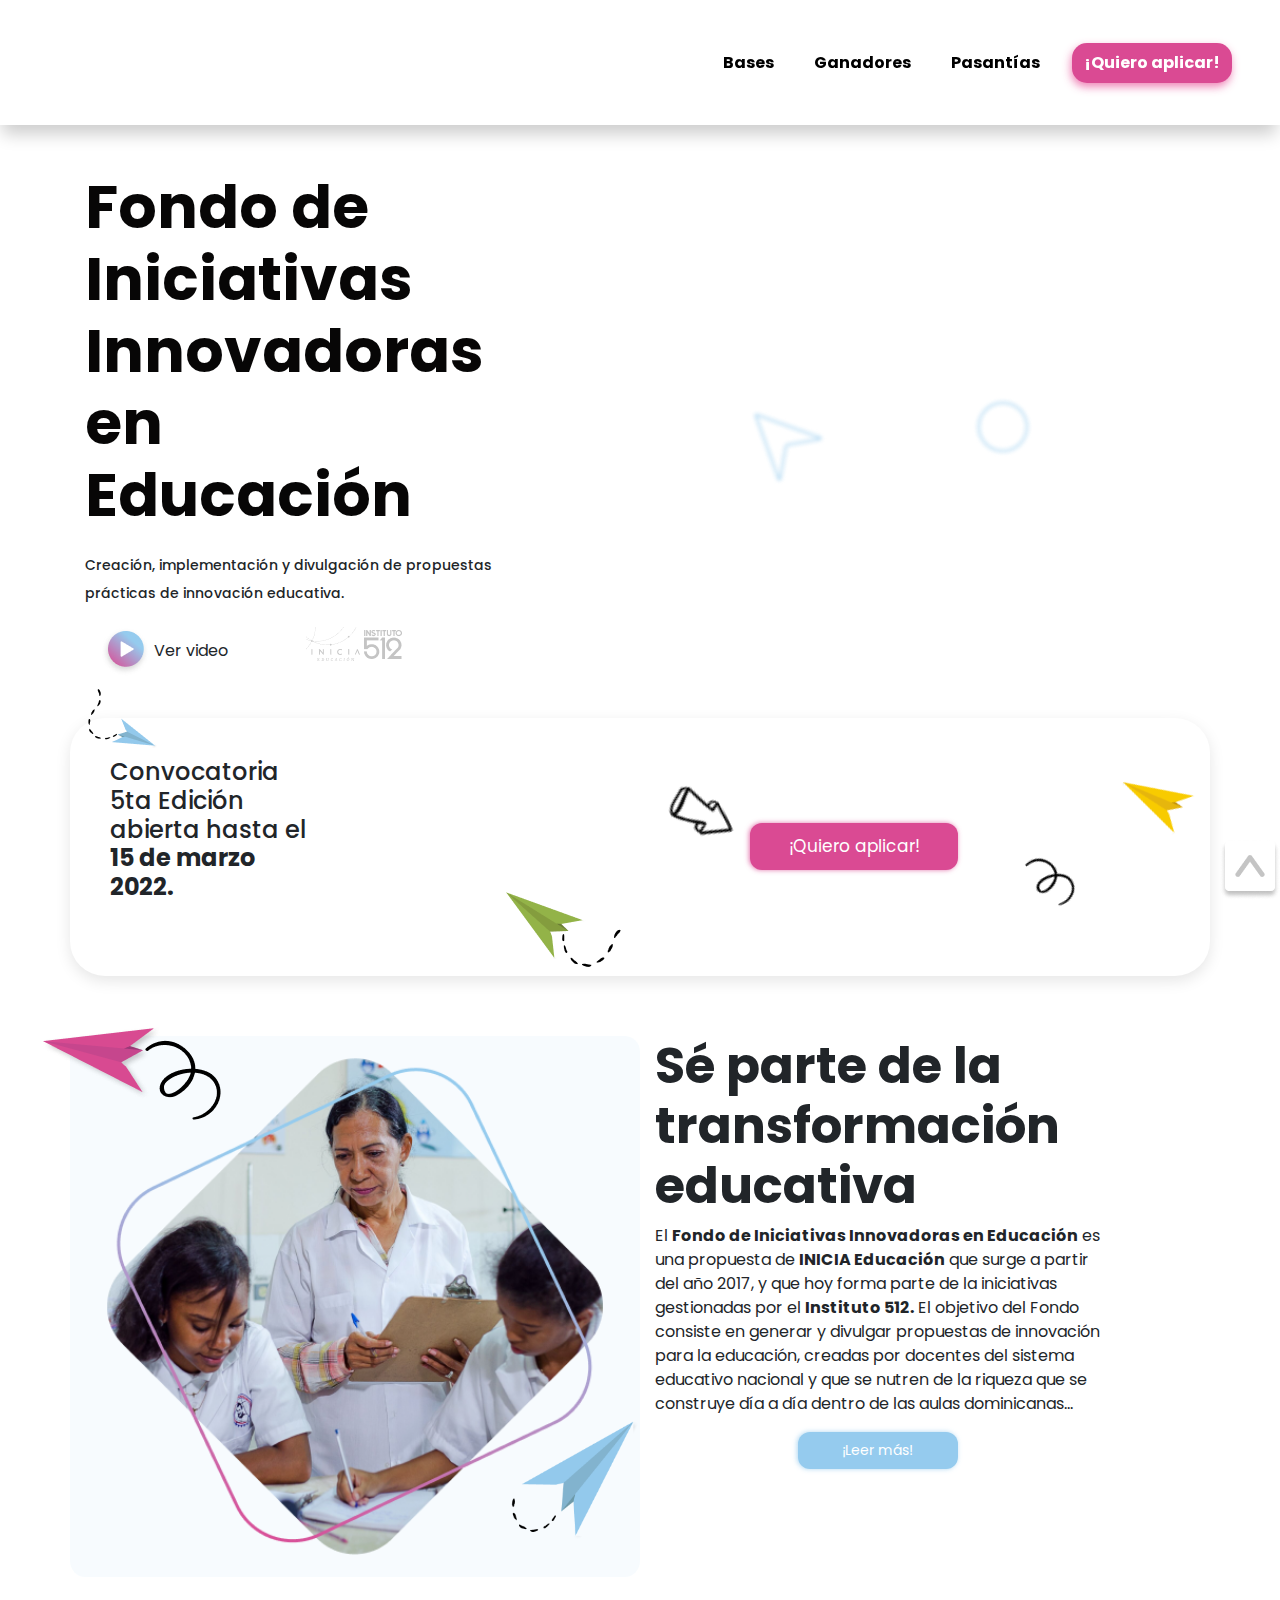
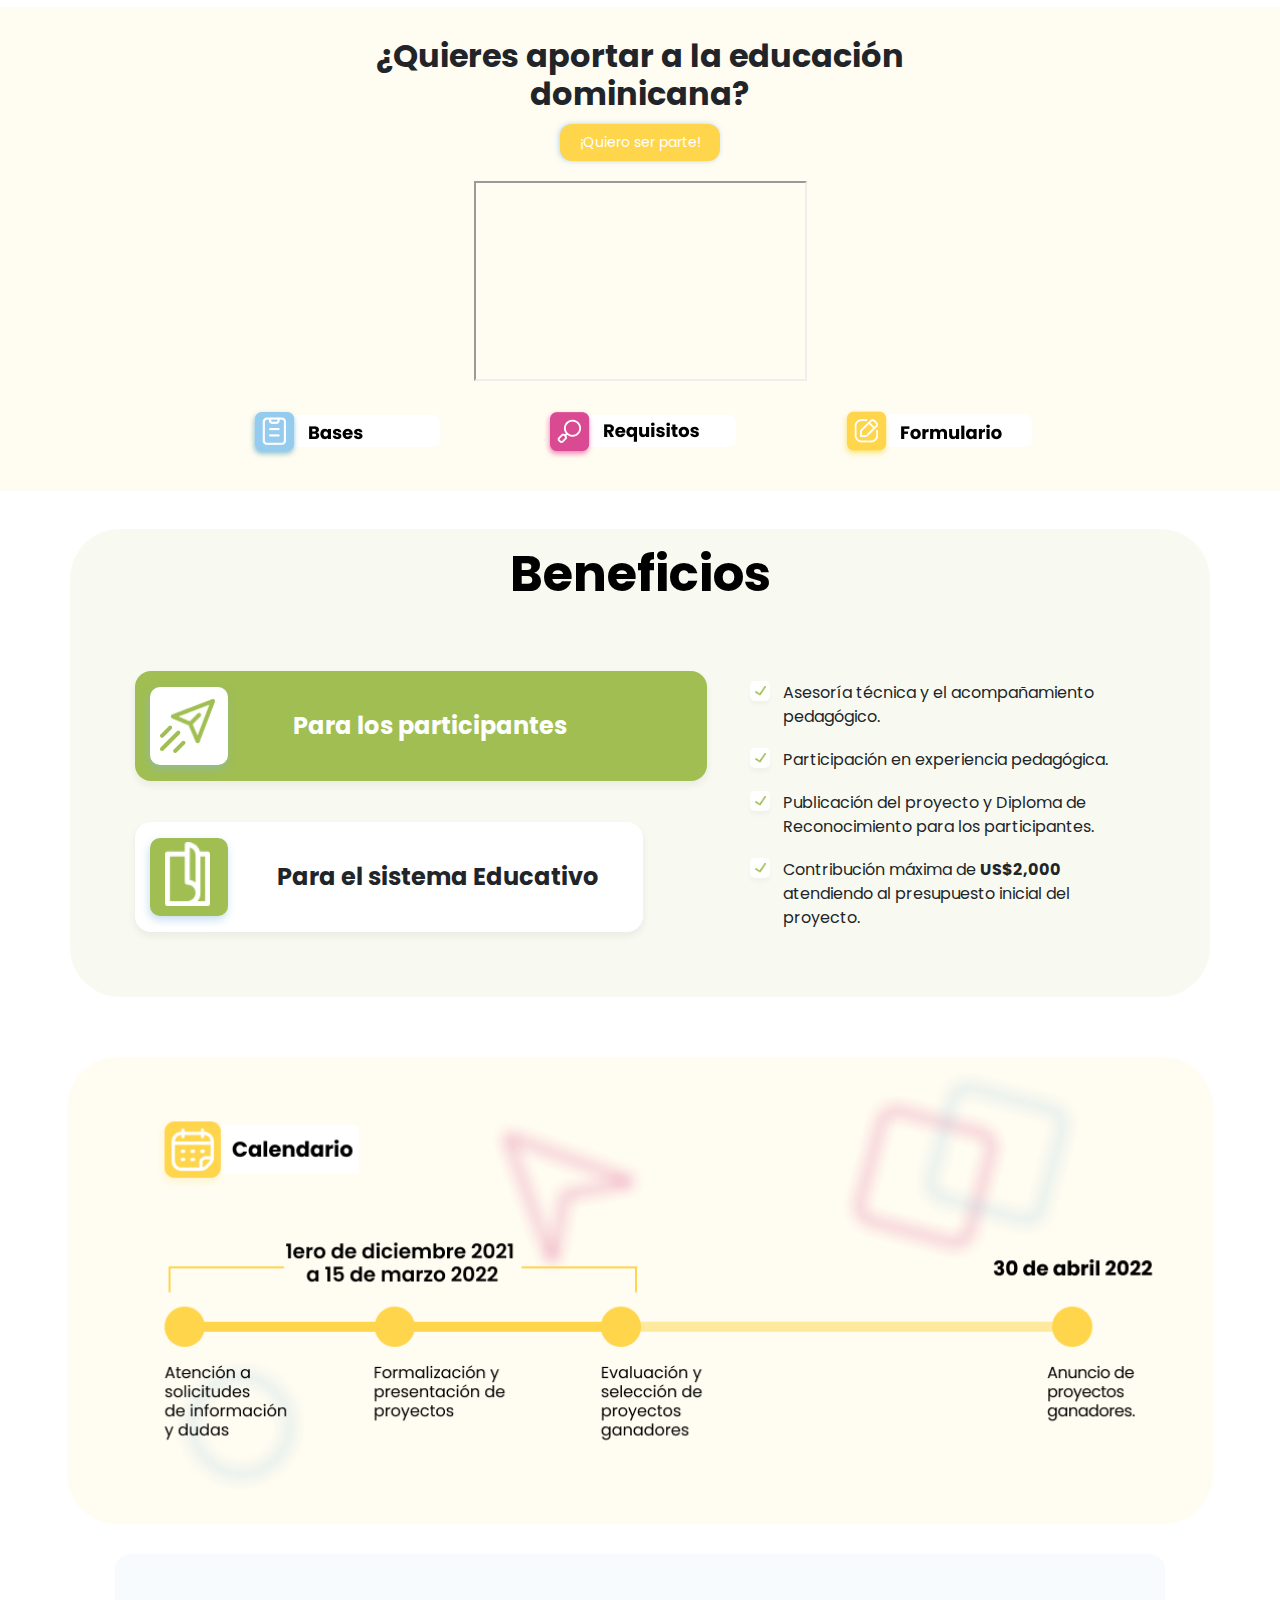
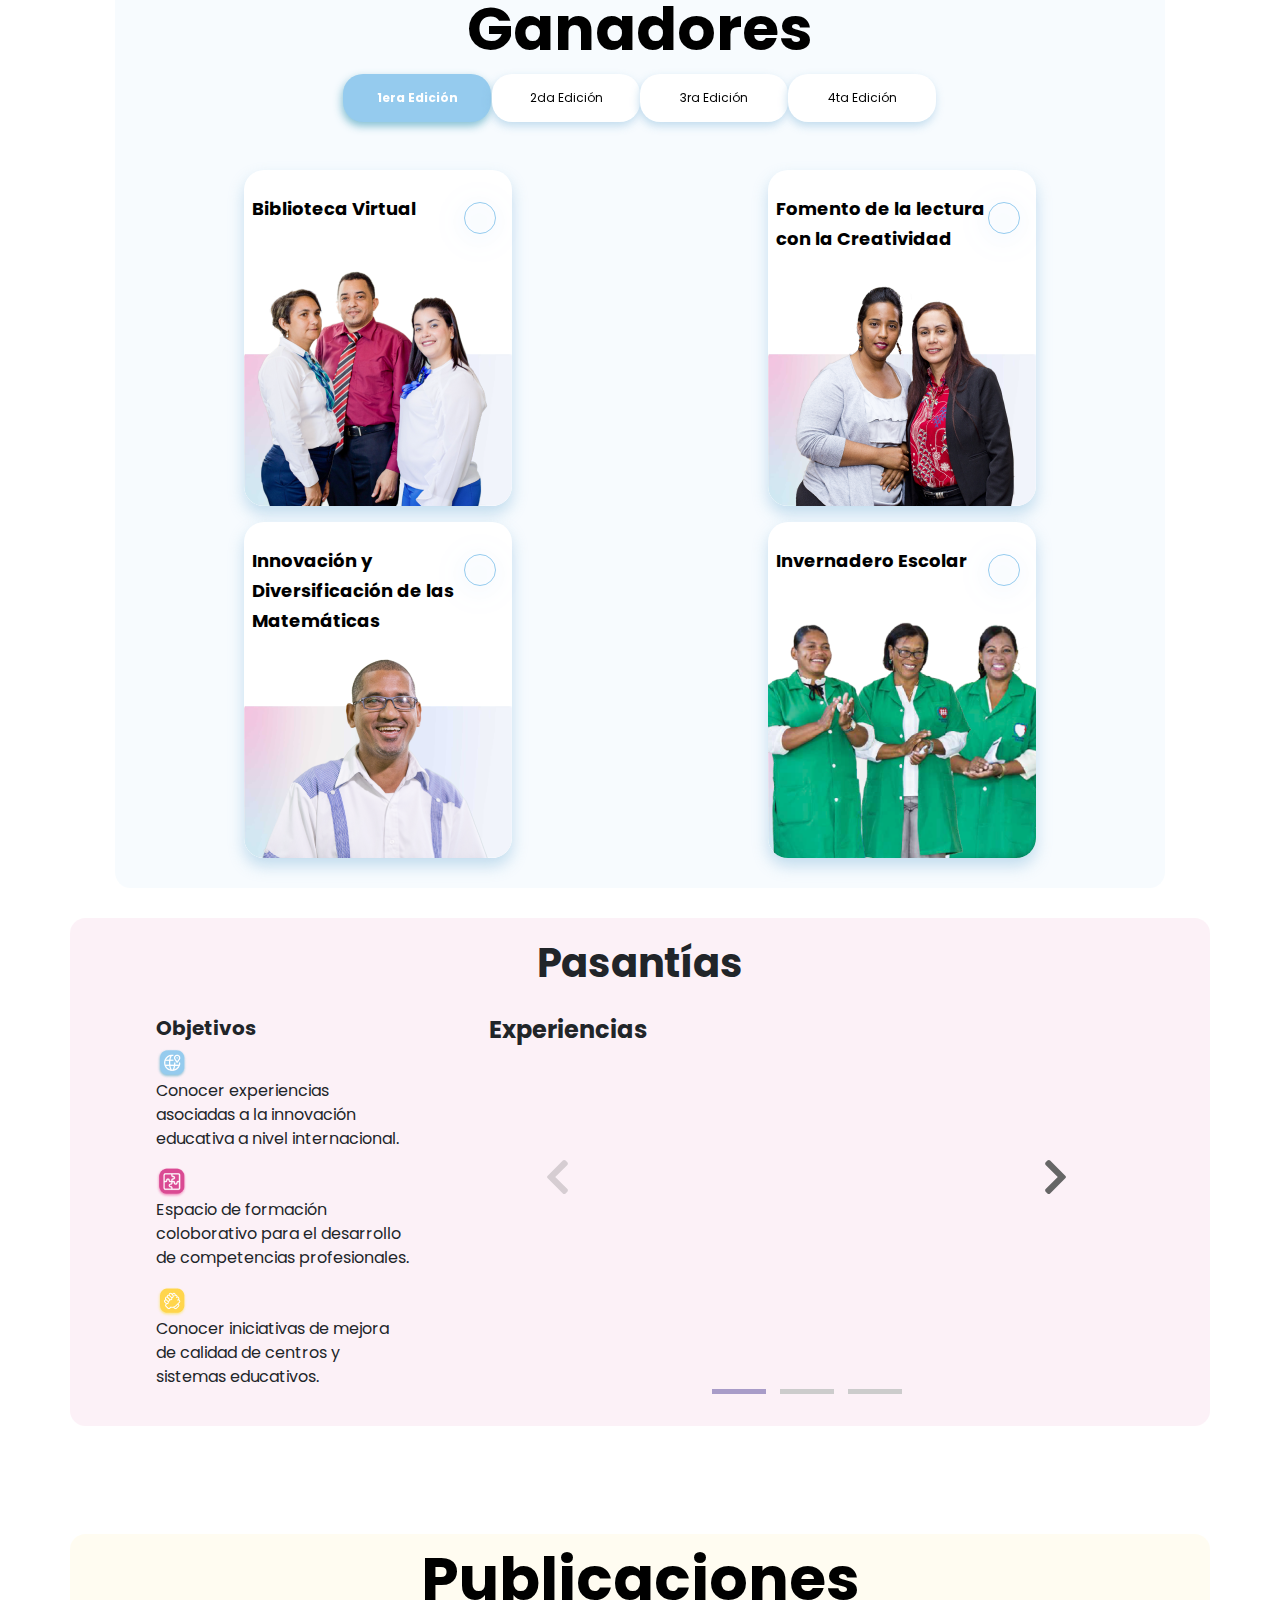
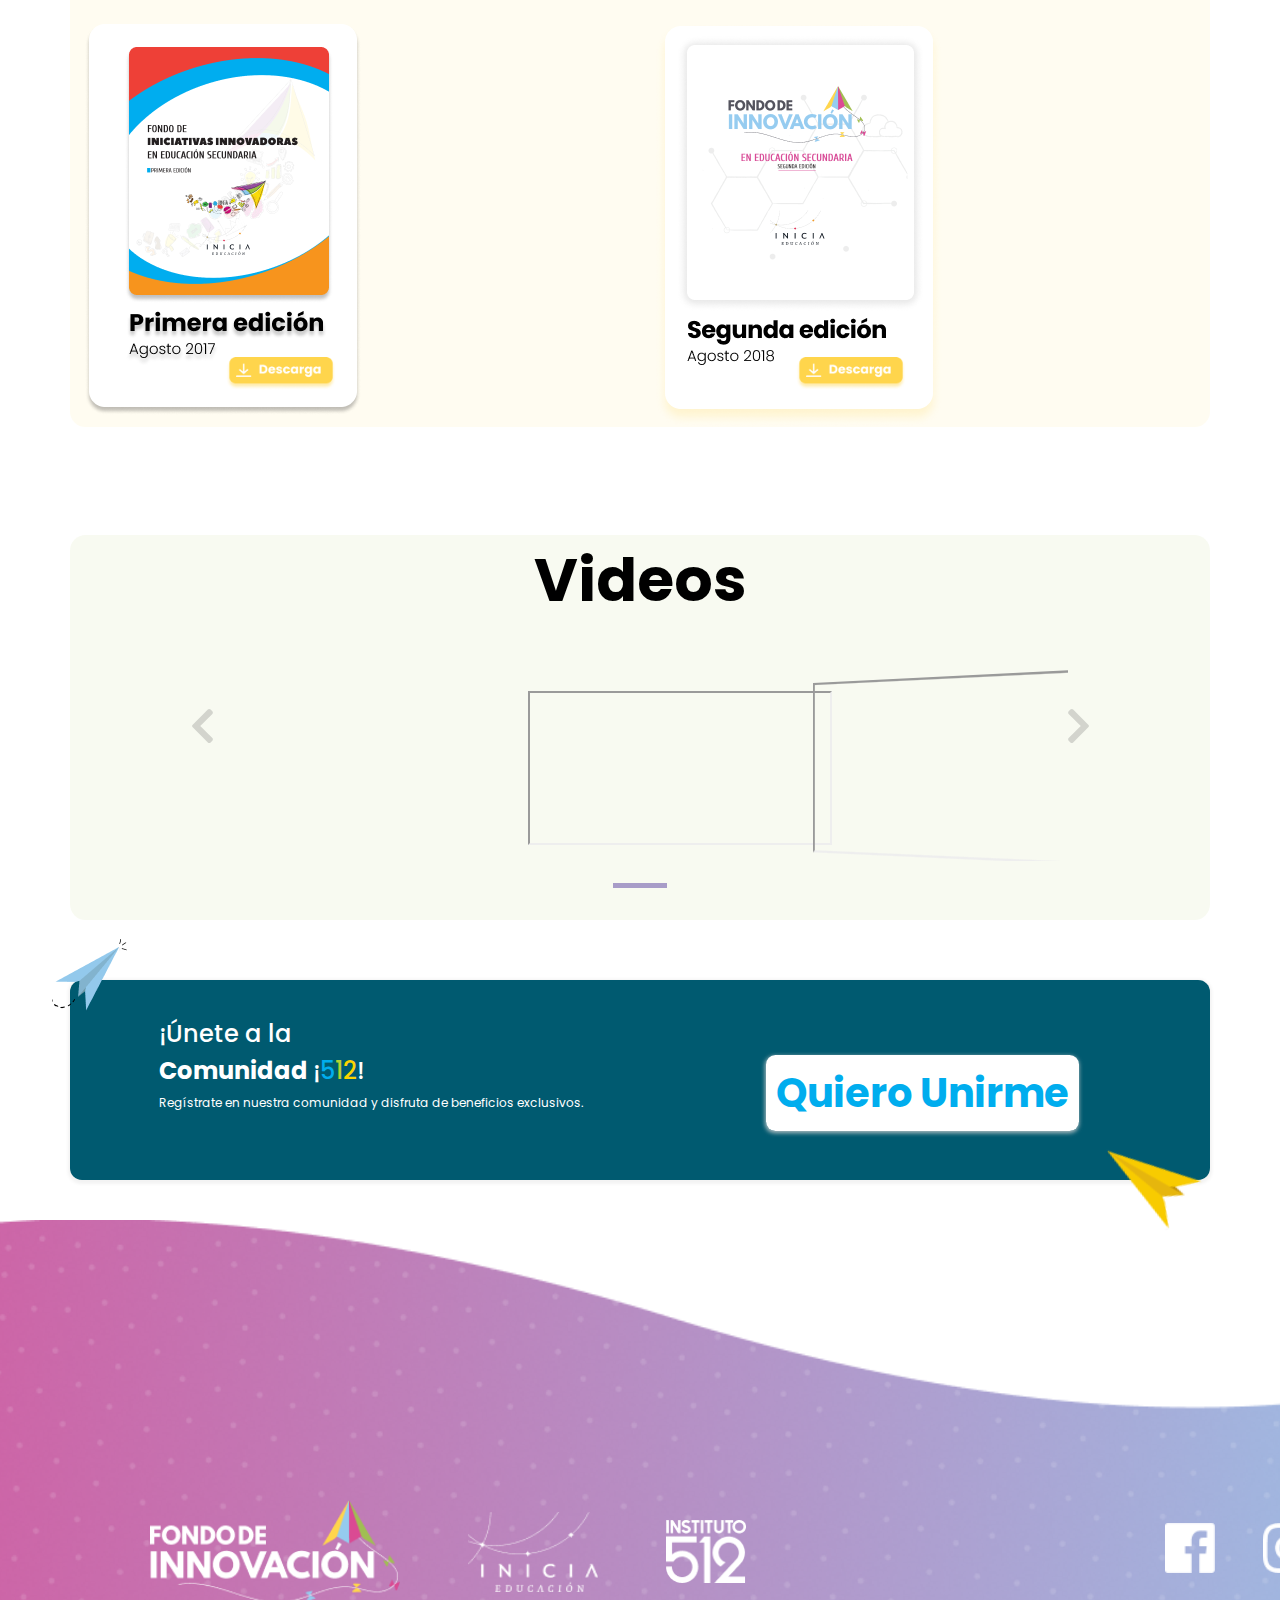
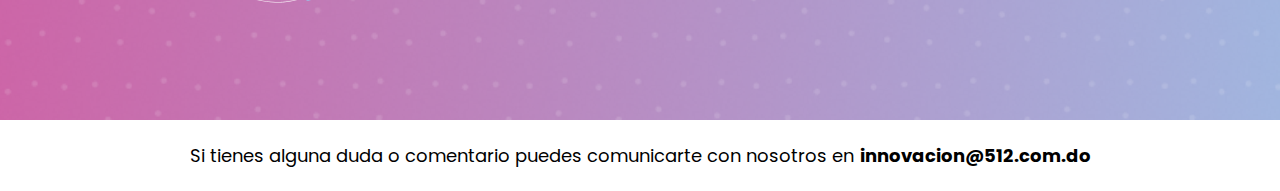
==== index.html @ 4d150b7a "se acutalizo link" ====
<!DOCTYPE html>
<html>

<head>
  <title>Fondo de Innovación 512</title>
  <link rel="icon" href="./img/512.png" type="image/icon type">
  <meta charset="utf-8" />
  <meta name="viewport" content="width=device-width, initial-scale=1.0" />
  <link rel="stylesheet" href="https://maxcdn.bootstrapcdn.com/bootstrap/4.1.0/css/bootstrap.min.css">
  <script src="https://ajax.googleapis.com/ajax/libs/jquery/3.3.1/jquery.min.js"></script>
  <script src="https://cdnjs.cloudflare.com/ajax/libs/popper.js/1.14.0/umd/popper.min.js"></script>
  <script src="https://maxcdn.bootstrapcdn.com/bootstrap/4.1.0/js/bootstrap.min.js"></script>

  <script src="https://cdn.rawgit.com/nnattawat/flip/master/dist/jquery.flip.min.js"></script>
  <script defer src="js/main.js"></script>

  <!-- owl carousel css -->
  <link rel="stylesheet" href="css/owl.carousel.min.css" />
  <!-- font awesome icons -->
  <link rel="stylesheet" href="css/font-awesome.css" />
  <!-- bootstrap css -->
  <link rel="stylesheet" href="css/bootstrap.min.css" />
  <!-- main css -->
  <link rel="stylesheet" href="css/style.css" />
  <link rel="stylesheet" href="css/glider.css" />
  <link rel="stylesheet" href="css/main.css" />
</head>

<body>
  <!-- start navbar -->
  <nav class="navbar navbar-expand-lg fixed-top">
    <!-- Brand -->
    <a class="navbar-brand" href="index.html"><img src="./img/logo.png" id="logo" alt="" srcset="" /></a>

    <!-- Toggler/collapsibe Button -->
    <button class="navbar-toggler" type="button" data-toggle="collapse" data-target="#collapsibleNavbar">
      <img src="./img/icono-menu.png" alt="" srcset="" />
    </button>
    <!-- Navbar links -->

    <div class="collapse navbar-collapse" id="collapsibleNavbar">
      <ul class="navbar-nav ml-auto">
        <li class="nav-item">
          <a class="nav-link" href="./files/Bases_Fondo de innovacion_2021_web.pdf" target="_blank">Bases</a>
        </li>
        <li class="nav-item">
          <a class="nav-link" href="#Ganadores">Ganadores</a>
        </li>
        <li class="nav-item">
          <a class="nav-link" href="#Pasantias">Pasantías</a>
        </li>
        <li class="nav-item">
          <a class="nav-link active" target="_blank" href="https://es.surveymonkey.com/r/FINN-IV21-22">¡Quiero
            aplicar!</a>
        </li>
      </ul>
    </div>
  </nav>
  <!-- end navbar -->

  <!-- Start Home -->
  <section class="home d-flex align-items-center">
    <div class="container">
      <div class="row align-items-center">
        <div class="col-md-5 order-md-12 text-center">
          <div class="home-img">
            <img class="avion-rosa" src="./img/avion-rosa.png" alt="" srcset="" />
            <img class="avion-azul-f" src="./img/avion-azul-f.png" alt="" srcset="" />
            <img class="avion-azul" src="./img/avion-azul.png" alt="" srcset="" />
            <img class="dado" src="./img/dado.png" alt="" srcset="" />
            <img class="logo-home" src="./img/logo-1.png" alt="" />
            <img class="circulo-f" src="./img/circulo-f.png" alt="" srcset="" />
            <img class="frame512" src="./img/frame512.png" alt="" srcset="" />
            <img class="frame2" src="./img/frame2.png" alt="" srcset="" />
          </div>
        </div>

        <div class="col-md-7 order-1 home-text-container">
          <div class="home-text">
            <h1>Fondo de Iniciativas Innovadoras en Educación</h1>
            <p>
              Creación, implementación y divulgación de propuestas prácticas
              de innovación educativa.
            </p>
            <div class="container">
              <div class="row brand-desktop">
                <div class="col-6">
                  <div class="home-btn">
                    <img class="video-play-btn" src="./img/ver_video.png" alt="" srcset="" />
                    <span>Ver video</span>
                  </div>
                </div>
                <div class="col-6">
                  <div>
                    <img src="./img/frame2.png" alt="" srcset="" />
                    <img src="./img/frame512.png" alt="" srcset="" />
                  </div>
                </div>
              </div>

              <div class="row brand-mobile">
                <div class="col">
                  <div class="home-btn">
                    <img class="video-play-btn" src="./img/ver_video.png" alt="" srcset="" />
                    <span>Ver video</span>
                  </div>
                </div>
              </div>
            </div>
          </div>
          <img class="flecha-stroke-r" src="./img/flecha-stroke-r.png" alt="" srcset="" />
        </div>
      </div>
    </div>
    <img class="goup" src="./img/goup.png" alt="">
  </section>
  <!-- End Home -->

  <!-- Video pop-up start -->
  <div class="video-popup text-center">
    <div class="video-popup-inner" style='position:relative;margin:-5rem auto 2rem auto'>
      <i class="fas fa-times video-popup-close"></i>
      <iframe src="https://drive.google.com/file/d/1Svr5GJzIgJ33nngGeKhMjYL89JVAUxO-/preview"
        width="98%" height="500px" allow="autoplay" webkitallowfullscreen mozallowfullscreen allowfullscreen></iframe>
    </div>
  </div>
  </div>
  </div>
  <!-- Video pop-up end -->

  <section class="section-padding convocatoria-sec">
    <div class="container">
      <div class="row justify-content-center">
        <div class="col-12 container-conv">
          <img class="group42" src="./img/group42.png" alt="" srcset="" />
          <img class="group49" src="./img/group49.png" alt="" srcset="" />
          <img class="flecha-toon" src="./img/flecha-toon.png" alt="" srcset="" />
          <img class="cola-av-am" src="./img/cola-av-am.png" alt="" srcset="" />
          <img class="avion-amarillo" src="./img/avion-amarillo.png" alt="" srcset="" />
          <div class="row">
            <div class="col-7 sub-container-conv">
              <h4 class="info">
                Convocatoria 5ta Edición abierta hasta el
                <strong>15 de marzo 2022.</strong>
              </h4>
              <a class="btn-aplicar" href="https://es.surveymonkey.com/r/FINN-IV21-22">¡Quiero
                aplicar!</a>
            </div>
            <div class="col-5 align-self-center">
              <a class="btn-aplicar-2" href="https://es.surveymonkey.com/r/FINN-IV21-22">¡Quiero
                aplicar!</a>
            </div>
          </div>
        </div>
      </div>
    </div>
  </section>

  <section class="section-padding separte-sec separte-sec-desktop">
    <div class="container">
      <div class="row">
        <div class="col-6 sub-container-separte-sec">
          <div class="text-center">
            <img class="img-seniora" src="./img/seniora.png" alt="" srcset="" />
            <img src="./img/Group130.png" alt="" srcset="" />
            <img src="./img/Group131.png" alt="" srcset="" />
          </div>
        </div>
        <div class="col-5">
          <h1 style="font-size: 50px;"><strong>Sé parte de la transformación educativa</strong></h1>
          <div class="summary">
            <p>El <strong>Fondo de Iniciativas Innovadoras en Educación</strong> es una propuesta de
              <strong>INICIA Educación</strong> que surge a partir del año 2017, y que hoy forma parte
              de la iniciativas gestionadas por el <strong>Instituto 512.</strong> El objetivo del Fondo consiste en
              generar y divulgar propuestas de innovación para la educación, creadas por docentes del
              sistema educativo nacional y que se nutren de la riqueza que se construye día a día
              dentro de las aulas dominicanas...
            </p>
          </div>
          <div id='content-desktop-se-parte-transformacion-digital' class="content">
            <p>El Fondo privilegia la creación, implementación y divulgación de propuestas prácticas de innovación
              educativa,
              que surgen de la experiencia diaria de aprendizaje-enseñanza entre docentes y estudiantes. Se espera que
              estas propuestas,
              una vez puestas en marcha, den como resultado mejoras en los aprendizajes de los estudiantes y el
              desarrollo de sus competencias para la vida.</p>
          </div>
          <!-- <button class="btn-leer-mas">¡Leer más!</button> -->
          <a id='show-content-desktop-se-parte-transformacion-digital' class="btn-leer-mas" href="#">¡Leer más!</a>
        </div>
      </div>
    </div>
  </section>

  <section class="section-padding separte-sec separte-sec-mobile">
    <div class="container">
      <div class="row justify-content-center">
        <div class="col-12 sub-container-separte-sec">
          <div class="text-center">
            <h4>Sé parte de la</h4>
            <h4>transformación educativa</h4>
            <img class="img-seniora" src="./img/seniora.png" alt="" srcset="" />
            <img src="./img/Group69.png" alt="" srcset="" />
            <img src="./img/Group42.png" alt="" srcset="" />
            <img src="./img/Group128.png" alt="" srcset="" />
          </div>
          <div class="summary">
            <p>El <strong>Fondo de Iniciativas Innovadoras en Educación</strong> es una propuesta de
              <strong>INICIA Educación</strong> que surge a partir del año 2017, y que hoy forma parte
              de la iniciativas gestionadas por el <strong>Instituto 512.</strong> El objetivo del Fondo consiste en
              generar y divulgar propuestas de innovación para la educación, creadas por docentes del
              sistema educativo nacional y que se nutren de la riqueza que se construye día a día
              dentro de las aulas dominicanas...
            </p>
          </div>
          <div id='content-mobil-se-parte-transformacion-digital' class="content">
            <p>El Fondo privilegia la creación, implementación y divulgación de propuestas prácticas de innovación
              educativa,
              que surgen de la experiencia diaria de aprendizaje-enseñanza entre docentes y estudiantes. Se espera que
              estas propuestas,
              una vez puestas en marcha, den como resultado mejoras en los aprendizajes de los estudiantes y el
              desarrollo de sus competencias para la vida.</p>
          </div>
          <button id='show-content-mobil-se-parte-transformacion-digital' class="btn-leer-mas">¡Leer más!</button>
        </div>
      </div>
    </div>
  </section>

  <section class="section-padding aportar-sec aportar-sec-desktop">
    <div class="container">
      <div class="row justify-content-center">
        <div class="col-12 sub-container-aportar-sec">
          <div class="text-center">
            <h2 class="texto-ser-parte"><strong>¿Quieres aportar a la educación dominicana?</strong> </h2>
            <a class="btn-ser-parte" href="https://es.surveymonkey.com/r/FondoIn2020">¡Quiero ser parte!</a>
          </div>
          <div class="center-video text-center" style="overflow: hidden;">
            <iframe
              class="ganadores-iframe-mobile"
              src="https://drive.google.com/file/d/1AjE_BwG2KWK6cy57YFB-87mjqK3y4YBE/preview" width="30%" height="200px"
              allow="autoplay" webkitallowfullscreen mozallowfullscreen allowfullscreen></iframe>
          </div>
          <div class="row text-center">
            <div class="col-lg-4 col-md-12">
              <a href="./files/Bases_Fondo de innovacion_2021_web.pdf" target="_blank">
                <img src="./img/bases-button.png" alt="" srcset="">
              </a>
            </div>
            <div class="col-lg-4 col-md-12">
              <a href="./files/requisitos_participacion_2021_5_edicion.pdf" target="_blank">
                <img src="./img/form-req.png" alt="" srcset="">
              </a>
            </div>
            <div class="col-lg-4 col-md-12">
              <a href="https://es.surveymonkey.com/r/FINN-IV21-22" target="_blank">
                <img src="./img/form-button.png" alt="" srcset="">
              </a>
            </div>
          </div>
        </div>
      </div>
    </div>
  </section>

  <!-- Video pop-up start -->
  <!-- <div class="video-popup-2">
    <div class="video-popup-inner">
      <i class="fas fa-times video-popup-close"></i>
      <div class="iframe-box">
  
      </div>
    </div>
  </div> -->
  <!-- Video pop-up end -->

  <section class="section-padding separte-sec" id="Beneficios">
    <div class="container sub-container-beneficios">
      <div class="title-beneficios text-center">Beneficios</div>
      <div class="row" style="margin-top: -0.5rem;">
        <div class="col-sm-12 col-md-7 col-lg-7 btn-container-beneficios">
          <a id="section-1" class="btn-beneficios-section-1 btn-beneficios-section-active"
            onclick="clickBtnBeneficios(this,1)" onmouseover="hoverBtnBeneficios(this,1);"
            onmouseout="unHoverBtnBeneficios(this,1);">
            <div class="col-sm-2 col-lg-3 col-md-3">
              <div class="rectangle-beneficios">
                <img src="./img/linea-3-avion-beneficios-section-green.png" class="img-line-3-beneficios" alt="" />
                <img src="./img/linea-2-avion-beneficios-section-green.png" class="img-line-2-beneficios" alt="" />
                <img src="./img/linea-1-avion-beneficios-section-green.png" class="img-line-1-beneficios" alt="" />
                <img src="./img/avion-beneficios-section-green.png" class="img-avion-beneficios" alt="" />
              </div>
            </div>
            <div class="col-sm-10 col-lg-9 col-md-9">
              Para los participantes
            </div>
          </a>

          <a id="section-2" class="btn-beneficios-section-2" onclick="clickBtnBeneficios(this,2)"
            onmouseover="hoverBtnBeneficios(this,2);" onmouseout="unHoverBtnBeneficios(this,2);">
            <div class="col-sm-3 col-lg-3 col-md-3">
              <div class="rectangle-beneficios">
                <img src="./img/libro-beneficion-section-white.png" class="book-beneficios" alt="" />
              </div>
            </div>
            <div class="col-sm-9 col-lg-9 col-md-9">
              Para el sistema Educativo
            </div>
          </a>
        </div>
        <div class="col-sm-5 col-md-5 col-lg-5">
          <ul class="item-container-beneficios">
            <li class="item-beneficios">
              <div class="mini-rectangle-beneficios">
                <img src="./img/check-beneficios-verde.png" class='img-check-beneficios' alt="">
              </div>
              <p>
                Asesoría técnica y el acompañamiento pedagógico.
              </p>
            </li>
            <li class="item-beneficios">
              <div class="mini-rectangle-beneficios">
                <img src="./img/check-beneficios-verde.png" class='img-check-beneficios' alt="">
              </div>
              <p>
                Participación en experiencia pedagógica.
              </p>
            </li>
            <li class="item-beneficios">
              <div class="mini-rectangle-beneficios">
                <img src="./img/check-beneficios-verde.png" class='img-check-beneficios' alt="">
              </div>
              <p>
                Publicación del proyecto y Diploma de Reconocimiento para los participantes.
              </p>
            </li>
            <li class="item-beneficios">
              <div class="mini-rectangle-beneficios">
                <img src="./img/check-beneficios-verde.png" class='img-check-beneficios' alt="">
              </div>
              <p> Contribución máxima de <strong>US$2,000</strong>
                atendiendo al presupuesto inicial del proyecto.</p>
            </li>
          </ul>
        </div>
      </div>
    </div>
  </section>

  <!-- Seccion mobile start-->
  <section class="section-padding separte-sec" id="Beneficios-mobile-screen">
    <div class="container sub-container-beneficios-mobile">
      <div class="title-beneficios text-center">Beneficios</div>
      <div style="margin-top: -2rem;">
        <div class="btn-container-beneficios">

          <a id="section-1-mobile" class="btn-beneficios-section-1 btn-beneficios-section-active"
            data-bs-toggle="collapse" href="#sec-1-beneficios" role="button" onclick="clickBtnBeneficiosMobile(this,1)"
            aria-expanded="true" aria-controls="sec-1-beneficios">
            <div class="margin-left-1">
              <div class="rectangle-beneficios">
                <img src="./img/linea-3-avion-beneficios-section-green.png" class="img-line-3-beneficios-mobile"
                  alt="" />
                <img src="./img/linea-2-avion-beneficios-section-green.png" class="img-line-2-beneficios-mobile"
                  alt="" />
                <img src="./img/linea-1-avion-beneficios-section-green.png" class="img-line-1-beneficios-mobile"
                  alt="" />
                <img src="./img/avion-beneficios-section-green.png" class="img-avion-beneficios-mobile" alt="" />
              </div>
            </div>
            <div class="margin-left-1">
              Para los participantes
            </div>
          </a>
          <div class="collapse show" id="sec-1-beneficios">
            <ul class="item-container-beneficios">
              <li class="item-beneficios">
                <div class="mini-rectangle-beneficios">
                  <img src="./img/check-beneficios-verde.png" class='img-check-beneficios' alt="">
                </div>
                <p>
                  Asesoría técnica y el acompañamiento pedagógico.
                </p>
              </li>
              <li class="item-beneficios">
                <div class="mini-rectangle-beneficios">
                  <img src="./img/check-beneficios-verde.png" class='img-check-beneficios' alt="">
                </div>
                <p>
                  Participación en experiencia pedagógica.
                </p>
              </li>
              <li class="item-beneficios">
                <div class="mini-rectangle-beneficios">
                  <img src="./img/check-beneficios-verde.png" class='img-check-beneficios' alt="">
                </div>
                <p>
                  Publicación del proyecto y Diploma de Reconocimiento para los participantes.
                </p>
              </li>
              <li class="item-beneficios">
                <div class="mini-rectangle-beneficios">
                  <img src="./img/check-beneficios-verde.png" class='img-check-beneficios' alt="">
                </div>
                <p> Contribución máxima de <strong>US$2,000</strong>
                  atendiendo al presupuesto inicial del proyecto.</p>
              </li>
            </ul>
          </div>


          <a id="section-2-mobile" class="btn-beneficios-section-2" data-bs-toggle="collapse" href="#sec-2-beneficios"
            role="button" onclick="clickBtnBeneficiosMobile(this,2)" aria-expanded="false"
            aria-controls="sec-2-beneficios">
            <div class="margin-left-1">
              <div class="rectangle-beneficios">
                <img src="./img/libro-beneficion-section-white.png" class="book-beneficios-mobile" alt="" />
              </div>
            </div>
            <div class="margin-left-1">
              Para el sistema Educativo
            </div>
          </a>

          <div class="collapse mobile-section-beneficios-displey-2" id="sec-2-beneficios">
            <ul class="item-container-beneficios-section-2">
              <li class="item-beneficios-mobile">
                <div class="mini-rectangle-beneficios">
                  <img src="./img/check-beneficios-verde.png" class='img-check-beneficios' alt="">
                </div>
                <p>
                  Asesoría técnica y el acompañamiento pedagógico.
                </p>
              </li>
              <li class="item-beneficios-mobile">
                <div class="mini-rectangle-beneficios">
                  <img src="./img/check-beneficios-verde.png" class='img-check-beneficios' alt="">
                </div>
                <p>
                  Participación en experiencia pedagógica.
                </p>
              </li>
              <li class="item-beneficios-mobile">
                <div class="mini-rectangle-beneficios">
                  <img src="./img/check-beneficios-verde.png" class='img-check-beneficios' alt="">
                </div>
                <p>
                  Publicación del proyecto y Diploma de Reconocimiento para los participantes.
                </p>
              </li>
              <li class="item-beneficios-mobile">
                <div class="mini-rectangle-beneficios">
                  <img src="./img/check-beneficios-verde.png" class='img-check-beneficios' alt="">
                </div>
                <p> Contribución máxima de <strong>US$2,000</strong>
                  atendiendo al presupuesto inicial del proyecto.</p>
              </li>
            </ul>
          </div>

        </div>
      </div>
    </div>
  </section>
  <!-- Seccion mobile end-->

  <!-- Seccion de beneficios end-->

  <!-- seccion timelime start -->
  <section class="text-center section-padding timelime-sec-desktop">
    <img style="width: 95%;" src="./img/Group 76.png" alt="" srcset="">
  </section>
  <!-- \ -->

  <section class="section-padding timelime-sec timelime-sec-mobile">
    <img src="./img/mini-Flecha-Stroke-R.png" alt="" srcset="">
    <img src="./img/CuadradoStrokeR.png" alt="">
    <img src="./img/Rectangle22.png" alt="" srcset="">
    <div class="container">
      <div class="row">
        <div class="col-2 timeline-cont">
          <img src="./img/timeline-movil.png" alt="" srcset="">

        </div>
        <div class="col-10">
          <h5 class="titulo-timelime">1ero de diciembre 2021 a 15 de marzo 2022</h5>
          <p>Atención a solicitudes de información y dudas</p>
          <p>Formalización y presentación de proyectos</p>
          <p>Evaluación y selección de proyectos ganadores</p>

          <h5 class="titulo-timelime">30 de abril 2022</h5>
          <p>Anuncio de proyectos ganadores.</p>
        </div>
      </div>
    </div>
    <img src="./img/circulo-f.png" alt="" srcset="">
  </section>
  <!-- seccion ganadores end -->

  <!--  -->
  <section id='Ganadores' class="section-padding ganadores-sec">
    <div class="container">
      <div class="col-12 text-center"
        style="display:flex; flex-direction: column ; align-items: center; justify-content: center;">
        <div class="ganadores-title">
          Ganadores
        </div>
        <div class="ganadores-container">
          <div id='Primera-Edicion' onclick="onClickGanadores('Primera-Edicion')"
            class="ganadores-options ganadores-options-active">1era
            Edición</div>
          <div id='Segunda-Edicion' onclick="onClickGanadores('Segunda-Edicion')" class="ganadores-options">2da
            Edición</div>
          <div id='Tercera-Edicion' onclick="onClickGanadores('Tercera-Edicion')" class="ganadores-options">3ra
            Edición</div>
          <div id='Cuarta-Edicion' onclick="onClickGanadores('Cuarta-Edicion')" class="ganadores-options">4ta Edición
          </div>
        </div>

        <div id='ganadores-container' class="ganadores-container-cards">

        </div>

        <div class="modal" tabindex="-1" role="dialog" aria-hidden="true">
          <div class="modal-dialog-ganadores">
            <div class="modal-content">
              <div class="modal-header">
                <h5 id='ganadores-title-modal' class="modal-title" style="font-family: Poppins;
                font-style: normal;
                font-weight: bold;
                font-size: 25px;
                line-height: 30px;
                color: #000000;">Biblioteca
                  Virtual</h5>
                <a id='ganadores-header-download' class="botonUnir" target="_blank" download>
                  <img src="./img/btn-descarga.png">
                </a>
                <button type="button" data-close aria-label="Close">
                  <svg width="1em" height="1em" viewBox="0 0 16 16" class="bi bi-x" fill="currentColor"
                    xmlns="http://www.w3.org/2000/svg">
                    <path fill-rule="evenodd"
                      d="M4.646 4.646a.5.5 0 0 1 .708 0L8 7.293l2.646-2.647a.5.5 0 0 1 .708.708L8.707 8l2.647 2.646a.5.5 0 0 1-.708.708L8 8.707l-2.646 2.647a.5.5 0 0 1-.708-.708L7.293 8 4.646 5.354a.5.5 0 0 1 0-.708z" />
                  </svg>
                </button>
              </div>
              <div class="modal-body">
                <img id='ganadores-modal-img' src="./img/ganadores-1-1.png" alt="">
                <div id='video-container' class="modal-body-ganadores">
                  <div class="home-btn" style="cursor: pointer;">
                    <iframe id="ganadores-modal-video"
                      src="https://drive.google.com/file/d/1hxDo8N8pbn9La4Zd2Tb0psAQjnoNcqxp/preview" width="98%"
                      height="100%" allow="autoplay" webkitallowfullscreen mozallowfullscreen allowfullscreen></iframe>
                  </div>
                </div>
                <p id='ganadores-modal-p' class="ganadores-body-p">
                  <strong>Elaborado por:</strong>
                  María Alejandra Ureña
                  Socorro Méndez
                  Erik Flores
                  <strong>Politécnico Manuel Acevedo Serrano</strong>
                </p>
              </div>
            </div>
          </div>
        </div>
      </div>

    </div>
  </section>
  <!--  -->

  <!--  -->
  <section id="Pasantias" class="section-padding pasantias-sec">
    <div class="container">
      <div class="text-center text-center-desktop">
        <h1><strong>Pasantías</strong></h1>
      </div>
      <div class="row justify-content-center">
        <div class="col-md-12 col-lg-3 mr-5 sub-container-pasantias-sec">
          <div class="text-center text-center-mobile">
            <h4>Pasantías</h4>
            <img src="./img/flecha-toon.png" alt="" srcset="" />
          </div>
          <h5>Objetivos</h5>
          <ul>
            <li>
              <div class="icon-container">
                <img src="./img/Group 118.png" alt="" srcset="">
              </div>
              <p>Conocer experiencias asociadas a la innovación educativa a nivel internacional.</p>
            </li>

            <li>
              <div class="icon-container">
                <img src="./img/Group 120.png" alt="" srcset="" style="width:31px;">
              </div>
              <p>Espacio de formación coloborativo para el desarrollo de competencias profesionales.</p>
            </li>

            <li>
              <div class="icon-container">
                <img src="./img/Group 119.png" alt="" srcset="">
              </div>
              <p>Conocer iniciativas de mejora de calidad de centros y sistemas educativos.</p>
            </li>
          </ul>
        </div>
        <div class="col-md-12 col-lg-7">
          <h4 class="titulo-exp"><strong>Experiencias</strong></h4>
          <div data-name="Single Item" class="glider-contain">
            <div class="gradient-border-bottom">
              <div class="gradient-border">
                <div class="glider" id="glider-single">
                  <div>
                    <iframe width="560" height="315" src="https://drive.google.com/file/d/15uFGzwMiM53jlGkMKvkbufbO91ZxyTjo/preview"
                      title="YouTube video player" frameborder="0"
                      allow="accelerometer; autoplay; clipboard-write; encrypted-media; gyroscope; picture-in-picture"
                      allowfullscreen></iframe>
                  </div>
                  <div>
                    <iframe width="560" height="315" src="https://www.youtube.com/embed/tRJ3cYMHaL8"
                      title="YouTube video player" frameborder="0"
                      allow="accelerometer; autoplay; clipboard-write; encrypted-media; gyroscope; picture-in-picture"
                      allowfullscreen></iframe>
                  </div>
                  <div>
                    <iframe width="560" height="315" src="https://www.youtube.com/embed/C-U9hqyQiI0"
                      title="YouTube video player" frameborder="0"
                      allow="accelerometer; autoplay; clipboard-write; encrypted-media; gyroscope; picture-in-picture"
                      allowfullscreen></iframe>
                  </div>
                </div>
              </div>
            </div>
            <button role="button" aria-label="Previous" class="glider-prev" id="glider-prev"><i
                class="fa fa-chevron-left"></i></i></button>
            <button role="button" aria-label="Next" class="glider-next" id="glider-next"><i
                class="fa fa-chevron-right"></i></i></button>
            <div id="dots"></div>
          </div>
          <script>
            window.addEventListener('load', function () {
              new Glider(document.getElementById('glider-single'), {
                slidesToShow: 1,
                dots: '#dots',
                // draggable: true,
                arrows: {
                  prev: '#glider-prev',
                  next: '#glider-next'
                },
                easing: function (x, t, b, c, d) {
                  return c * (t /= d) * t + b;
                }
              });
            });
          </script>
          <!-- <img class="NextStrokeR" src="./img/Next Stroke R.png" alt="" srcset=""> -->
        </div>
      </div>
    </div>
  </section>
  <!--  -->

  <!-- Video pop-up start -->
  <div class="video-popup-3">
    <div class="video-popup-inner-3">
      <i class="fas fa-times video-popup-close"></i>
      <div class="iframe-box">
        <!-- <iframe id="player-3" src="https://www.youtube.com/embed/MSjoA7Kn_1o" title="YouTube video player" frameborder="0" 
        allow="accelerometer; autoplay; clipboard-write; encrypted-media; gyroscope; picture-in-picture" allowfullscreen></iframe> -->
      </div>
    </div>
  </div>
  <!-- Video pop-up end -->

  <!--  -->
  <section class="section-padding publicaciones-sec publicaciones-sec-mobile">
    <div class="container">
      <div class="row justify-content-center">
        <div class="col-12 sub-container-publicaciones-sec">
          <div class="text-center">
            <div class="publicaciones-title ">Publicaciones</div>
            <div class="owl-carousel features-carousel">
              <div class="row ganadores-img-cont">
                <div class="col-12">
                  <img class="img-publicacion" src="./img/Group125.png" alt="" srcset="" />
                  <a class="botonUnir" target="_blank" href='./files/primera-edicion.pdf'><img class="download"
                      src="./img/Group 89.png" alt="" srcset=""></a>
                </div>
              </div>

              <div class="row ganadores-img-cont">
                <div class="col-12">
                  <img class="img-publicacion" src="./img/Group135.png" alt="" srcset="" />
                  <a class="botonUnir" target="_blank" href='./files/segunda-edicion.pdf'><img class="download"
                      src="./img/Group 89.png" alt="" srcset=""></a>
                </div>
              </div>

              <!-- <div class="row ganadores-img-cont">
                <div class="col-12">
                  <img class="img-publicacion" src="./img/Group126.png" alt="" srcset="" />
                  <a class="botonUnir" target="_blank" href='./files/tercera-edicion.pdf'><img class="download"
                      src="./img/Group 89.png" alt="" srcset=""></a>
                </div>
              </div> -->

            </div>
            <img id="customNextBtn" class="NextStrokeR2" src="./img/NextStrokeR2.png" alt="" srcset="">
          </div>
        </div>
      </div>
    </div>
  </section>
  <!--  -->

  <!--  -->
  <section class="section-padding publicaciones-sec publicaciones-sec-desktop">
    <div class="container">
      <div class="publicaciones-title ">Publicaciones</div>
      <div class="row">
        <div class="col-6">
          <img class="img-publicacion" src="./img/Group125.png" alt="" srcset="" />
          <a class="botonUnir" target="_blank" href='./files/primera-edicion.pdf'><img class="download"
              src="./img/Group40.png" alt="" srcset=""></a>
        </div>

        <div class="col-6">
          <img class="img-publicacion" src="./img/Group135.png" alt="" srcset="" />
          <a class="botonUnir" target="_blank" href='./files/segunda-edicion.pdf'><img class="download"
              src="./img/Group40.png" alt="" srcset=""></a>
        </div>

        <!-- <div class="col-4">
          <img class="img-publicacion" src="./img/Group126.png" alt="" srcset="" />
          <a class="botonUnir" target="_blank" href='./files/tercera-edicion.pdf'><img class="download"
              src="./img/Group40.png" alt="" srcset=""></a>
        </div> -->
        <div class="sub-container-publicaciones-sec">
        </div>
      </div>
    </div>
  </section>
  <!--  -->
  <!--  -->
  <section class="section-padding videos-sec">
    <div class="container ">
      <div class="videos-title text-center">Videos</div>
      <div class="row justify-content-center">
        <div data-name="Perspective View" class="glider-contain multiple">
          <div class="glider glider-persp" id="glider-persp">
            <div>
              <div class="gradient-border-bottom">
                <iframe src="https://www.youtube.com/embed/bvDSoMLz0rs" title="YouTube video player" frameborder="0"
                  allow="accelerometer; autoplay; clipboard-write; encrypted-media; gyroscope; picture-in-picture"
                  allowfullscreen></iframe>
              </div>
            </div>
            <div>
              <div class="gradient-border-bottom">
                <iframe class="embed-responsive-item"
                  src="https://drive.google.com/file/d/1qAfJSHISzb7aJAEwQHmOxijI8yh8W6f-/preview" webkitallowfullscreen
                  mozallowfullscreen allowfullscreen></iframe>
              </div>
            </div>
            <div>
              <div class="gradient-border-bottom">
                <iframe class="embed-responsive-item"
                  src="https://drive.google.com/file/d/1_eFzb7XGuemDtXKHpsQBC9yn3inM7hN9/preview" webkitallowfullscreen
                  mozallowfullscreen allowfullscreen></iframe>
              </div>
            </div>
          </div>
          <button role="button" aria-label="Previous" class="glider-prev" id="glider-prev-per"><i
              class="fa fa-chevron-left"></i></i></button>
          <button role="button" aria-label="Next" class="glider-next" id="glider-next-per"><i
              class="fa fa-chevron-right"></i></i></button>
          <div id="dots-per"></div>
        </div>
        <script>
          window.addEventListener('load', function () {
            window.glides = new Glider(document.getElementById('glider-persp'), {
              slidesToShow: 1,
              slidesToScroll: 1,
              draggable: true,
              dots: '#dots-per',
              arrows: {
                prev: '#glider-prev-per',
                next: '#glider-next-per'
              },
              responsive: [
                {
                  // screens greater than >= 775px
                  breakpoint: 991,
                  settings: {
                    // Set to `auto` and provide item width to adjust to viewport
                    slidesToShow: 2,
                    slidesToScroll: 'auto',
                    itemWidth: 150,
                    duration: 0.25
                  }
                },
                {
                  // screens greater than >= 1024px
                  breakpoint: 1024,
                  settings: {
                    slidesToShow: 3,
                    slidesToScroll: 1,
                    itemWidth: 150,
                    duration: 0.25
                  }
                }
              ]
            })
          });
        </script>
      </div>
    </div>
  </section>

  <!-- Video pop-up start -->
  <div class="video-popup-4">
    <div class="video-popup-inner-4">
      <i class="fas fa-times video-popup-close"></i>
      <div class="iframe-box">
        <!-- <iframe id="player-4" src="https://www.youtube.com/embed/XcvieKvmI5A" title="YouTube video player" 
      frameborder="0" allow="accelerometer; autoplay; clipboard-write; encrypted-media; gyroscope; picture-in-picture" allowfullscreen></iframe> -->
      </div>
    </div>
  </div>
  </div>
  <!-- Video pop-up end -->

  <!--  -->
  <section class="section-padding unete-sec">
    <div class="container">
      <div class="row">
        <div class="col-12 sub-container-unete-sec">
          <img src="./img/Group69.png" alt="" srcset="">
          <div class="text-container margin-left-4">
            <h4>¡Únete a la</h4>
            <h4><strong>Comunidad </strong>¡<span style="color: #00ADEE;">5</span><span
                style="color: #B6D333;">1</span><span style="color: #FCD400;">2</span>!
              <img class="mobile-only" src="./img/espiral_blanco.png" alt="" srcset=""
                style='position: absolute;left:250px;top:3rem'>
            </h4>
            <p>Regístrate en nuestra comunidad y
              disfruta de beneficios exclusivos.</p>
          </div>
          <img src="./img/Groupx.png" alt="" srcset="">
          <img src="./img/avion-amarillo.png" alt="" srcset="">
          <div style="margin-top: -25px;  margin-right: 12px;" class="text-md-right">
            <a class="btn-unir-mobile margin-right-4" target="_blank"
              href="https://512.us17.list-manage.com/subscribe?u=7af07f3c3ab80b1a3bdc3e5c8&id=27085f6ceb"><strong>Quiero
                Unirme</strong></a>
          </div>
        </div>
      </div>
  </section>
  <!--  -->

  <!-- Footer -->
  <footer class="footer">

    <div class="row footer-section-1">
      <div class="col-6 footer-section-1--col">
        <p>
          <strong>
            Fondo de Innovacion
          </strong>
        </p>
        <p>
          Convocatoria</p>
        <p>
          <strong>
            Se parte
          </strong>
        </p>
        <p>
          Bases</p>
        <p>
          Formulario</p>
        <p>
          Requisitios</p>
      </div>
      <div class="col-2 footer-section-1--col">
        <p><strong>Beneficios</strong></p>
        <p><strong>Calendario</strong></p>
        <p><strong>Ganadores</strong></p>
        <p><strong>Pasantías</strong></p>
        <p><strong>Publicaciones</strong></p>
        <p><strong>Videos</strong></p>
      </div>
    </div>
    <div class="row footer-sign"></div>
    <div class="desktop-only footer-media-v2">
      <img src="./img/Fondo B.png" alt="" class="footer-media-logo-B">
      <img src="./img/inicia.png" alt="" class="footer-media-logo-inicia-B">
      <img src="./img/instituto-512.png" alt="">
    </div>
    <div class="row footer-media">
      <a href="https://www.facebook.com/Instituto512" target="_blank" style="display: flex;"><img
          src='./img/facebook-icon-desktop/Vector/Vector/Vector/Facebook.png' alt="" class="desktop-only"></a>
      <a href="https://www.facebook.com/Instituto512" target="_blank" style="display: flex;"><img
          src='./img/facebook-icon/Vector/Vector/Vector/Facebook.png' alt="" class="mobile-only"></a>
      <a href="https://www.instagram.com/instituto512/" target="_blank" style="display: flex;"><img
          src='./img/ig-desktop/Vector/Vector/Instagram.png' alt="" class="desktop-only"></a>
      <a href="https://www.instagram.com/instituto512/" target="_blank" style="display: flex;"><img
          src='./img/ig-mobil-icon/Vector/Vector/Instagram.png' alt="" class="mobile-only"></a>
      <a href="https://www.youtube.com/c/Instituto512" target="_blank" style="display: flex;"><img
          src='./img/youtube-icon-desktop/Vector/Vector/Vector/Youtube.png' alt="" class="desktop-only"></a>
      <a href="https://www.youtube.com/c/Instituto512" target="_blank" style="display: flex;"><img
          src='./img/youtube-icon/Vector/Vector/Vector/Youtube.png' alt="" class="mobile-only"></a>
    </div>

    <div class="row footer-last-paragraph mobile-only">
      <p>Si tienes alguna duda o comentario puedes comunicarte con nosotros en <strong style="margin-left: 6px;">
          innovacion@512.com.do</strong>
      </p>
    </div>

  </footer>

  <div class="sub-footer">
    <p class="set-middle">
      Si tienes alguna duda o comentario puedes comunicarte con nosotros en <strong style="margin-left: 6px;">
        innovacion@512.com.do</strong>
    </p>
  </div>

  <!-- jquery js -->
  <!-- <script src="js/jquery.min.js"></script> -->

  <script src="js/glider.js"></script>
  <!-- popper js -->
  <script src="js/popper.min.js"></script>
  <!-- bootstrap js -->
  <script src="js/bootstrap.min.5.1.3.js"></script>
  <!-- owl carousel js -->
  <script src="js/owl.carousel.min.js"></script>
  <!-- ScrollIt js -->
  <script src="js/scrollIt.min.js"></script>
  <!-- main js -->

  <script>
  </script>

</body>

</html>
---- css/style.css ----
/*----------------------- 
    fonts
------------------------*/
@import url("https://fonts.googleapis.com/css2?family=Poppins:wght@100;400&display=swap");

/*----------------------- 
    global css
------------------------*/
:root {
  --shadow-black-100: 0 5px 15px rgba(0, 0, 0, 0.1);
  --shadow-black-300: 0 5px 15px rgba(0, 0, 0, 0.3);
}

a {
  color: #0060b6;
  text-decoration: none;
}

a:hover {
  color: #00a0c6;
  text-decoration: none;
  cursor: pointer;
}

body {
  font-family: "Poppins", sans-serif;
  font-size: 16px;
  font-weight: 400;
  overflow-x: hidden;
  background-color: #ffffff;
  line-height: 1.5;
}

* {
  margin: 0;
  padding: 0;
  outline: none !important;
}
ul {
  list-style: none;
}
@keyframes spin_01 {
  0% {
    transform: rotate(0deg);
  }
  100% {
    transform: rotate(-360deg);
  }
}

@keyframes bounceTop_01 {
  0%,
  100% {
    transform: translateY(-30px);
  }
  50% {
    transform: translateY(0px);
  }
}

@keyframes pulse_01 {
  0% {
    transform: scale(0.94);
    box-shadow: 0 0 0 0 rgba(27, 27, 27, 0.7);
  }
  70% {
    transform: scale(1);
    box-shadow: 0 0 0 12px rgba(255, 255, 255, 0);
  }
  100% {
    transform: scale(0.94);
    box-shadow: 0 0 0 0 rgba(255, 255, 255, 0);
  }
}

.effect-wrap .effect {
  position: absolute;
  z-index: -1;
}

.effect-wrap .effect-1 {
  left: 20%;
  top: 20%;
  font-size: 20px;
  color: var(--color-2);
  animation: spin_01 5s linear infinite;
}

.effect-wrap .effect-2 {
  right: 5%;
  top: 10%;
  font-size: 25px;
  color: rgba(255, 255, 255, 0.5);
  animation: spin_01 7s linear infinite;
}

.effect-wrap .effect-3 {
  left: 5%;
  bottom: 30%;
  font-size: 25px;
  color: var(--color-3);
  animation: bounceTop_01 3s linear infinite;
}
.section-padding {
  padding: 30px 0;
}
/*------------------------ 
      navbar
  ------------------------*/
.navbar {
  background-color: white;
  color: var(--main-color);
  padding: 20px 0;
  transition: all 0.5s ease;
  box-shadow: -1px 12px 16px -3px rgba(77, 54, 54, 0.2);
  -webkit-box-shadow: -1px 12px 16px -3px rgba(0, 0, 0, 0.2);
  -moz-box-shadow: -1px 12px 16px -3px rgba(0, 0, 0, 0.2);
}

.navbar-btn {
  color: var(--main-color);
  font-size: 20px;
  font-weight: 700;
  transition: all 0.5s ease;
}

/* .navbar-shrink {
  background-color: var(--main-color);
} */

.navbar {
  padding-right: 3rem;
  padding-left: 11rem;
}

.navbar .container #logo {
  width: 70%;
}

.navbar .nav-item i {
  color: var(--main-color);
}

.navbar > .container {
  padding: 0 15px;
}

.navbar-brand {
  font-size: 50px;
  color: #ffffff;
  font-weight: 500;
  text-transform: capitalize;
  margin-left: 10px;
}

.navbar .nav-item {
  margin-left: 1.5rem;
}

.navbar .nav-item i {
  font-size: 23.89px;
  padding: 3px;
  margin-top: 8px;
}

.navbar .nav-item .nav-link {
  font-family: Poppins;
  font-style: normal;
  font-weight: bold;
  font-size: 16px;
  line-height: 24px;

  text-align: center;

  color: #000000;
}

.navbar .nav-item .nav-link.active {
  background: #da4a93;
  box-shadow: -1px 4px 9px rgba(237, 116, 174, 0.87);
  border-radius: 15px;
  width: 10rem;
  display: flex;
  justify-content: center;
  align-items: center;
  color: #ffffff;
}
.navbar .nav-item .nav-link.active::before,
.navbar .nav-item .nav-link:hover::before {
  transform: scale(1);
}

.home {
  min-height: 40vh;
  /* padding: 110px 0; */
  background-color: white;
  border-radius: 0 0 200px 0;
  position: relative;
  margin-top: 130px;
  z-index: 1;
}

.container .home-text {
  width: 65%;
}

.home-text-container {
  position: relative;
}

.home-text-container .flecha-stroke-r {
  position: absolute;
  right: 40px;
  width: 27%;
  top: 75px;
}

.home-text h1 {
  font-size: 60px;
  font-weight: 700;
  color: #070606;
  margin: 30px 0 20px;
}

.container .home-text input {
  padding: 2rem;
  border-radius: 20px;
}

.container .home-text .home-btn a {
  background-color: #16b1e9;
  color: white;
  border-radius: 10px;
  width: 10rem;
  justify-content: center;
  align-items: center;
  padding: 0.7rem;
}

.home-text-container .home-text .container .row {
  margin-top: 20px;
}

.home .home-btn img {
  cursor: pointer;
  border-radius: 50%;
  animation: pulse_01 2s ease infinite;
}

.home .home-btn img:hover {
  cursor: pointer;
  animation: none;
}

/* .home .home-btn .video-play-btn {
  margin-left: 30px;
  border-radius: 50%;
  font-size: 16px;
  height: 50px;
  width: 50px;
  padding: 0;
  background-color: white;
  animation: pulse_01 2s ease infinite;
} */

.home .home-btn .video-play-btn i {
  line-height: 50px;
}
.home .home-btn .video-play-btn:hover {
  animation: none;
  box-shadow: var(--shadow-black-300);
}
.home-text p {
  font-size: 14px;
  line-height: 28px;
  /* color: #161414; */
  margin: 0;
  font-weight: 500;
}

.container .home-img {
  position: relative;
}

.container .home-img .avion-azul {
  position: absolute;
  width: 100px;
  transform: rotate(3deg);
  bottom: -40px;
  right: 32px;
}

.container .home-img .avion-azul-f {
  position: absolute;
  top: 50%;
  left: 0;
}

.container .home-img .circulo-f {
  position: absolute;
}

.container .home-img .dado {
  width: 90px;
  position: absolute;
  top: 5%;
  left: 33%;
  transform: translate(-50%, -50%);
  animation: bounceTop_01 3s linear infinite;
}

.container .home-img .frame512 {
  position: absolute;
  left: 0;
  bottom: 0;
  width: 10%;
}

.container .home-img .frame2 {
  position: absolute;
  left: 50px;
  bottom: 0;
  width: 13%;
}

.home-img .circle {
  position: absolute;
  z-index: 1;
  height: 400px;
  width: 400px;
  border: 1px solid rgb(255, 255, 255, 0.2);
  border-radius: 50%;
  top: 50%;
  left: 50%;
  transform: translate(-50%, -50%);
}

.home-img .avion-rosa {
  position: absolute;
  left: 30px;
  top: 10px;
  /* transform-origin: 170px 170px; */
  transform: rotate(-30deg);
  /* animation: spin_01 10S linear infinite; */
}

/*---------------------------------- 
Video POPUP
----------------------------------*/

.video-popup-4,
.video-popup-3,
.video-popup-2,
.video-popup {
  padding: 30px;
  position: fixed;
  left: 0;
  top: 0;
  width: 100%;
  height: 100%;
  z-index: 1999;
  background-color: rgba(0, 0, 0, 0.7);
  display: flex;
  align-items: center;
  justify-content: center;
  opacity: 0;
  visibility: hidden;
  transition: all 0.5 ease;
}

.video-popup-4.open,
.video-popup-3.open,
.video-popup-2.open,
.video-popup.open {
  opacity: 1;
  visibility: visible;
}

.video-popup-inner-4,
.video-popup-inner-3 {
  width: 100%;
  max-width: 900px;
  position: relative;
  top: 30%;
}

.video-popup-4 .video-popup-close,
.video-popup-3 .video-popup-close,
.video-popup-2 .video-popup-close,
.video-popup .video-popup-close {
  position: absolute;
  right: 0;
  top: -30px;
  height: 30px;
  width: 30px;
  color: #ffffff;
  font-size: 16px;
  text-align: center;
  line-height: 30px;
  cursor: pointer;
}

.video-popup-4 .iframe-box,
.video-popup-3 .iframe-box,
.video-popup-2 .iframe-box,
.video-popup .iframe-box {
  height: 0;
  overflow: hidden;
  padding-top: 56.25%;
}

.video-popup-4 #player-4,
.video-popup-3 #player-3,
.video-popup-2 #player-2,
.video-popup #player-1 {
  position: absolute;
  left: 0;
  top: 0;
  width: 100%;
  height: 100%;
  border: 0;
}

.convocatoria-sec {
  position: relative;
}

.group42,
.group49,
.flecha-toon,
.cola-av-am,
.avion-amarillo {
  position: absolute;
}

.group49 {
  top: -42px;
  left: 0;
}

.avion-amarillo {
  right: 12px;
  top: 8px;
}

.cola-av-am {
  right: -10px;
  top: -7px;
}

.group42 {
  right: 50%;
  bottom: -39px;
}

.flecha-toon {
  right: 33%;
  bottom: 29%;
}

.convocatoria-sec .container {
  width: 90%;
}

.container-conv .sub-container-conv {
  padding: 40px;
}

.info {
  width: 210px;
  margin-bottom: 34px;
}

.btn-aplicar {
  background-color: #da4a93;
  color: white;
  border-radius: 12px;
  width: 10rem;
  display: flex;
  justify-content: center;
  align-items: center;
  height: 37px;
  font-size: 14px;
  box-shadow: -1px 0px 5px 0px rgba(218, 74, 147, 0.75);
  -webkit-box-shadow: -1px 0px 5px 0px rgba(218, 74, 147, 0.75);
  -moz-box-shadow: -1px 0px 5px 0px rgba(218, 74, 147, 0.75);
}

.separte-sec .container .content {
  display: none;
}

.open {
  display: block !important;
  transition: 1s;
}

.separte-sec .container .sub-container-separte-sec .content p {
  margin: 0 0 10px;
}

.btn-leer-mas {
  margin: auto;
  background-color: #95cbee;
  color: white;
  border-radius: 12px;
  width: 10rem;
  display: flex;
  border-color: #95cbee;
  text-align: center;
  justify-content: center;
  align-items: center;
  height: 37px;
  font-size: 14px;
  box-shadow: -1px 0px 5px 0px rgba(149, 203, 238, 0.75);
  -webkit-box-shadow: -1px 0px 5px 0px rgba(149, 203, 238, 0.75);
  -moz-box-shadow: -1px 0px 5px 0px rgba(149, 203, 238, 0.75);
}

.container-conv {
  box-shadow: var(--shadow-black-100);
  border-radius: 35px;
}

.aportar-sec .sub-container-aportar-sec .text-center {
  margin-bottom: 20px;
}

.aportar-sec .sub-container-aportar-sec .video-play-btn-2 {
  position: absolute;
  top: 34%;
  right: 45%;
  cursor: pointer;
  border-radius: 50%;
  animation: pulse_01 2s ease infinite;
}

.home .home-btn .video-play-btn {
  cursor: pointer;
  border-radius: 50%;
  animation: pulse_01 2s ease infinite;
}

body > section:nth-child(5) > div {
  width: 90%;
}

.separte-sec .sub-container-separte-sec .text-center h4 {
  font-weight: bold;
  margin-bottom: 15px;
  font-family: "Poppins", sans-serif;
}

.sub-container-separte-sec {
  background: rgba(149, 203, 238, 0.08);
  border-radius: 15.7018px;
}

section:nth-child(5)
  .col-12.sub-container-separte-sec
  > div
  > img:nth-child(4) {
  position: absolute;
  right: 6%;
  top: 200px;
}

.goup {
  position: fixed;
  right: 0;
  bottom: 0;
  cursor: pointer;
}

.separte-sec .sub-container-separte-sec > div.text-center > img:nth-child(5) {
  width: 96px;
  position: absolute;
  left: -18px;
  top: 183px;
}

.separte-sec .sub-container-separte-sec > div.text-center > img:nth-child(6) {
  position: absolute;
  left: 60px;
}

.sub-container-beneficios {
  width: 1140px;
  height: 468px;
  background: rgba(160, 190, 82, 0.08);
  border-radius: 50px;
}

.title-beneficios {
  font-family: Poppins;
  font-style: normal;
  font-weight: bold;
  font-size: 50px;
  line-height: 90px;
  text-align: center;
  margin-top: 0.5rem;
  color: #000000;
  text-align: center;
}

.rectangle-beneficios {
  width: 78px;
  height: 78px;
  background: #a0be52;
  box-shadow: -1px 4px 9px rgba(130, 185, 219, 0.45);
  border-radius: 10px;
}

.btn-container-beneficios {
  display: flex;
  flex-direction: column;
  justify-content: space-between;
}

.btn-beneficios-section-1 {
  position: relative;
  width: 80%;
  height: 110px;
  left: 50px;
  top: 60px;
  border-color: #ffffff;
  background: #ffffff;
  box-shadow: 0px 4px 7px 1px rgba(0, 0, 0, 0.05);
  border-radius: 16px;
  font-family: Poppins;
  font-style: normal;
  font-weight: bold;
  font-size: 24px;
  line-height: 36px;
  display: flex;
  align-items: center;
  display: flex;
  flex-direction: row;
  color: #000000;
}

.btn-beneficios-section-1:hover {
  background: #a0be52;
  color: #ffffff;
}

.btn-beneficios-section-1:hover .rectangle-beneficios {
  background: #ffffff;
}

.btn-beneficios-section-2 {
  position: relative;
  width: 80%;
  height: 110px;
  left: 50px;
  top: 40px;
  border-color: #ffffff;
  background: #ffffff;
  box-shadow: 0px 4px 7px 1px rgba(0, 0, 0, 0.05);
  border-radius: 16px;
  font-family: Poppins;
  font-style: normal;
  font-weight: bold;
  font-size: 24px;
  line-height: 36px;
  display: flex;
  align-items: center;
  display: flex;
  flex-direction: row;
  justify-content: space-around;

  color: #000000;
}

.btn-beneficios-section-2:hover {
  background: #a0be52;
  color: #ffffff;
}

.btn-beneficios-section-2:hover .rectangle-beneficios {
  background: #ffffff;
}

.btn-beneficios-section-active {
  background: #a0be52 !important;
  color: #ffffff !important;
  width: 90% !important;
}

.btn-beneficios-section-active .rectangle-beneficios {
  background: #ffffff;
}

.img-avion-beneficios {
  position: relative;
  left: 20px;
  top: 12px;
  width: 45px;
}

.img-line-1-beneficios {
  position: absolute;
  top: 38px;
  left: 25px;
}

.img-line-2-beneficios {
  position: absolute;
  top: 43px;
  left: 25px;
}

.img-line-3-beneficios {
  position: absolute;
  top: 53px;
  left: 38px;
}

.book-beneficios {
  position: absolute;
  top: 4px;
  left: 30px;
  width: 45px;
}

.item-container-beneficios {
  position: relative;
  width: 100%;
  top: 70px;
}

.item-beneficios {
  display: flex;
  flex-direction: row;
  margin-bottom: 0.2rem;
  max-width: 90%;
}

.item-beneficios-mobile {
  display: flex;
  flex-direction: row;
  margin-bottom: 0.2rem;
  max-width: 90%;
}

.mini-rectangle-beneficios {
  min-width: 20px;
  min-height: 5px;
  height: 20px !important;

  background: #ffffff;
  box-shadow: 0px 4px 4px rgba(0, 0, 0, 0.03);
  border-radius: 5px;
  margin-right: 0.8rem;
  display: flex;
  justify-content: center;
  align-items: center;
}

.img-check-beneficios {
  width: 11px;
  height: 10px;
}

.aportar-sec {
  background: rgba(255, 213, 76, 0.08);
}

.aportar-sec .center-video {
  position: relative;
}

.sub-container-aportar-sec .img-seniora {
  position: absolute;
}

.btn-ser-parte {
  margin: auto;
  background-color: #ffd54c;
  color: white;
  border-radius: 12px;
  width: 10rem;
  display: flex;
  justify-content: center;
  align-items: center;
  height: 37px;
  font-size: 14px;
  box-shadow: -1px 0px 5px 0px rgba(149, 203, 238, 0.75);
  -webkit-box-shadow: -1px 0px 5px 0px rgba(149, 203, 238, 0.75);
  -moz-box-shadow: -1px 0px 5px 0px rgba(149, 203, 238, 0.75);
}

/* .center-video .ver_video {
  position: absolute;
  top: 34%;
  right: 45%;
  cursor: pointer;
} */

.aportar-sec .sub-container-aportar-sec .row img {
  cursor: pointer;
}

.margin-left-1 {
  margin-left: 1rem;
}

.margin-left-2 {
  margin-left: 2rem;
}

.margin-left-3 {
  margin-left: 3rem;
}

.margin-left-4 {
  margin-left: 4rem;
}

.margin-right-1 {
  margin-right: 1rem;
}

.margin-right-2 {
  margin-right: 2rem;
}

.margin-right-3 {
  margin-right: 3rem;
}

.margin-right-4 {
  margin-right: 4rem;
}

.mobile-section-beneficios-displey {
  position: relative;
  left: 10px;
}

mobile-section-beneficios-displey-2 {
  position: relative;
  top: 50px;
  left: 10px;
}

.item-container-beneficios-section-2 {
  position: relative;
  top: 60px;
}

#Beneficios-mobile-screen {
  display: none;
}

.footer {
  margin-top: 10px;
  background: url("../img/Group.png") no-repeat center,
    url("../img/footer-desktop.png") no-repeat center;
  width: 100%;
  height: 500px;
  background-size: cover;
}

.footer-section-1--col {
  display: none;
}

.footer-sign {
  display: none;
}

.footer-media {
  position: relative;
  top: 200px;
  left: 1180px;
}

.footer-media-v2 {
  position: relative;
  top: 280px;
  left: 150px;
}

.footer-media-logo-B {
  width: 250px !important;
}

.footer-media-logo-inicia-B {
  width: 130px !important;
}

.footer-media-v2 img {
  margin-right: 4rem;
  width: 80px;
}

.footer-media img {
  margin-right: 3rem;
  width: 50px;
}

.mobile-only {
  display: none;
}

.desktop-only {
  display: block;
}

.sub-footer {
  display: block;
  height: 71px;
}

.sub-footer p {
  font-family: Poppins;
  font-style: normal;
  font-weight: 300px;
  font-size: 18px;
  line-height: 27px;
  color: #000000;
}

.set-middle {
  height: 100%;
  display: flex;
  justify-content: center;
  align-items: center;
}

.btn-aplicar-2 {
  display: none;
}

@media (min-width: 992px) {
  /* NAVBAR */


  .navbar .container #logo {
    width: 90%;
  }

  /* PORTADA */
  .home {
    margin-top: 130px;
    min-height: 62vh;
  }

  .video-popup-inner {
    width: 100%;
    max-width: 900px;
    position: relative;
    top: 25%;
  }

  .container .home-img .dado {
    width: 140px !important;
  }

  .container .home-img .logo-home {
    width: 100%;
    border-radius: 32px;
  }

  .unete-sec > div > div > div > img:nth-child(3),
  .publicaciones-sec-mobile,
  .text-center-mobile,
  .timelime-sec-mobile,
  .separte-sec-mobile,
  .brand-mobile,
  .btn-aplicar,
  .frame512,
  .frame2,
  .mobile-only,
  .home-text-container .flecha-stroke-r {
    display: none;
  }

  /*  */
  .avion-amarillo {
    top: 50px;
    transform: rotate(68deg);
  }

  .flecha-toon {
    right: 42%;
    top: 58px;
    transform: rotate(245deg);
    width: 65px;
  }

  .btn-aplicar-2 {
    background-color: #da4a93;
    color: white;
    border-radius: 12px;
    width: 13rem;
    display: flex;
    justify-content: center;
    align-items: center;
    height: 47px;
    font-size: 17px;
    box-shadow: -1px 0px 5px 0px rgba(218, 74, 147, 0.75);
    -webkit-box-shadow: -1px 0px 5px 0px rgba(218, 74, 147, 0.75);
    -moz-box-shadow: -1px 0px 5px 0px rgba(218, 74, 147, 0.75);
  }

  .cola-av-am {
    right: 127px;
    top: 50%;
    transform: rotate(61deg);
    width: 68px;
  }

  .img-seniora {
    width: 100%;
  }

  .aportar-sec.aportar-sec-desktop > div > div > div > div.row.text-center {
    width: 80%;
    margin: auto;
  }

  .sub-container-separte-sec > div > img:nth-child(2) {
    width: 25%;
    position: absolute;
    right: 0;
    bottom: 35px;
  }

  .separte-sec-desktop .sub-container-separte-sec > div > img:nth-child(3) {
    position: absolute;
    left: -30px;
    top: -50px;
  }

  .aportar-sec-video {
    width: 50%;
  }

  .texto-ser-parte {
    width: 50%;
    margin: auto;
    margin-bottom: 10px;
  }

  .aportar-sec .sub-container-aportar-sec .video-play-btn-2 {
    width: 75px;
  }

  .pasantias-sec > div > div > div.col-md-12.col-lg-8.text-center .titulo-exp {
    text-align: left;
  }

  .owl-carousel.owl-drag .owl-item {
    width: 370.667px !important;
  }

  .text-center-desktop {
    padding: 21px;
  }

  .pasantias-sec .sub-container-pasantias-sec ul .icon-container {
    position: inherit;
    left: 10px;
    width: 20px;
  }

  .pasantias-sec .sub-container-pasantias-sec ul li {
    margin: none;
  }

  .icon-container img {
    max-width: 40px;
  }

  .publicaciones-sec .download {
    position: absolute;
    bottom: 37px;
    right: 100px;
    width: 110px !important;
  }

  .timelime-sec-desktop {
    max-width: 1207px;
    margin: auto;
  }

  .unete-sec .sub-container-unete-sec img:nth-child(4) {
    transform: rotate(75deg);
    position: absolute;
    right: 4px;
    bottom: inherit;
    width: 97px;
  }
  .unete-sec .sub-container-unete-sec .text-container {
    padding: 10px;
    color: #ffffff;
    width: 90%;
    margin-top: 30px;
  }

  .videos-title {
    margin-top: 3rem;
    font-family: Poppins;
    font-style: normal;
    font-weight: bold;
    font-size: 60px;
    line-height: 90px;
    /* identical to box height */

    color: #000000;
  }

  .ganadores-container {
    display: flex;
    flex-direction: row;
    justify-content: space-between;
    align-items: center;
    width: 60%;

    row-gap: 20px;
  }

  .ganadores-options {
    background: #ffffff;
    box-shadow: -1px 4px 9px rgba(130, 185, 219, 0.45);
    border-radius: 20px;
    width: 152px;
    height: 48px;
    cursor: pointer;
    font-family: Poppins;
    font-style: normal;
    font-weight: normal;
    font-size: 12px;
    line-height: 30px;
    padding: 1rem;
    text-align: center;
    color: #000000;
    display: flex;
    justify-content: center;
    align-items: center;

    -webkit-transition-property: color;
    transition-property: color;
    -webkit-transition-duration: 0.3s;
    transition-duration: 0.3s;
    vertical-align: middle;
    -webkit-transform: perspective(1px) translateZ(0);
    transform: perspective(1px) translateZ(0);
  }

  .ganadores-options:before {
    content: "";
    position: absolute;
    z-index: -1;
    top: 0;
    bottom: 0;
    left: 0;
    right: 0;
    border-radius: 20px;
    background: #95cbee;
    box-shadow: -1px 4px 9px rgba(114, 183, 204, 0.87) !important;
    font-weight: bold;
    -webkit-transform: scaleX(0);
    transform: scaleX(0);
    -webkit-transform-origin: 50%;
    transform-origin: 50%;
    -webkit-transition-property: transform;
    transition-property: transform;
    -webkit-transition-duration: 0.3s;
    transition-duration: 0.3s;
    -webkit-transition-timing-function: ease-out;
    transition-timing-function: ease-out;

    color: #ffffff;
  }
  .ganadores-options:hover,
  .ganadores-options:focus,
  .ganadores-options:active {
    color: white;
  }
  .ganadores-options:hover:before,
  .ganadores-options:focus:before,
  .ganadores-options:active:before {
    -webkit-transform: scaleX(1);
    transform: scaleX(1);
  }

  .ganadores-options-active {
    background: #95cbee !important;
    box-shadow: -1px 4px 9px rgba(114, 183, 204, 0.87) !important;
    font-weight: bold;
    color: #ffffff;
  }

  .ganadores-card {
    width: 268px;
    height: 336px;
    background: #ffffff;
    box-shadow: 0px 8px 15px rgba(130, 185, 219, 0.45);
    border-radius: 20px;
    display: grid;
    grid-template:
      "header" 1fr
      "body" 3fr;

    margin-top: 1rem;

    -webkit-animation: fadein 1s; /* Safari, Chrome and Opera > 12.1 */
    -moz-animation: fadein 1s; /* Firefox < 16 */
    -ms-animation: fadein 1s; /* Internet Explorer */
    -o-animation: fadein 1s; /* Opera < 12.1 */
    animation: fadein 1s;
  }

  @keyframes fadein {
    50% {
      -webkit-transform: scale(1.1);
      transform: scale(1.1);
    }
  }

  /* Firefox < 16 */
  @-moz-keyframes fadein {
    50% {
      -webkit-transform: scale(1.1);
      transform: scale(1.1);
    }
  }

  /* Safari, Chrome and Opera > 12.1 */
  @-webkit-keyframes fadein {
    50% {
      -webkit-transform: scale(1.1);
      transform: scale(1.1);
    }
  }

  /* Internet Explorer */
  @-ms-keyframes fadein {
    50% {
      -webkit-transform: scale(1.1);
      transform: scale(1.1);
    }
  }

  .ganadores-container-cards {
    display: flex;
    flex-direction: row;
    justify-content: space-between;
    align-items: center;
    width: 80%;
    margin-top: 2rem;
    flex-wrap: wrap;
  }

  .ganadores-card-header {
    grid-area: header;
    display: flex;
    flex-direction: row;
    justify-content: space-between;
  }

  /* modal start  */

  .modal-content {
    position: relative;
    display: -ms-flexbox;
    display: flex;
    -ms-flex-direction: column;
    flex-direction: column;
    pointer-events: auto;
    background-color: #fff;
    background-clip: padding-box;
    outline: 0;
    width: 50%;
    margin: auto;
    background: #ffffff;
    box-shadow: 0px 8px 15px rgba(130, 185, 219, 0.45);
    border-radius: 20px;
  }

  .ganadores-body-p {
    width: 180px;
    margin-top: 2rem;
    margin-right: 1rem;
    height: 40px;
    font-size: 16px;
  }

  .modal {
    position: fixed;
    top: 0;
    left: 0;
    z-index: 1050;
    display: none;
    width: 100%;
    height: 100%;
    overflow: hidden;
    outline: 0;
    background-color: rgba(0, 0, 0, 0.3);
    width: 100vw;
    height: 100vh;
  }

  .modal-header {
    display: -ms-flexbox;
    display: flex;
    -ms-flex-align: start;
    align-items: flex-start;
    -ms-flex-pack: justify;
    justify-content: space-between;
    padding: 1rem 1rem;
    border-bottom: 1px solid #dee2e6;
    border-top-left-radius: calc(0.3rem - 1px);
    border-top-right-radius: calc(0.3rem - 1px);
  }
  .modal-title {
    margin: 0;
    line-height: 1.5;
    color: black;
    font-size: 1.5rem;
    font-weight: 400;
  }
  .modal-header button {
    font-size: 2rem;
    background: none;
    border: none;
    cursor: pointer;
  }
  .modal-body {
    padding: 1rem;
    background: url("../img/rectangle-desktop.png") no-repeat center center
      fixed;
    -webkit-background-size: cover;
    -moz-background-size: cover;
    -o-background-size: cover;
    background-size: cover;
    border-bottom-left-radius: 20px;
    border-bottom-right-radius: 20px;
    height: 260px;
    padding: 0;
    display: flex;
    flex-direction: row;
    justify-content: space-between;
  }

  .modal-body-ganadores {
    background: #ffffff;
    box-shadow: 0px 4px 4px rgba(130, 185, 219, 0.45);
    border-radius: 8px;
    width: 300px;
    height: 196px;
    margin-top: 1rem;
    margin-right: 1rem;
    display: flex;
    justify-content: center;
    align-items: center;
  }

  .modal-body h1 {
    margin-top: 0;
  }

  .show-modal.modal {
    display: flex;
    flex-direction: column;
    justify-content: center;

    width: 100vw;
    height: 100vh;
  }

  .modal-dialog-ganadores {
    margin: auto 1rem;
    opacity: 0;
    transform: translateY(-100px);
    transition: 300ms opacity ease-out, 300ms transform ease-out;
    width: 100% !important;
  }
  .modal.animate-modal .modal-dialog-ganadores {
    opacity: 1;
    transform: translateY(0);
  }

  /* Modal end */

  .ganadores-card-header-title {
    font-family: Poppins;
    width: 80%;
    font-style: normal;
    font-weight: 700;
    font-size: 18px;
    line-height: 30px;
    color: #000000;
    display: flex;
    flex-direction: row;
    justify-content: space-between;
    align-items: flex-start;
    margin-top: 1.5rem;
    margin-left: 0.5rem;
    text-align: left;
  }

  .ganadores-open-card {
    position: relative;
    cursor: pointer;
    z-index: 50;
    top: 2rem;
    right: 1rem;
    width: 32px;
    height: 32px;
    border: 1px solid #95cbee;
    box-sizing: border-box;
    border-radius: 50%;
    filter: drop-shadow(-1px 4px 12px rgba(66, 140, 229, 0.75));
  }

  .ganadores-card-body {
    grid-area: body;
  }

  .ganadores-title {
    font-family: Poppins;
    font-style: normal;
    font-weight: bold;
    font-size: 60px;
    line-height: 90px;
    /* identical to box height */

    text-align: center;

    color: #000000;
  }

  .publicaciones-title {
    margin-top: 3rem;
    font-family: Poppins;
    font-style: normal;
    font-weight: bold;
    font-size: 60px;
    line-height: 90px;
    /* identical to box height */

    text-align: center;

    color: #000000;
  }

  .btn-unir-mobile {
    font-size: 40px;
    position: relative;
    bottom: 3.1rem;
    right: 2.5rem;
  }

  .publicaciones-sec .download {
    position: absolute;
    bottom: 37px;
    left: 156px;
    width: 110px !important;
  }

  .timelime-sec-desktop {
    max-width: 1207px;
    margin: auto;
  }
}

@media (max-width: 991px) {

  .ganadores-iframe-mobile {
    width: 300px;
  }
  video{
    width: 100%;
  }
  .video-for-mobile {
    width: 100%;
  }

  .home-text h1 {
    font-size: 34px;
    font-weight: 700;
    color: #070606;
    margin: 30px 0 20px;
  }
  .btn-unir-mobile{
    font-size: 20px;
    position: relative;
    top: -1rem;
  }

  /* modal start  */

  .modal-content {
    position: relative;
    display: -ms-flexbox;
    display: flex;
    -ms-flex-direction: column;
    flex-direction: column;
    pointer-events: auto;
    background-color: #fff;
    background-clip: padding-box;
    outline: 0;
    width: 80%;
    margin: auto;
    background: #ffffff;
    box-shadow: 0px 8px 15px rgba(130, 185, 219, 0.45);
    border-radius: 20px;
  }

  .group42 {
      right: 0;
      bottom: -59px;
  }
  .modal {
    position: fixed;
    top: 0;
    left: 0;
    z-index: 1050;
    display: none;
    width: 100%;
    height: 100%;
    overflow: hidden;
    outline: 0;
    background-color: rgba(0, 0, 0, 0.3);
    width: 100vw;
    height: 100vh;
  }

  .modal-header {
    display: -ms-flexbox;
    display: flex;
    flex-direction: column-reverse;
    -ms-flex-align: start;
    align-items: flex-start;
    -ms-flex-pack: justify;
    justify-content: space-between;
    padding: 1rem 1rem;
    border-bottom: 1px solid #dee2e6;
    border-top-left-radius: calc(0.3rem - 1px);
    border-top-right-radius: calc(0.3rem - 1px);
  }
  .modal-title {
    margin: 0;
    line-height: 1.5;
    color: black;
    font-size: 1.5rem;
    font-weight: 400;
  }
  .modal-header button {
    font-size: 2rem;
    background: none;
    border: none;
    cursor: pointer;
  }
  .modal-body {
    padding: 1rem;
    background: url("../img/rectangle-desktop.png") no-repeat center center
      fixed;
    -webkit-background-size: cover;
    -moz-background-size: cover;
    -o-background-size: cover;
    background-size: cover;
    border-bottom-left-radius: 20px;
    border-bottom-right-radius: 20px;
    height: 600px;
    padding: 0;
    display: flex;
    flex-direction: column;
    justify-content: space-evenly;
  }

  .ganadores-body-p {
    width: 100%;
    margin-top: 0.5rem;
    margin-right: 1rem;
    height: 40px;
    text-align: center;
  }

  .modal-body-ganadores {
    background: #ffffff;
    box-shadow: 0px 4px 4px rgba(130, 185, 219, 0.45);
    border-radius: 8px;
    width: 70%;
    height: 196px;
    display: flex;
    justify-content: center;
    align-items: center;
    margin: -2rem auto;
  }

  .modal-body h1 {
    margin-top: 0;
  }

  .show-modal.modal {
    display: flex;
    flex-direction: column;
    justify-content: center;

    width: 100vw;
    height: 100vh;
  }

  .modal-dialog-ganadores {
    margin: auto 1rem;
    opacity: 0;
    transform: translateY(-100px);
    transition: 300ms opacity ease-out, 300ms transform ease-out;
    width: 100% !important;
  }
  .modal.animate-modal .modal-dialog-ganadores {
    opacity: 1;
    transform: translateY(0);
  }

  /* modal end */

  .video-popup-inner {
    width: 100%;
    max-width: 900px;
    position: relative;
    top: 50%;
  }

  .ganadores-card-header-title {
    font-family: Poppins;
    width: 80%;
    font-style: normal;
    font-weight: 700;
    font-size: 12px;
    color: #000000;
    display: flex;
    flex-direction: row;
    justify-content: space-between;
    align-items: flex-start;
    margin-top: 1.5rem;
    margin-left: 0.5rem;
    text-align: left;
  }

  .ganadores-open-card {
    position: relative;
    cursor: pointer;
    z-index: 50;
    left: 200px;
    top: -30px;
    width: 32px;
    height: 32px;
    border: 1px solid #95cbee;
    box-sizing: border-box;
    border-radius: 50%;
    filter: drop-shadow(-1px 4px 12px rgba(66, 140, 229, 0.75));
  }

  .ganadores-sec {
    width: 90% !important;
    background: rgba(149, 203, 238, 0.08);
    border-radius: 15.7018px;
  }

  .ganadores-title {
    font-family: Poppins;
    font-style: normal;
    font-weight: bold;
    font-size: 30px;
    line-height: 90px;
    /* identical to box height */

    text-align: center;

    color: #000000;
  }

  .publicaciones-title {
    margin-top: 0.5rem;
    font-family: Poppins;
    font-style: normal;
    font-weight: bold;
    font-size: 30px;
    line-height: 90px;
    /* identical to box height */

    text-align: center;

    color: #000000;
  }

  .videos-title {
    margin-top: 3rem;
    font-family: Poppins;
    font-style: normal;
    font-weight: bold;
    font-size: 30px;
    line-height: 90px;
    /* identical to box height */
    margin-bottom: -2rem;
    color: #000000;
  }

  .ganadores-container {
    width: 100%;
    display: flex;
    justify-content: space-between;
    flex-wrap: wrap;
    width: 100%;
    row-gap: 20px;
  }

  .ganadores-options {
    background: #ffffff;
    box-shadow: -1px 4px 9px rgba(130, 185, 219, 0.45);
    border-radius: 20px;
    width: 30%;
    height: 24px;
    cursor: pointer;
    font-family: Poppins;
    font-style: normal;
    font-weight: normal;
    font-size: 10px;
    padding: 1rem;
    text-align: center;
    color: #000000;
    display: flex;
    justify-content: center;
    align-items: center;
  }

  .ganadores-options-active {
    background: #95cbee !important;
    box-shadow: -1px 4px 9px rgba(114, 183, 204, 0.87) !important;
    font-weight: bold;
  }

  @keyframes fadein {
    from {
      opacity: 0;
    }
    to {
      opacity: 1;
    }
  }

  /* Firefox < 16 */
  @-moz-keyframes fadein {
    from {
      opacity: 0;
    }
    to {
      opacity: 1;
    }
  }

  /* Safari, Chrome and Opera > 12.1 */
  @-webkit-keyframes fadein {
    from {
      opacity: 0;
    }
    to {
      opacity: 1;
    }
  }

  /* Internet Explorer */
  @-ms-keyframes fadein {
    from {
      opacity: 0;
    }
    to {
      opacity: 1;
    }
  }

  .ganadores-container-cards {
    display: flex;
    flex-direction: row;
    justify-content: space-between;
    align-items: center;
    flex-wrap: wrap;
    width: 100%;
    margin-top: 2rem;
  }

  .ganadores-card {
    width: 86%;
    height: 300px;
    background: #ffffff;
    box-shadow: 0px 8px 15px rgb(130 185 219 / 45%);
    border-radius: 20px;
    display: grid;
    grid-template:
        "header" 1fr
        "body" 3fr;
    margin-top: 0.5rem;
    -webkit-animation: fadein 2s;
    -moz-animation: fadein 2s;
    -ms-animation: fadein 2s;
    -o-animation: fadein 2s;
    animation: fadein 2s;
    margin: 1rem auto;
  }

  .margin-left-4 {
    margin-left: 0;
  }

  .margin-right-4 {
    margin-right: 0;
  }
  .navbar {
    padding-right: 0;
    padding-left: 0;
  }

  .img-seniora {
    width: 60%;
  }

  .flecha-toon {
    bottom: 24%;
    left: 200px;
    width: 50px;
  }

  .publicaciones-sec-desktop,
  .text-center-desktop,
  .timelime-sec-desktop,
  .btn-aplicar-2,
  .separte-sec-desktop,
  .brand-desktop,
  .desktop-only {
    display: none;
  }

  .pasantias-sec .sub-container-pasantias-sec ul .icon-container {
    position: absolute;
    left: 10px;
  }

  .pasantias-sec .sub-container-pasantias-sec ul li {
    margin-left: 35px;
  }

  .owl-carousel .owl-item img {
    display: block;
    width: 87%;
  }

  .publicaciones-sec .download {
    position: absolute;
    bottom: 30px;
    right: 110px;
    width: 65px !important;
  }

  .mobile-only {
    display: block;
  }

  .isMobile {
    display: block;
  }

  .item-container-beneficios {
    top: 40px;
  }

  .btn-beneficios-section-active {
    width: 100% !important;
  }

  #Beneficios-mobile-screen {
    display: block;
  }

  #Beneficios {
    display: none;
  }

  .sub-container-beneficios-mobile {
    width: 100%;
    min-height: 100px;
    height: auto;
    background: rgba(160, 190, 82, 0.08);
    border-radius: 50px;
    overflow: hidden;
  }

  .title-beneficios {
    font-family: Poppins;
    font-style: normal;
    font-weight: bold;
    font-size: 30px;
    line-height: 90px;
    text-align: center;
    margin-top: 0.5rem;
    color: #000000;
    text-align: center;
  }

  .rectangle-beneficios {
    width: 38px;
    height: 38px;
    background: #a0be52;
    box-shadow: -1px 4px 9px rgba(130, 185, 219, 0.45);
    border-radius: 10px;
  }

  .img-avion-beneficios-mobile {
    position: relative;
    left: 12px;
    top: 6px;
    width: 20px;
  }

  .img-line-1-beneficios-mobile {
    position: absolute;
    top: 24px;
    left: 25px;
    width: 7px;
  }

  .img-line-2-beneficios-mobile {
    position: absolute;
    top: 25px;
    left: 28px;
    width: 8px;
  }

  .img-line-3-beneficios-mobile {
    position: absolute;
    top: 29px;
    left: 31px;
    width: 7px;
  }

  .btn-beneficios-section-1 {
    width: 100%;
    height: 50px;
    left: -5px;
    top: 20px;
    border-color: #ffffff;
    background: #ffffff;
    box-shadow: 0px 4px 7px 1px rgba(0, 0, 0, 0.05);
    border-radius: 16px;
    font-family: Poppins;
    font-style: normal;
    font-weight: bold;
    font-size: 12px;
    line-height: 20px;
    display: flex;
    align-items: center;
    flex-direction: row;
    color: #000000;
  }

  .btn-beneficios-section-2 {
    width: 100%;
    height: 50px;
    left: -5px;
    top: 50px;
    border-color: #ffffff;
    background: #ffffff;
    box-shadow: 0px 4px 7px 1px rgba(0, 0, 0, 0.05);
    border-radius: 16px;
    font-family: Poppins;
    font-style: normal;
    font-weight: bold;
    font-size: 12px;
    line-height: 20px;
    display: flex;
    align-items: center;
    justify-content: left;
    flex-direction: row;
    color: #000000;
    margin-top: -1rem;
  }

  .book-beneficios-mobile {
    position: absolute;
    top: 10px;
    left: 25px;
    width: 18px;
  }

  .unete-sec .sub-container-unete-sec img:nth-child(4) {
    transform: rotate(75deg);
    position: absolute;
    right: 4px;
    bottom: -50px;
    width: 97px;
  }

  .unete-sec .sub-container-unete-sec .text-container {
    padding: 10px;
    color: #ffffff;
    width: 90%;
  }

  .footer {
    background: url("../img/Group.png") no-repeat top,
      url("../img/footer.png") no-repeat center;
    width: 100%;
    height: 450px;
    background-size: cover;
    overflow: hidden;
  }

  .footer-section-1 {
    position: relative;
    top: 100px;
    left: 60px;
    font-family: Poppins;
    font-style: normal;
    font-weight: bold;
    font-size: 9px;
    color: #ffffff;
  }
  .footer-section-1--col {
    display: block;
    text-align: left;
  }
  .footer-sign {
    display: block;
    position: relative;
    top: 80px;
    margin: auto;
    background: url("../img/footer-sign-v2.png") no-repeat center;
    width: 300px;
    height: 124px;
  }

  .footer-media {
    position: relative;
    top: 60px;
    left: 160px;
  }

  .footer-media img {
    margin-right: 1rem;
    width: 20px;
  }

  .footer-last-paragraph {
    position: relative;
    top: 70px;
    margin: auto;
    width: 250px;
    font-family: Poppins;
    font-style: normal;
    font-weight: 300;
    font-size: 8px;
    line-height: 11px;
    text-align: center;
    color: #ffffff;
  }

  .sub-footer {
    display: none;
  }


.timelime-sec {
  margin-top: 40px;
  position: relative;
}

.timelime-sec img {
  position: absolute;
}

.timelime-sec .row {
  width: 90%;
}

section.section-padding.timelime-sec > img:nth-child(1) {
  right: 35%;
  top: -27px;
}
}
section.section-padding.timelime-sec > img:nth-child(2) {
  right: 30px;
  top: 50px;
}

section.section-padding.timelime-sec > img:nth-child(3) {
  right: 10px;
  top: 38px;
}

section.section-padding.timelime-sec > img:nth-child(5) {
  right: 110px;
  bottom: 11px;
}

.timelime-sec .container .timeline-cont img {
  height: 320px;
}

.titulo-timelime {
  font-weight: bold;
}

.ganadores-sec {
  width: 82%;
  margin: auto;
  background: rgba(149, 203, 238, 0.08);
  border-radius: 15.7018px;
}

.ganadores-sec ul {
  display: flex;
}

.ganadores-sec .container ul li {
  box-shadow: -1px 0px 5px 0px rgba(120, 120, 120, 0.75);
  -webkit-box-shadow: -1px 0px 5px 0px rgba(120, 120, 120, 0.75);
  -moz-box-shadow: -1px 0px 5px 0px rgba(120, 120, 120, 0.75);
  margin: 5px;
  border-radius: 15px;
}

.ganadores-sec .container ul li .activo {
  color: white;
}

.ganadores-sec .container ul .active {
  background-color: #95cbee;
}

.ganadores-img-cont {
  position: relative;
}

.row-next {
  position: absolute;
  top: 25px;
  right: 20px;
  width: 40px !important;
}

.owl-carousel .item {
  max-width: 200px;
}
.owl-iten {
  width: 195px !important;
}

.pasantias-sec .container {
  background: rgba(218, 74, 147, 0.08);
  width: 90%;
  border-radius: 15.614px;
}

.pasantias-sec .container .sub-container-pasantias-sec .text-center {
  margin-top: 30px;
  margin-bottom: 25px;
  position: relative;
}

.pasantias-sec .container .sub-container-pasantias-sec .text-center h4,
h5 {
  font-weight: bold;
}

.pasantias-sec .container .sub-container-pasantias-sec .text-center img {
  transform: rotate(240deg);
  position: absolute;
  top: -20px;
  left: 32px;
}

.pasantias-sec .video-play-btn-3 {
  position: absolute;
  top: 50%;
  right: 45%;
  cursor: pointer;
  border-radius: 50%;
  animation: pulse_01 2s ease infinite;
  width: 68px !important;
}

.pasantias-sec > div > div > div.col-12.text-center .NextStrokeR {
  position: absolute;
  top: 44%;
  right: 10px;
}

.publicaciones-sec .container {
  background: rgba(255, 213, 76, 0.08);
  width: 90%;
  border-radius: 15.614px;
}

.publicaciones-sec > div > div > div > div > h4 {
  margin-top: 20px;
}

.publicaciones-sec .NextStrokeR2 {
  position: absolute;
  top: 38%;
  right: 14px;
  z-index: 1;
}

.videos-sec .container {
  background: rgba(160, 190, 82, 0.08);
  border-radius: 15.7018px;
  width: 90%;
}

.videos-sec > div > div > div > div > h4 {
  margin-top: 15px;
}

.videos-sec .sub-container-videos-sec .video-play-btn-4 {
  position: absolute;
  right: 43%;
  top: 41%;
  cursor: pointer;
  border-radius: 50%;
  animation: pulse_01 2s ease infinite;
}

.videos-sec > div > div > div > div > p {
  color: white;
  position: absolute;
  bottom: 0;
  left: 25%;
}

.unete-sec .container {
  background: #005a70;
  box-shadow: 0px 1.25614px 3.45439px 1.88421px rgba(0, 0, 0, 0.05);
  border-radius: 11.9333px;
  width: 90%;
  position: relative;
  height: 200px;
}

.unete-sec .sub-container-unete-sec .text-container p {
  font-size: 12px;
}

.unete-sec .sub-container-unete-sec img:nth-child(1) {
  position: absolute;
  top: -41px;
  left: -18px;
}

.unete-sec .sub-container-unete-sec a {
  background: #ffffff;
  box-shadow: -0.469697px 1.87879px 4.22727px rgb(206 206 206 / 86%);
  border-radius: 9.39394px;
  padding: 10px;
  color: #00adee;
}

/* .publicaciones-sec
.sub-container-publicaciones-sec
.img-publicacion{
  width: 250px;
} */

/* .publicaciones-sec .img-container{
  background-color: white;
  width: 70%;
  margin: auto;
}

.publicaciones-sec .img-container img{
  margin-top: 30px;
  margin-bottom: 30px;
} */
/* .publicaciones-sec
.sub-container-publicaciones-sec
.text-center
img {
  background: #FFFFFF;
  box-shadow: 0px 0.842118px 6.73695px 2.52635px rgba(0, 0, 0, 0.1);
  border-radius: 6.73695px;
}
 */
---- css/glider.css ----
.glider-contain {
  width: 100%;
  margin: 0 auto;
  position: relative;
}
.glider {
  margin: 0 auto;
  position: relative;
  overflow-y: hidden;
  -webkit-overflow-scrolling: touch;
  -ms-overflow-style: none;
  transform: translateZ(0);
}
.glider-track {
  transform: translateZ(0);
  width: 100%;
  margin: 0;
  padding: 0;
  display: flex;
  z-index: 1;
}
.glider.draggable {
  user-select: none;
  cursor: -webkit-grab;
  cursor: grab;
}
.glider.draggable .glider-slide img {
  user-select: none;
  pointer-events: none;
}
.glider.drag {
  cursor: -webkit-grabbing;
  cursor: grabbing;
} 
.glider-slide {
  user-select: none;
  justify-content: center;
  align-content: center;
  width: 100%;
}
/* .glider-slide img {
  max-width: 100%;
} */
.glider::-webkit-scrollbar {
  opacity: 0;
  height: 0;
}
.glider-prev,.glider-next {
  user-select: none;
  position: absolute;
  outline: none;
  background: none;
  padding: 0;
  z-index: 2;
  font-size: 40px;
  text-decoration: none;
  left: -23px;
  border: 0;
  top: 30%;
  cursor: pointer;
  color: #666;
  opacity: 1;
  line-height: 1;
  transition: opacity .5s cubic-bezier(.17,.67,.83,.67),
              color .5s cubic-bezier(.17,.67,.83,.67);
}
.glider-prev:hover,
.glider-next:hover,
.glider-prev:focus,
.glider-next:focus {
  color: #a89cc8;
}
.glider-next {
  right: -23px;
  left: auto;
}
.glider-next.disabled,
.glider-prev.disabled {
  opacity: .25;
  color: #666;
  cursor: default;
}
.glider-slide {
  min-width: 150px;
}
.glider-hide {
  opacity: 0;
}
.glider-dots {
  user-select: none;
  display: flex;
  flex-wrap: wrap;
  justify-content: center;
  margin: 0 auto;
  padding: 0;
}

.ganadores-sec
.glider-dot {
  background: none;
  border: 0;
  padding: 0;
  outline: none;
  display: block;
  cursor: pointer;
  color: #ffffff; 
  margin: 7px;
  padding: 0;
  border: 0;
  width: 125px;
  height: 30px;
  border-radius: 15px;
  background-color: #95cbee;
}

.glider-dot {
  background: none;
  border: 0;
  padding: 0;
  outline: none;
  display: block;
  cursor: pointer;
  color: #ccc;
  background: #ccc;
  width: 54px;
  height: 5px;
  margin: 7px;
  padding: 0;
  border: 0;
}
.glider-dot:hover,
.glider-dot:focus,
.glider-dot.active {
  background: #a89cc8;
}
@media(max-width: 36em){
  .glider::-webkit-scrollbar {
    opacity: 1;
    -webkit-appearance: none;
    width: 7px;
    height: 3px;
  }
  .glider::-webkit-scrollbar-thumb {
    opacity: 1;
    border-radius: 99px;
    background-color: rgba(156, 156, 156, 0.25);
    box-shadow: 0 0 1px rgba(255,255,255,.25);
  }
}
---- css/main.css ----
.glider-contain {
  padding: 100px;
  width: 100%;
  margin: 0 auto;
  position: relative;
  }
  .glider {
  margin: 0 auto;
  position:relative;
  overflow-x: auto;
  overflow-y: hidden;
  -webkit-overflow-scrolling: touch;
  -ms-overflow-style: none;
  }

  /* misc */
  .glider-slide img {
  width: 100%;
  /* height: 160px; */
  }

  .glider-contain {
  padding: 0px;
  width: 75%;
  margin: 0 auto;
  }

  .glider-contain.content {width: 100%;}
  .glider-slide {
  min-height: 300px;
  display: flex;
  justify-content: center;
  align-items: center;
  /* border: 1px solid #f5f5f5; */
  border-bottom: 0;
  }
  .multiple .glider-slide {
  min-height: 150px;
  }


  @media(max-width: 575px){

  
  .glider-contain {
    width: 95%;
  }
  .glider-prev, .glider-next {
    font-size: 25px;
  }

  .glider-slide {
    min-height: 180px;
  }
  .multiple .glider-slide {
    min-height: 100px;
    }
    .demo {
      padding: 40px 0;
    }
  }

  .glider-slide h1 {
  margin: 0;
  }



  #main .glider-slide h1 {
  color: #8cc9f0;
  font-weight: bold;
  }
  #main .glider-slide:nth-child(3n) h1 {
  color: #efa8b0;
  }
  #main .glider-slide:nth-child(2n) h1 {
  color: #a89cc8;
  }
  /* .gradient-border {
  position: relative;
  box-shadow: 0 0 3px 0 rgba(247, 186, 233, 0.5);
  border-top: 3px solid;
  border-image:   linear-gradient(to right,
  #8cc9f0,
  #efa8b0,
  #a89cc8) 5;
  }
  .gradient-border-bottom {
  position: relative;
  box-shadow: 0 0 3px 0 rgba(247, 186, 233, 0.5);
  border-bottom: 3px solid;
  border-image:   linear-gradient(to left,
  #efa8b0,
  #8cc9f0,
  #a89cc8) 5;
  }
  .gradient-border:before {
  position: absolute;
  top: 0;
  content: ' ';
  bottom: 0;
  left: 0;
  border-right: 3px solid;
  z-index: 2;
  border-image:   linear-gradient(to bottom,
  #8cc9f0,
  #efa8b0,
  #a89cc8) 5;
  }
  .gradient-border:after {
  position: absolute;
  top: 0;
  content: ' ';
  bottom: 0;
  right: 0;
  border-right: 3px solid;
  border-image:   linear-gradient(to bottom,
  #a89cc8,
  #8cc9f0,
  #efa8b0) 5;
  z-index: 2;
  } */
  @media(max-width: 36em){
    .ios .gradient-border:after,
    .android .gradient-border:after {
      border-right: 1px solid;
    }
    .ios .gradient-border:before ,
    .android .gradient-border:before {
      border-left: 1px solid;
    }
  }

  .glider-dots {
  margin-top: 15px;
  }
  .glider-contain {
  margin-bottom: 25px;
  }
  .glider-slide {
  /* background: #fff; */
  -webkit-user-select: none; /* Safari */
-moz-user-select: none; /* Firefox */
-ms-user-select: none; /* IE10+/Edge */
user-select: none; /* Standard */
  }

  .content .glider-slide {
    border: 0;
    height: auto;
    background: #fff;
    padding: 0 15px;
    position: relative;
  }

  .content .glider-slide img {
    max-width: 150px;
    max-height: 150px;
    height: auto;
    width: 100%;
    display: block;
    margin: 0 0 7px 0;
  }

  .glider.draggable {
    cursor: -webkit-grab;
    cursor: grab;
  } 
  .glider.drag {
    cursor: -webkit-grabbing;
    cursor: grabbing;
  }
  .glider,.glider-track, .glider-slide {
    -webkit-backface-visibility:  hidden;
    backface-visibility: hidden;
    -webkit-transform:  translateZ(0);
    transform: translateZ(0);
  }

  .glider-persp .glider-slide {
    margin: 7px 0;

    -webkit-backface-visibility: hidden;
    backface-visibility: hidden;
    transform-style: preserve-3d;
    will-change: transform;
    transform:  perspective(1500px) rotateY(0deg) scale(1) translateZ(0);
    transform-origin: 0 0;
    transition: transform 600ms cubic-bezier(0.23, 1, 0.32, 1);
  }
  .glider-persp .glider-slide.right-3 {
    -webkit-transform:  perspective(1500px) rotateY(-50deg) scale(1.35) translateZ(0);
    -webkit-transform-origin: 100% 50% 0;
    transform:  perspective(1500px) rotateY(-50deg) scale(1.35) translateZ(0);
    transform-origin: 0% 50% 0;
    margin: 10px -8px;
  }
  .glider-persp .glider-slide.left-3 {
    -webkit-transform:  perspective(1500px) rotateY(50deg) scale(1.35) translateZ(0);
    -webkit-transform-origin: 100% 50% 0;
    transform:  perspective(1500px) rotateY(50deg) scale(1.35) translateZ(0);
    transform-origin: 0% 50% 0;
    margin: 10px 0;
  }
  .glider-persp .glider-slide.left-2 {
    -webkit-transform:  perspective(1500px) rotateY(50deg) scale(1.2) translateZ(0);
    -webkit-transform-origin: 100% 50% 0;
    transform:  perspective(1500px) rotateY(50deg) scale(1.2) translateZ(0);
    transform-origin: 100% 50% 0;
  }
  .glider-persp .glider-slide.right-2 {
    -webkit-transform:  perspective(1500px) rotateY(-50deg) scale(1.2) translateZ(0);
    -webkit-transform-origin: 0 50% 0;
    transform:  perspective(1500px) rotateY(-50deg) scale(1.2) translateZ(0);
    transform-origin: 0 50% 0;
  }
  .glider-persp .glider-slide.left-1 {
    -webkit-transform:  perspective(1200px) rotateY(34deg) scale(1.1) translateZ(0);
    -webkit-transform-origin: 100% 50% 0;
    transform:  perspective(1200px) rotateY(34deg) scale(1.1) translateZ(0);
    transform-origin: 100% 50% 0;
  }
  .glider-persp .glider-slide.right-1 {
    -webkit-transform:  perspective(1200px) rotateY(-34deg) scale(1.1) translateZ(0);
    -webkit-transform-origin: 0 50% 0;
    transform:  perspective(1200px) rotateY(-34deg) scale(1.1) translateZ(0);
    transform-origin: 0 50% 0;
  }
  .glider-slide h1 {
    cursor: pointer;
  }

  .glider-persp .glider-slide {
    margin: 30px;
  }
 
  .glider-persp  {
    height: 236px;
  }
  @media(max-width: 36em){
    .glider-persp .glider-slide {
      margin: 3px;
      min-height: 100px;
    }
    .glider-persp {
      height: 180px;
    }
  }

  .glider-persp .glider-track {
    position: relative;
    top: 36px;
  }
  .glider-persp .gradient-border {
    display: flex;
    justify-content: center;
    align-items: center;
  }
  .glider-persp .gradient-border,
  .glider-persp .gradient-border-bottom {
    width: 100%;
    height: 100%;
    flex: 1;
  }

@-moz-document url-prefix() {
  .glider-track {
    margin-bottom: 17px;
  }
  .gradient-border {
    overflow: hidden;
  }
  /* doesnt play well with auto hiding */
  #glider-persp {
    overflow: hidden;
  }
}
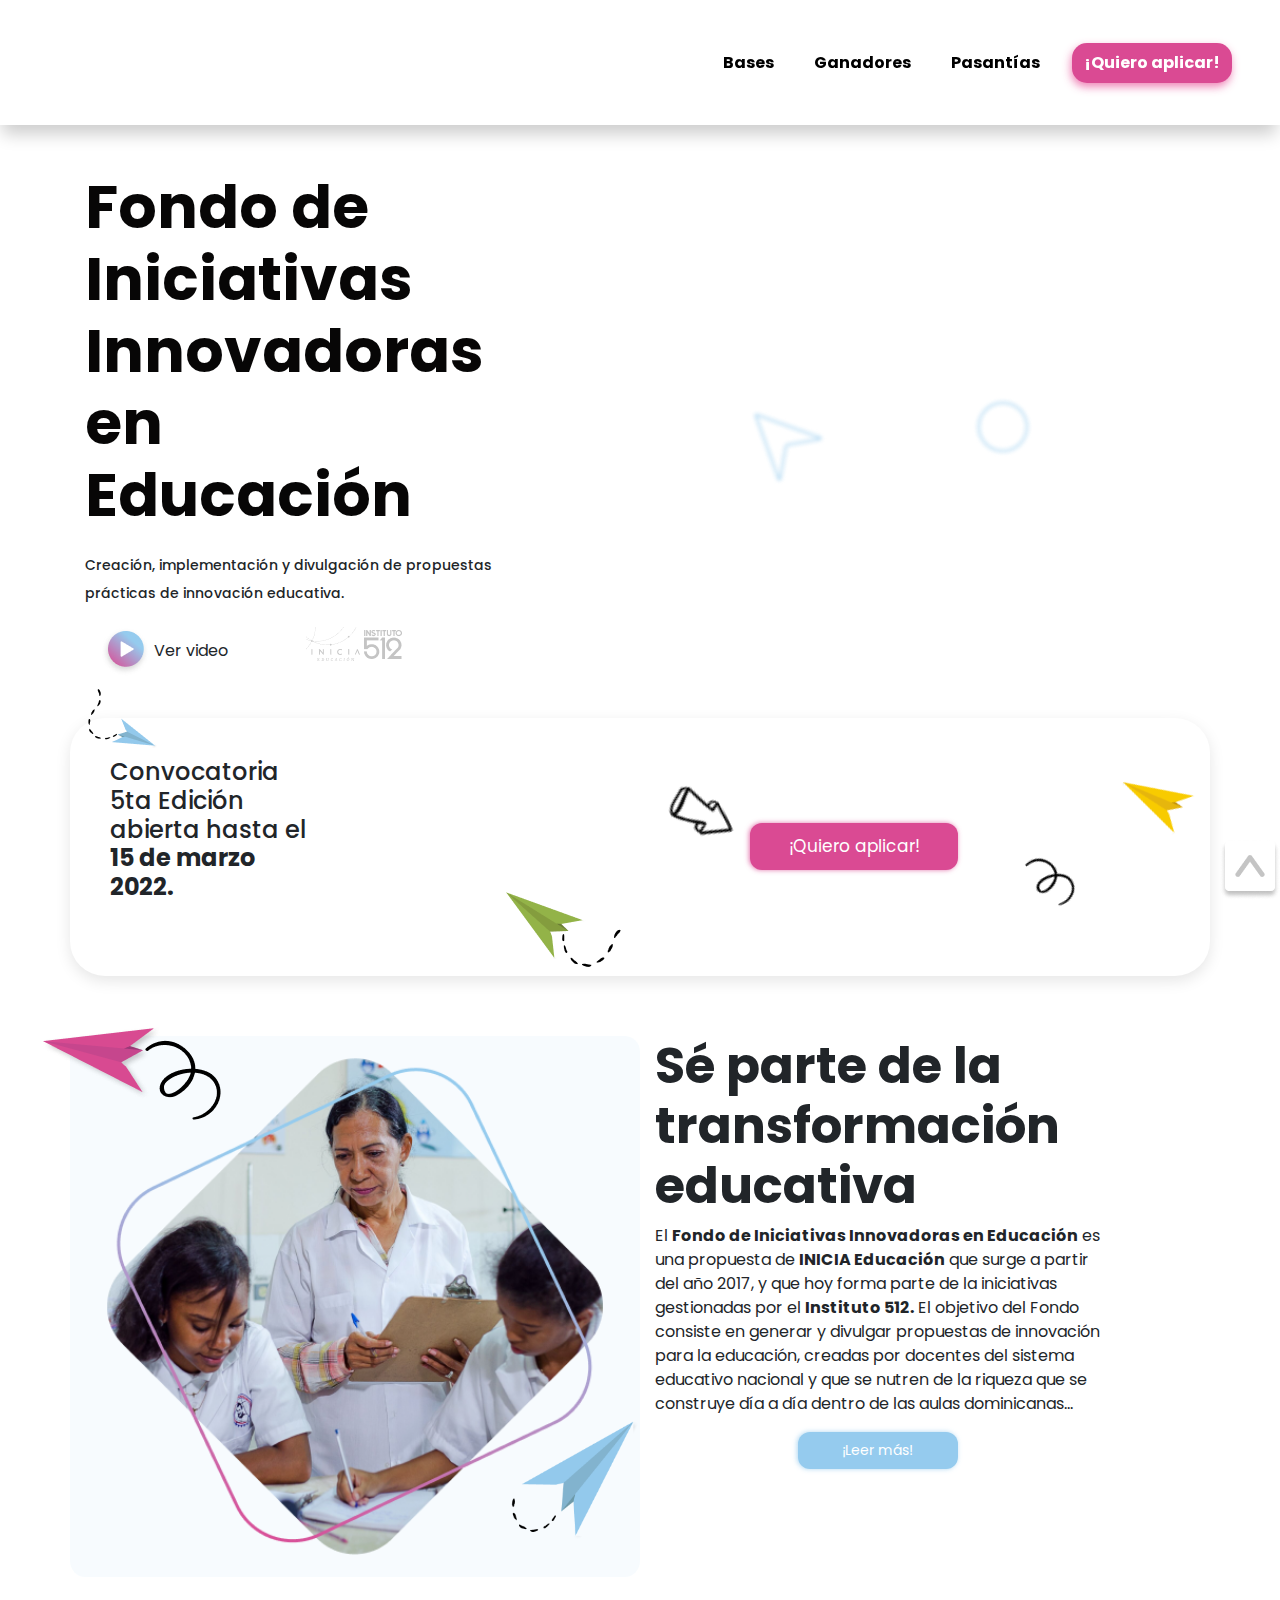
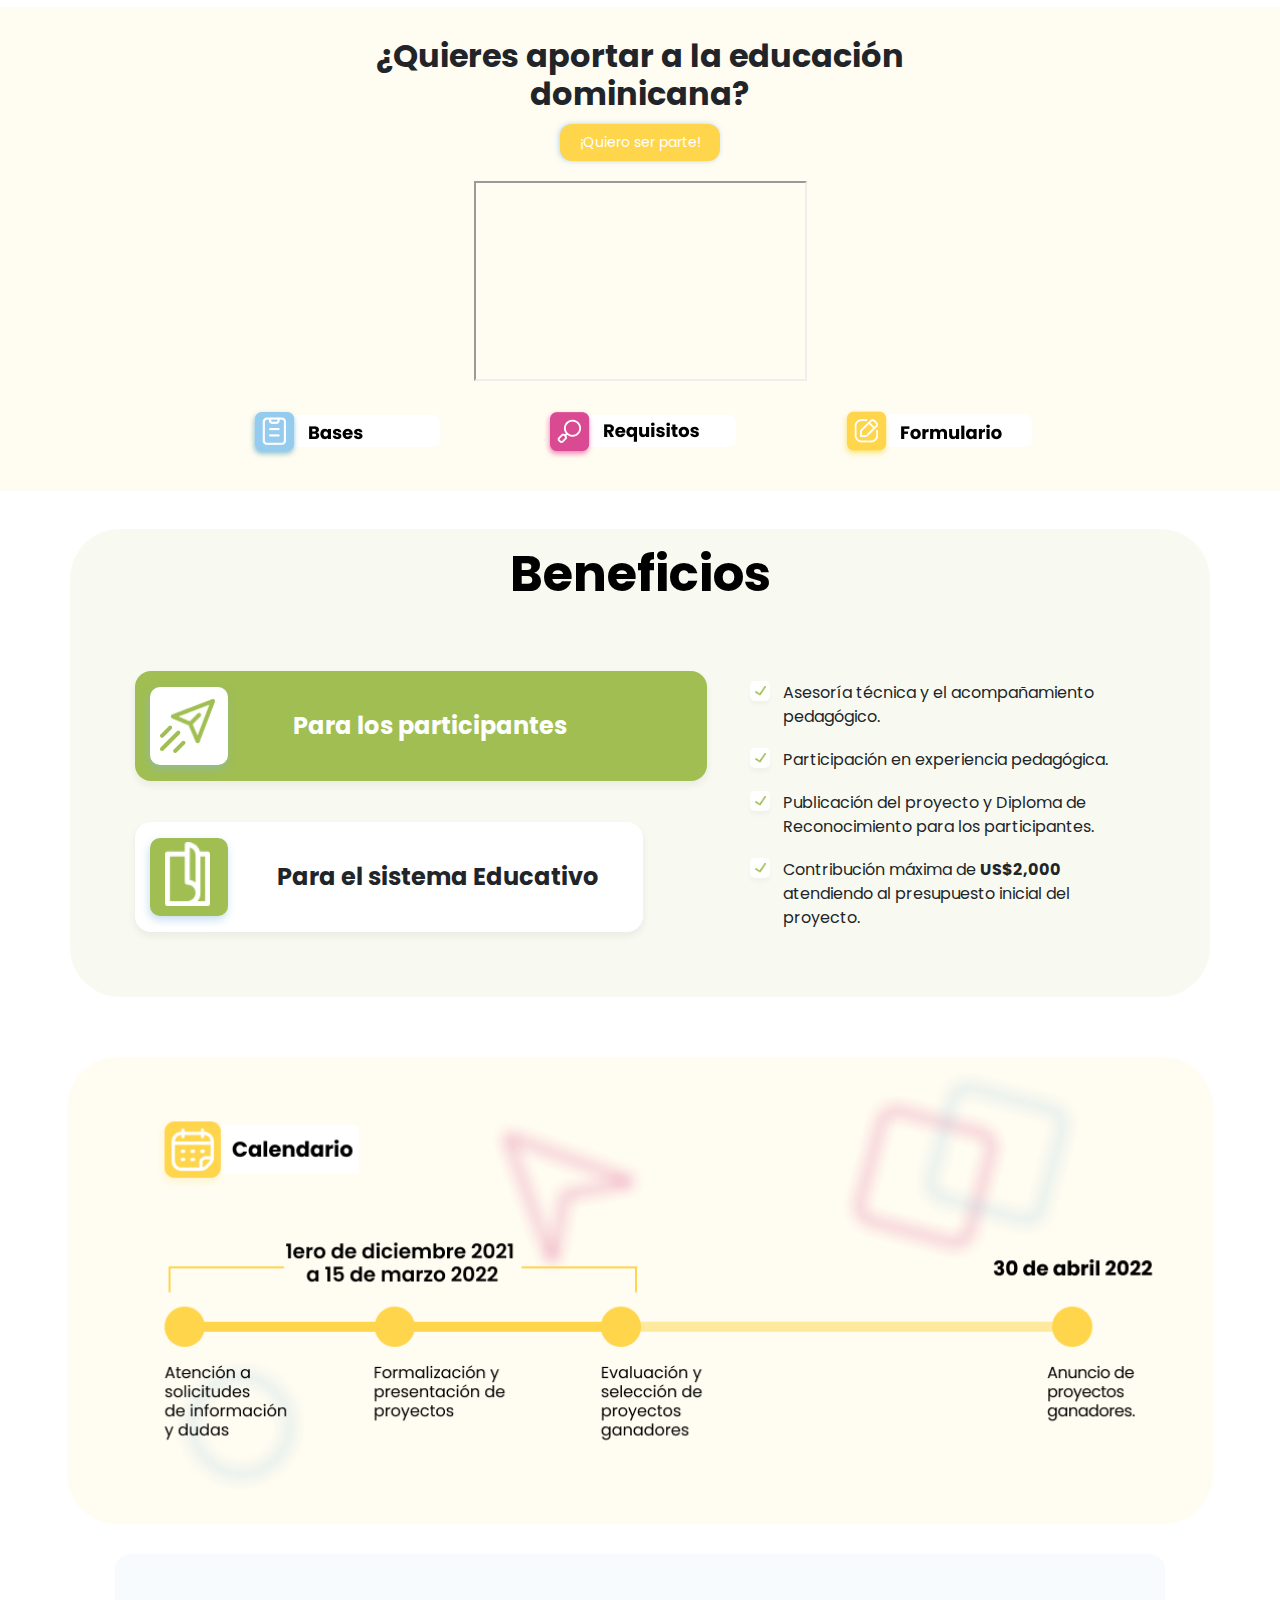
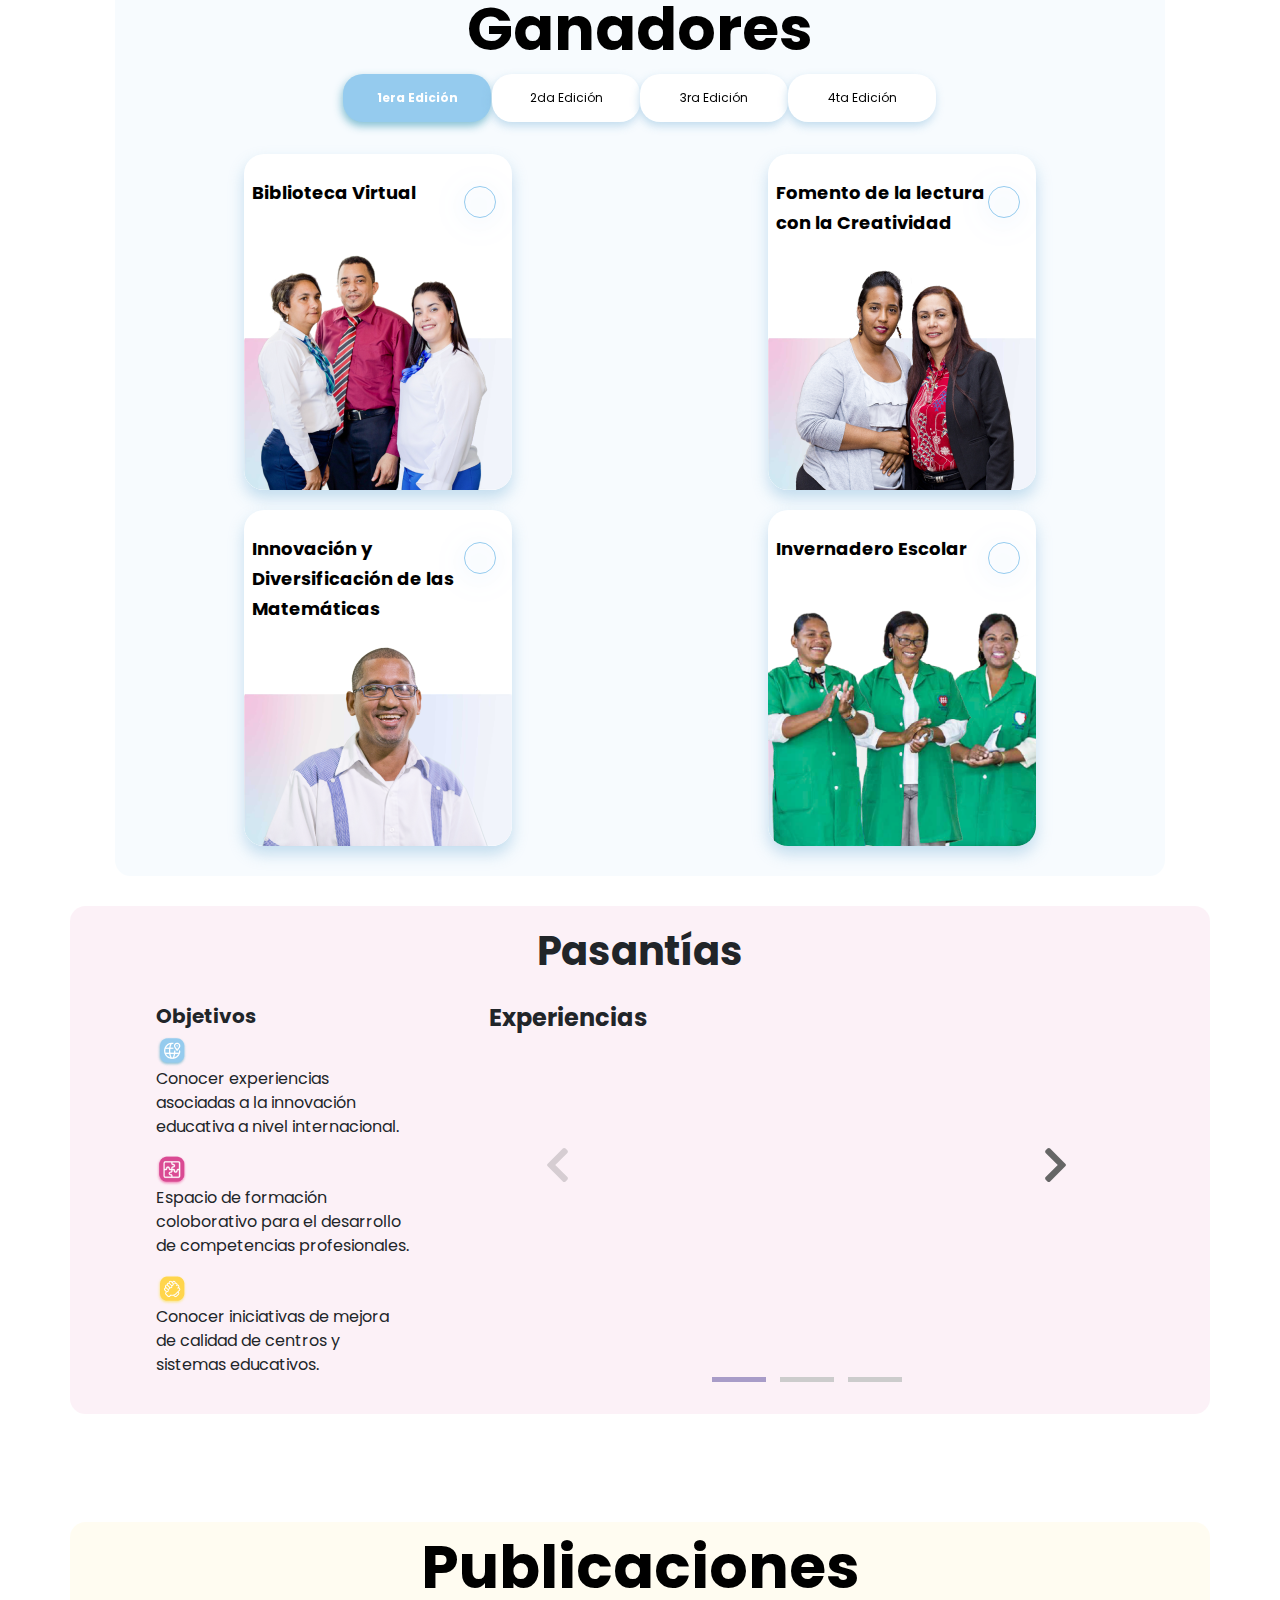
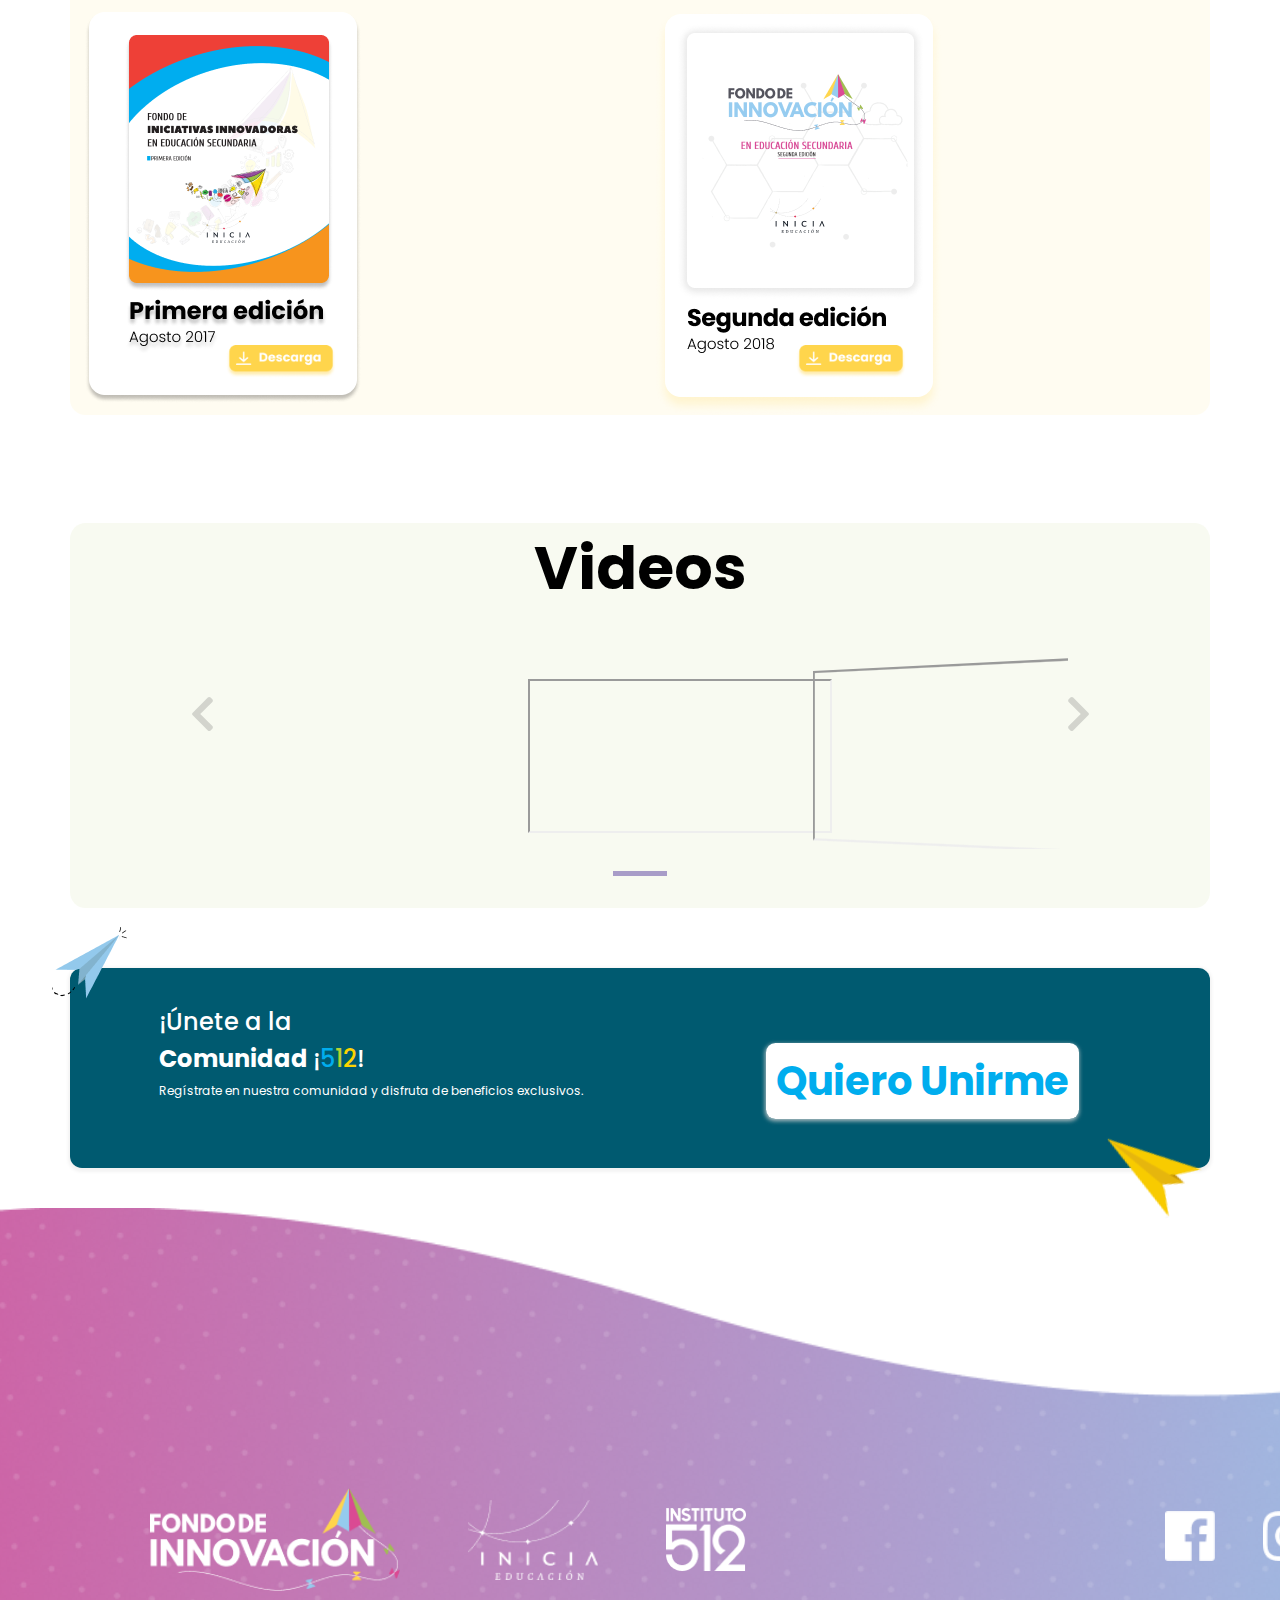
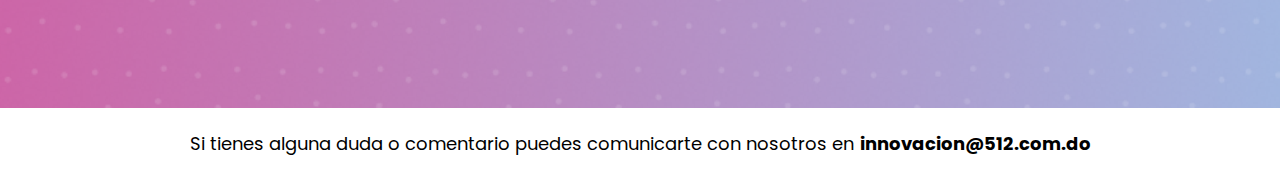
==== commit aa958573: "se corrigieron ext y tamaño de imagenes" ====
--- a/index.html
+++ b/index.html
@@ -120,8 +120,8 @@
   <div class="video-popup text-center">
     <div class="video-popup-inner" style='position:relative;margin:-5rem auto 2rem auto'>
       <i class="fas fa-times video-popup-close"></i>
-      <iframe src="https://drive.google.com/file/d/1Svr5GJzIgJ33nngGeKhMjYL89JVAUxO-/preview"
-        width="98%" height="500px" allow="autoplay" webkitallowfullscreen mozallowfullscreen allowfullscreen></iframe>
+      <iframe src="https://drive.google.com/file/d/1Svr5GJzIgJ33nngGeKhMjYL89JVAUxO-/preview" width="98%" height="500px"
+        allow="autoplay" webkitallowfullscreen mozallowfullscreen allowfullscreen></iframe>
     </div>
   </div>
   </div>
@@ -233,11 +233,10 @@
         <div class="col-12 sub-container-aportar-sec">
           <div class="text-center">
             <h2 class="texto-ser-parte"><strong>¿Quieres aportar a la educación dominicana?</strong> </h2>
-            <a class="btn-ser-parte" href="https://es.surveymonkey.com/r/FondoIn2020">¡Quiero ser parte!</a>
+            <a class="btn-ser-parte" href="https://es.surveymonkey.com/r/FINN-IV21-22">¡Quiero ser parte!</a>
           </div>
           <div class="center-video text-center" style="overflow: hidden;">
-            <iframe
-              class="ganadores-iframe-mobile"
+            <iframe class="ganadores-iframe-mobile"
               src="https://drive.google.com/file/d/1AjE_BwG2KWK6cy57YFB-87mjqK3y4YBE/preview" width="30%" height="200px"
               allow="autoplay" webkitallowfullscreen mozallowfullscreen allowfullscreen></iframe>
           </div>
@@ -262,17 +261,6 @@
       </div>
     </div>
   </section>
-
-  <!-- Video pop-up start -->
-  <!-- <div class="video-popup-2">
-    <div class="video-popup-inner">
-      <i class="fas fa-times video-popup-close"></i>
-      <div class="iframe-box">
-  
-      </div>
-    </div>
-  </div> -->
-  <!-- Video pop-up end -->
 
   <section class="section-padding separte-sec" id="Beneficios">
     <div class="container sub-container-beneficios">
@@ -471,7 +459,7 @@
   </section>
   <!-- \ -->
 
-  <section class="section-padding timelime-sec timelime-sec-mobile">
+  <section id='Calendario-mobile-screen' class="section-padding timelime-sec timelime-sec-mobile">
     <img src="./img/mini-Flecha-Stroke-R.png" alt="" srcset="">
     <img src="./img/CuadradoStrokeR.png" alt="">
     <img src="./img/Rectangle22.png" alt="" srcset="">
@@ -611,7 +599,8 @@
               <div class="gradient-border">
                 <div class="glider" id="glider-single">
                   <div>
-                    <iframe width="560" height="315" src="https://drive.google.com/file/d/15uFGzwMiM53jlGkMKvkbufbO91ZxyTjo/preview"
+                    <iframe width="560" height="315"
+                      src="https://drive.google.com/file/d/15uFGzwMiM53jlGkMKvkbufbO91ZxyTjo/preview"
                       title="YouTube video player" frameborder="0"
                       allow="accelerometer; autoplay; clipboard-write; encrypted-media; gyroscope; picture-in-picture"
                       allowfullscreen></iframe>
@@ -653,7 +642,6 @@
               });
             });
           </script>
-          <!-- <img class="NextStrokeR" src="./img/Next Stroke R.png" alt="" srcset=""> -->
         </div>
       </div>
     </div>
@@ -665,15 +653,13 @@
     <div class="video-popup-inner-3">
       <i class="fas fa-times video-popup-close"></i>
       <div class="iframe-box">
-        <!-- <iframe id="player-3" src="https://www.youtube.com/embed/MSjoA7Kn_1o" title="YouTube video player" frameborder="0" 
-        allow="accelerometer; autoplay; clipboard-write; encrypted-media; gyroscope; picture-in-picture" allowfullscreen></iframe> -->
       </div>
     </div>
   </div>
   <!-- Video pop-up end -->
 
   <!--  -->
-  <section class="section-padding publicaciones-sec publicaciones-sec-mobile">
+  <section id="Publicaciones" class="section-padding publicaciones-sec publicaciones-sec-mobile">
     <div class="container">
       <div class="row justify-content-center">
         <div class="col-12 sub-container-publicaciones-sec">
@@ -687,7 +673,6 @@
                       src="./img/Group 89.png" alt="" srcset=""></a>
                 </div>
               </div>
-
               <div class="row ganadores-img-cont">
                 <div class="col-12">
                   <img class="img-publicacion" src="./img/Group135.png" alt="" srcset="" />
@@ -695,15 +680,6 @@
                       src="./img/Group 89.png" alt="" srcset=""></a>
                 </div>
               </div>
-
-              <!-- <div class="row ganadores-img-cont">
-                <div class="col-12">
-                  <img class="img-publicacion" src="./img/Group126.png" alt="" srcset="" />
-                  <a class="botonUnir" target="_blank" href='./files/tercera-edicion.pdf'><img class="download"
-                      src="./img/Group 89.png" alt="" srcset=""></a>
-                </div>
-              </div> -->
-
             </div>
             <img id="customNextBtn" class="NextStrokeR2" src="./img/NextStrokeR2.png" alt="" srcset="">
           </div>
@@ -723,18 +699,11 @@
           <a class="botonUnir" target="_blank" href='./files/primera-edicion.pdf'><img class="download"
               src="./img/Group40.png" alt="" srcset=""></a>
         </div>
-
         <div class="col-6">
           <img class="img-publicacion" src="./img/Group135.png" alt="" srcset="" />
           <a class="botonUnir" target="_blank" href='./files/segunda-edicion.pdf'><img class="download"
               src="./img/Group40.png" alt="" srcset=""></a>
         </div>
-
-        <!-- <div class="col-4">
-          <img class="img-publicacion" src="./img/Group126.png" alt="" srcset="" />
-          <a class="botonUnir" target="_blank" href='./files/tercera-edicion.pdf'><img class="download"
-              src="./img/Group40.png" alt="" srcset=""></a>
-        </div> -->
         <div class="sub-container-publicaciones-sec">
         </div>
       </div>
@@ -742,7 +711,7 @@
   </section>
   <!--  -->
   <!--  -->
-  <section class="section-padding videos-sec">
+  <section id="Videos-mobile-screen" class="section-padding videos-sec">
     <div class="container ">
       <div class="videos-title text-center">Videos</div>
       <div class="row justify-content-center">
@@ -822,8 +791,6 @@
     <div class="video-popup-inner-4">
       <i class="fas fa-times video-popup-close"></i>
       <div class="iframe-box">
-        <!-- <iframe id="player-4" src="https://www.youtube.com/embed/XcvieKvmI5A" title="YouTube video player" 
-      frameborder="0" allow="accelerometer; autoplay; clipboard-write; encrypted-media; gyroscope; picture-in-picture" allowfullscreen></iframe> -->
       </div>
     </div>
   </div>
@@ -876,19 +843,26 @@
           </strong>
         </p>
         <p>
-          Bases</p>
+          <a href="./files/Bases_Fondo de innovacion_2021_web.pdf" target="_blank">
+            Bases
+          </a>
+        </p>
         <p>
-          Formulario</p>
+          <a href="https://es.surveymonkey.com/r/FINN-IV21-22" target="_blank">
+            Formulario</a>
+        </p>
         <p>
-          Requisitios</p>
+          <a href="./files/requisitos_participacion_2021_5_edicion.pdf" target="_blank">
+            Requisitios</a>
+        </p>
       </div>
       <div class="col-2 footer-section-1--col">
-        <p><strong>Beneficios</strong></p>
-        <p><strong>Calendario</strong></p>
-        <p><strong>Ganadores</strong></p>
-        <p><strong>Pasantías</strong></p>
-        <p><strong>Publicaciones</strong></p>
-        <p><strong>Videos</strong></p>
+        <p><a href="#Beneficios-mobile-screen"><strong>Beneficios</strong></a></p>
+        <p><a href="#Calendario-mobile-screen"><strong>Calendario</strong></a></p>
+        <p><a href="#Ganadores"><strong>Ganadores</strong></a></p>
+        <p><a href="#Pasantias"><strong>Pasantías</strong></a></p>
+        <p><a href="#Publicaciones"><strong>Publicaciones</strong></a></p>
+        <p><a href="#Videos-mobile-screen"><strong>Videos</strong></a></p>
       </div>
     </div>
     <div class="row footer-sign"></div>
--- a/css/style.css
+++ b/css/style.css
@@ -935,7 +935,6 @@
 
 @media (min-width: 992px) {
   /* NAVBAR */
-
 
   .navbar .container #logo {
     width: 90%;
@@ -1202,10 +1201,8 @@
     border-radius: 20px;
     display: grid;
     grid-template:
-      "header" 1fr
-      "body" 3fr;
-
-    margin-top: 1rem;
+      "header" 50px
+      "body" 4fr;
 
     -webkit-animation: fadein 1s; /* Safari, Chrome and Opera > 12.1 */
     -moz-animation: fadein 1s; /* Firefox < 16 */
@@ -1253,6 +1250,8 @@
     width: 80%;
     margin-top: 2rem;
     flex-wrap: wrap;
+
+    row-gap: 20px;
   }
 
   .ganadores-card-header {
@@ -1469,11 +1468,20 @@
 }
 
 @media (max-width: 991px) {
-
+  .navbar-nav {
+    row-gap: 1rem;
+  }
+
+  .navbar .nav-item {
+    display: flex;
+    flex-direction: row;
+    justify-content: center;
+    align-items: center;
+  }
   .ganadores-iframe-mobile {
     width: 300px;
   }
-  video{
+  video {
     width: 100%;
   }
   .video-for-mobile {
@@ -1486,7 +1494,7 @@
     color: #070606;
     margin: 30px 0 20px;
   }
-  .btn-unir-mobile{
+  .btn-unir-mobile {
     font-size: 20px;
     position: relative;
     top: -1rem;
@@ -1512,8 +1520,8 @@
   }
 
   .group42 {
-      right: 0;
-      bottom: -59px;
+    right: 0;
+    bottom: -59px;
   }
   .modal {
     position: fixed;
@@ -1629,7 +1637,7 @@
 
   .ganadores-card-header-title {
     font-family: Poppins;
-    width: 80%;
+    width: 70%;
     font-style: normal;
     font-weight: 700;
     font-size: 12px;
@@ -1783,6 +1791,8 @@
     flex-wrap: wrap;
     width: 100%;
     margin-top: 2rem;
+
+    row-gap: 20px;
   }
 
   .ganadores-card {
@@ -1793,9 +1803,8 @@
     border-radius: 20px;
     display: grid;
     grid-template:
-        "header" 1fr
-        "body" 3fr;
-    margin-top: 0.5rem;
+      "header" 50px
+      "body" 4fr;
     -webkit-animation: fadein 2s;
     -moz-animation: fadein 2s;
     -ms-animation: fadein 2s;
@@ -2024,6 +2033,13 @@
     display: block;
     text-align: left;
   }
+
+  .footer-section-1--col a {
+    text-decoration: none !important;
+    color: inherit !important;
+  }
+
+
   .footer-sign {
     display: block;
     position: relative;
@@ -2063,24 +2079,23 @@
     display: none;
   }
 
-
-.timelime-sec {
-  margin-top: 40px;
-  position: relative;
-}
-
-.timelime-sec img {
-  position: absolute;
-}
-
-.timelime-sec .row {
-  width: 90%;
-}
-
-section.section-padding.timelime-sec > img:nth-child(1) {
-  right: 35%;
-  top: -27px;
-}
+  .timelime-sec {
+    margin-top: 40px;
+    position: relative;
+  }
+
+  .timelime-sec img {
+    position: absolute;
+  }
+
+  .timelime-sec .row {
+    width: 90%;
+  }
+
+  section.section-padding.timelime-sec > img:nth-child(1) {
+    right: 35%;
+    top: -27px;
+  }
 }
 section.section-padding.timelime-sec > img:nth-child(2) {
   right: 30px;
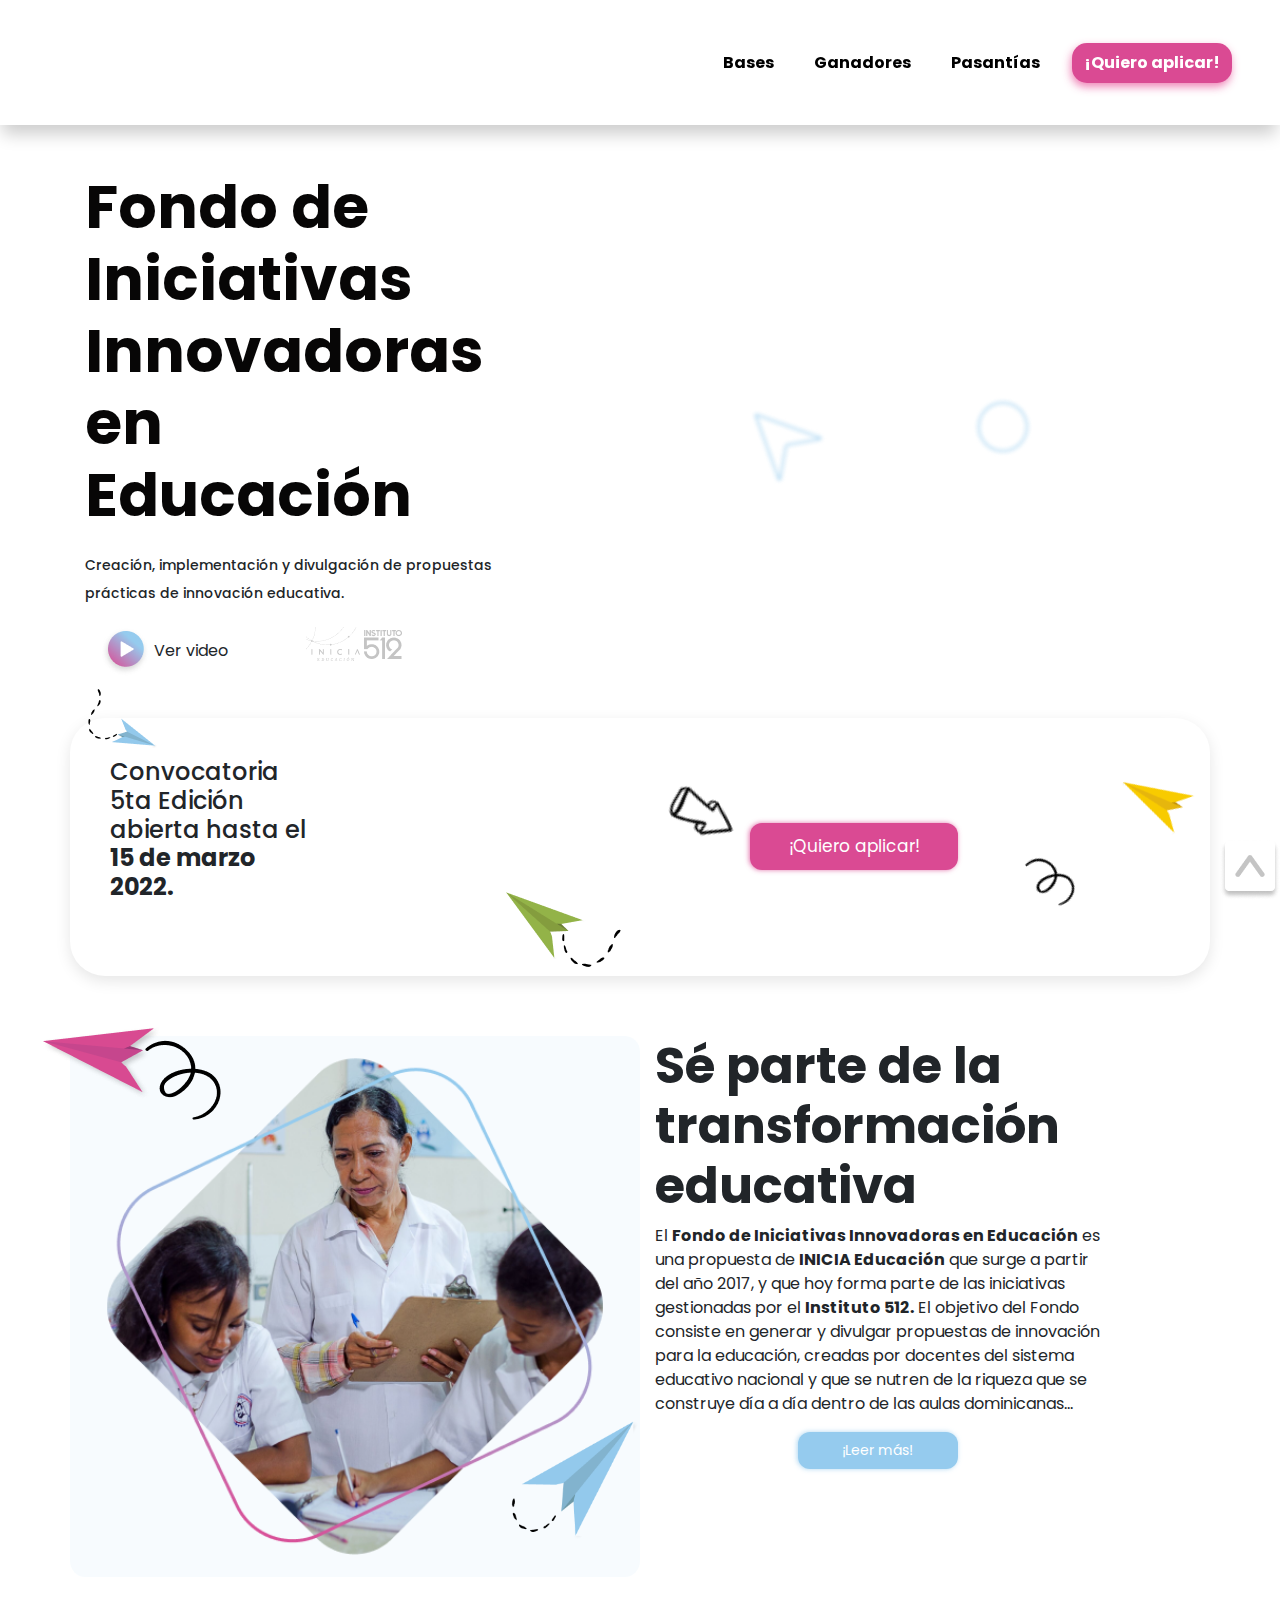
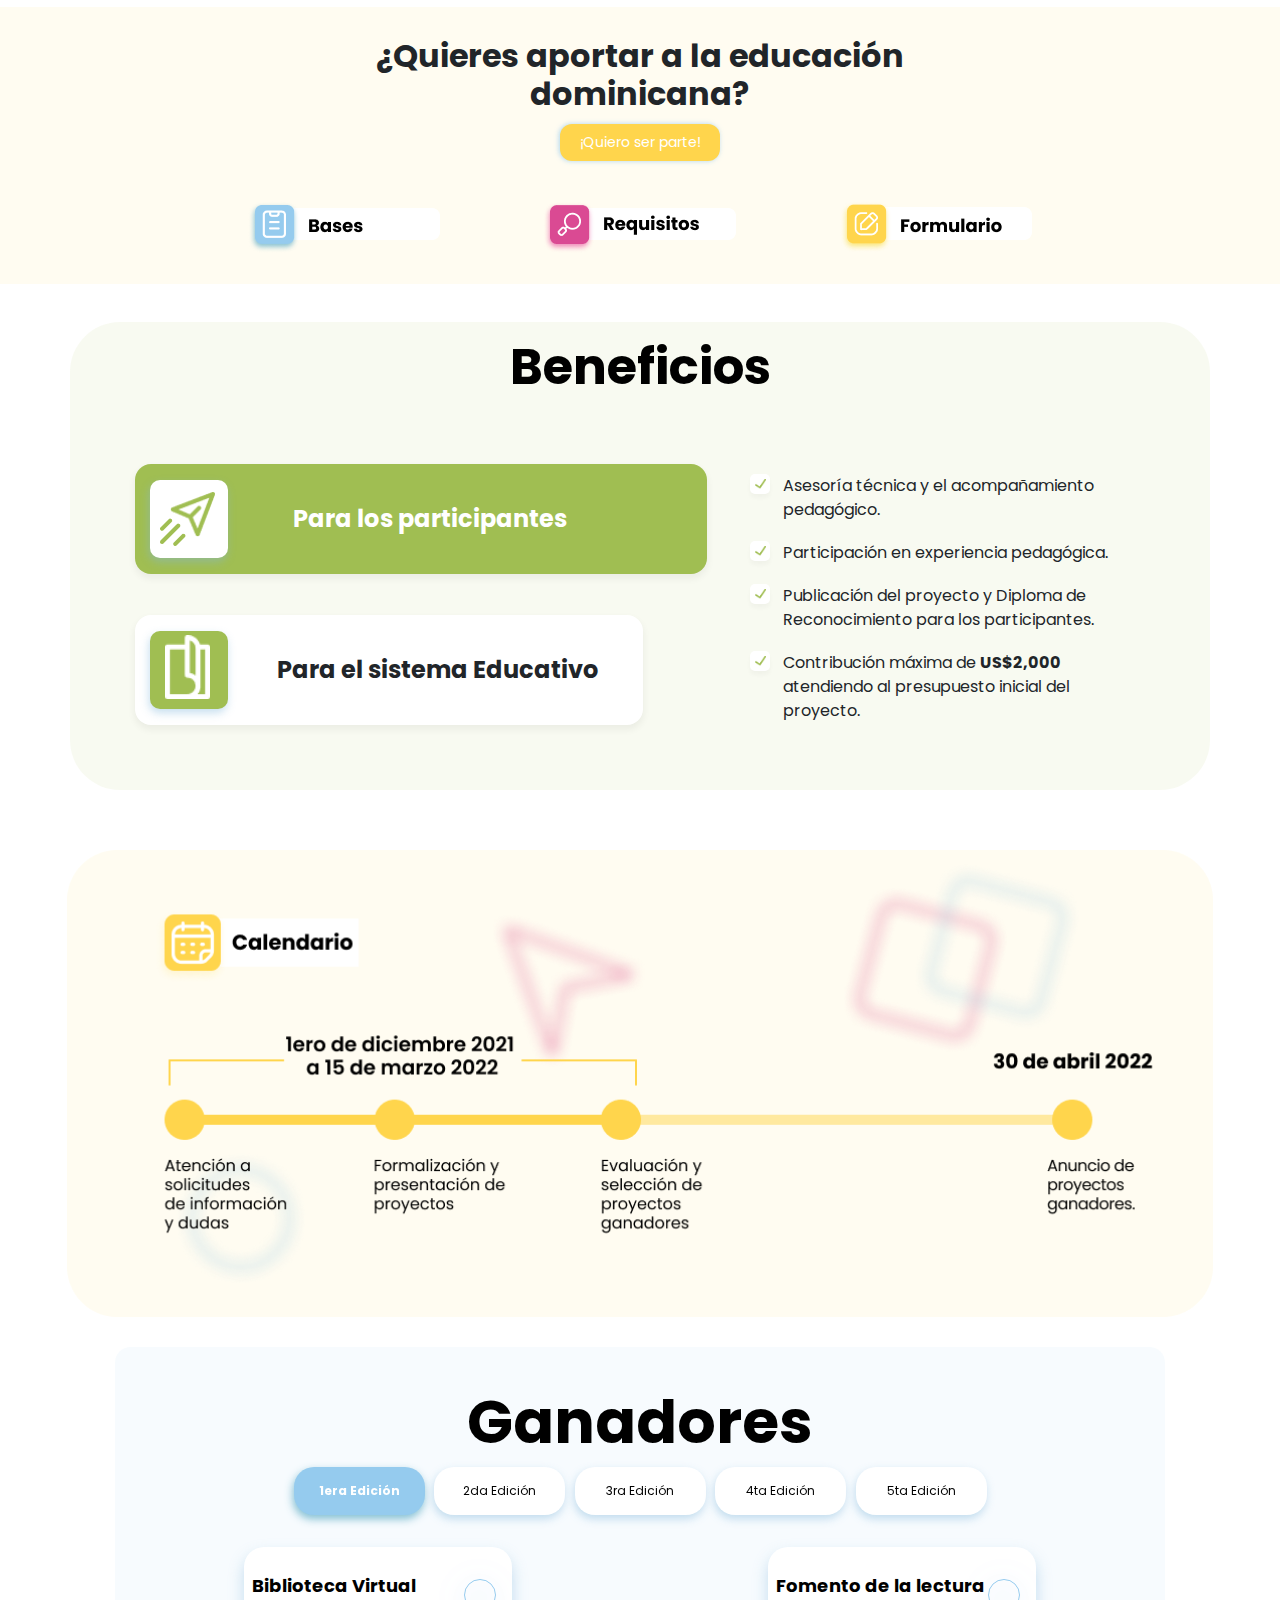
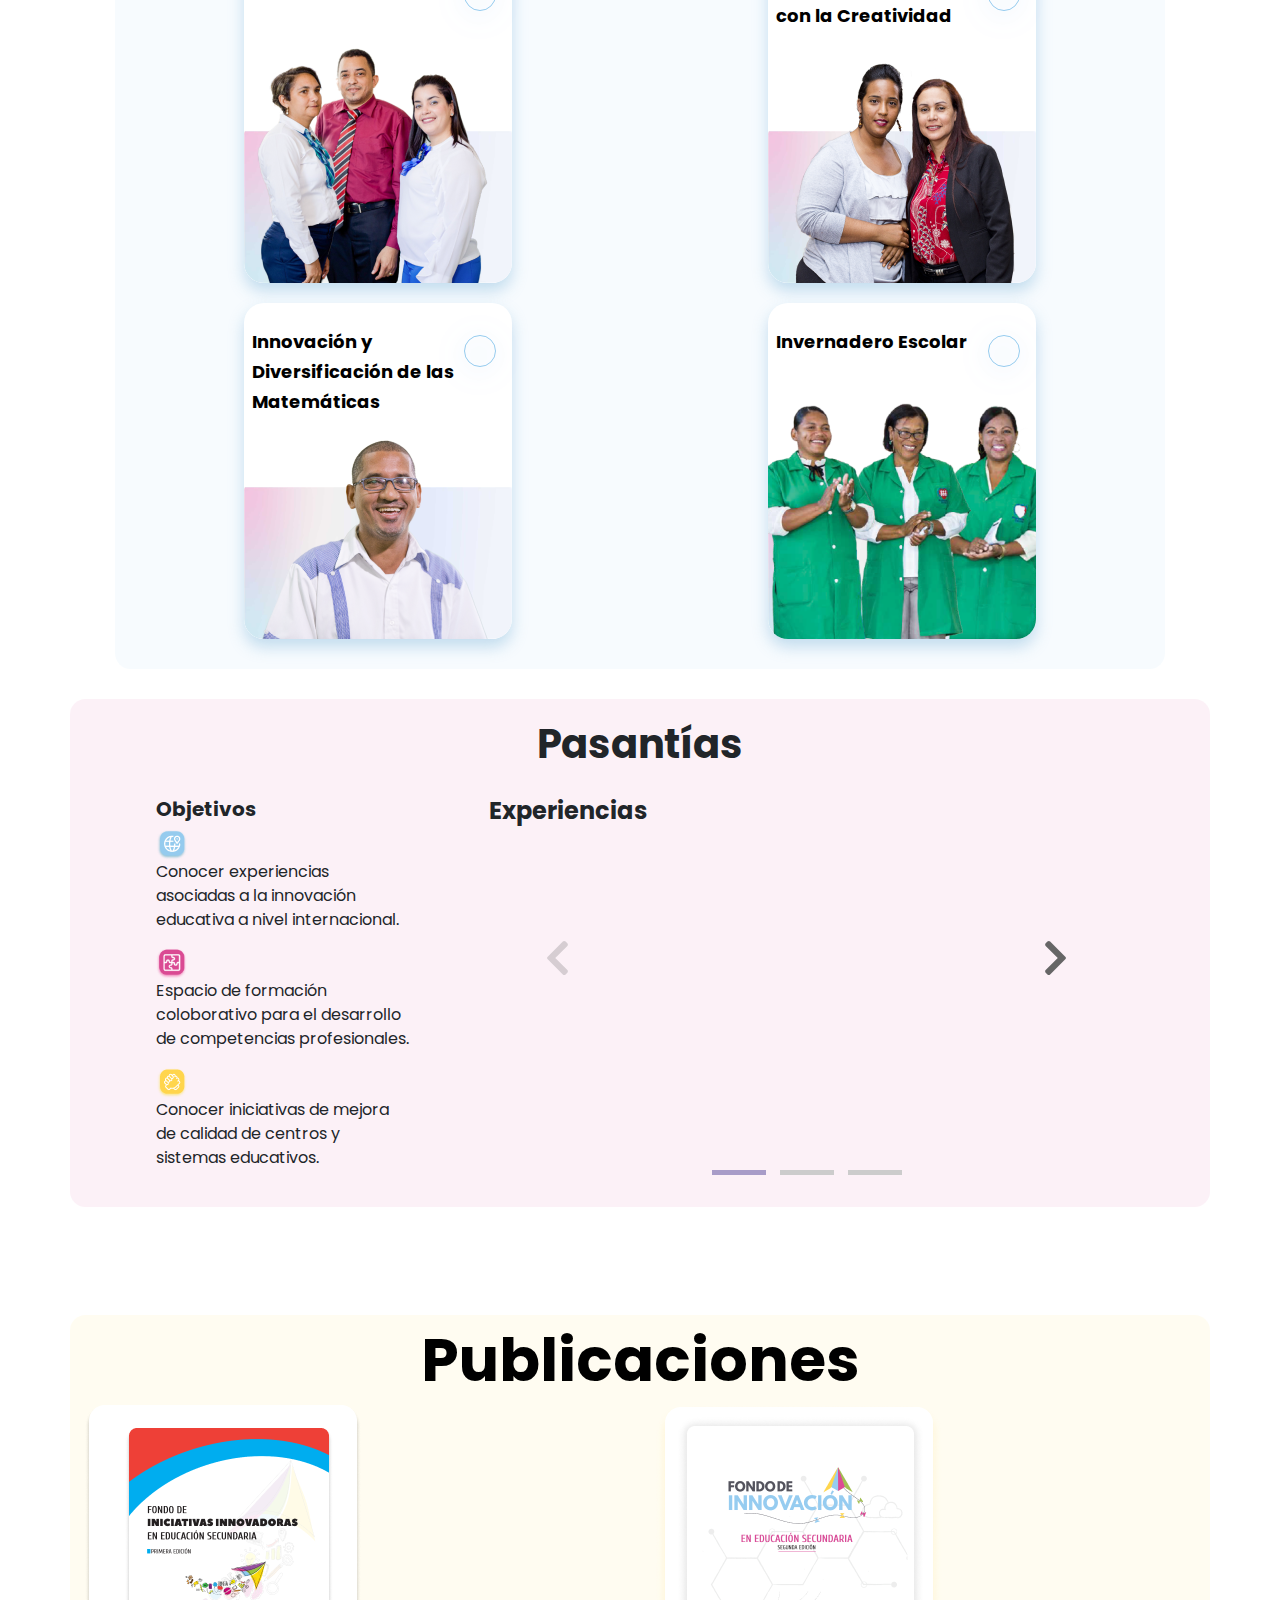
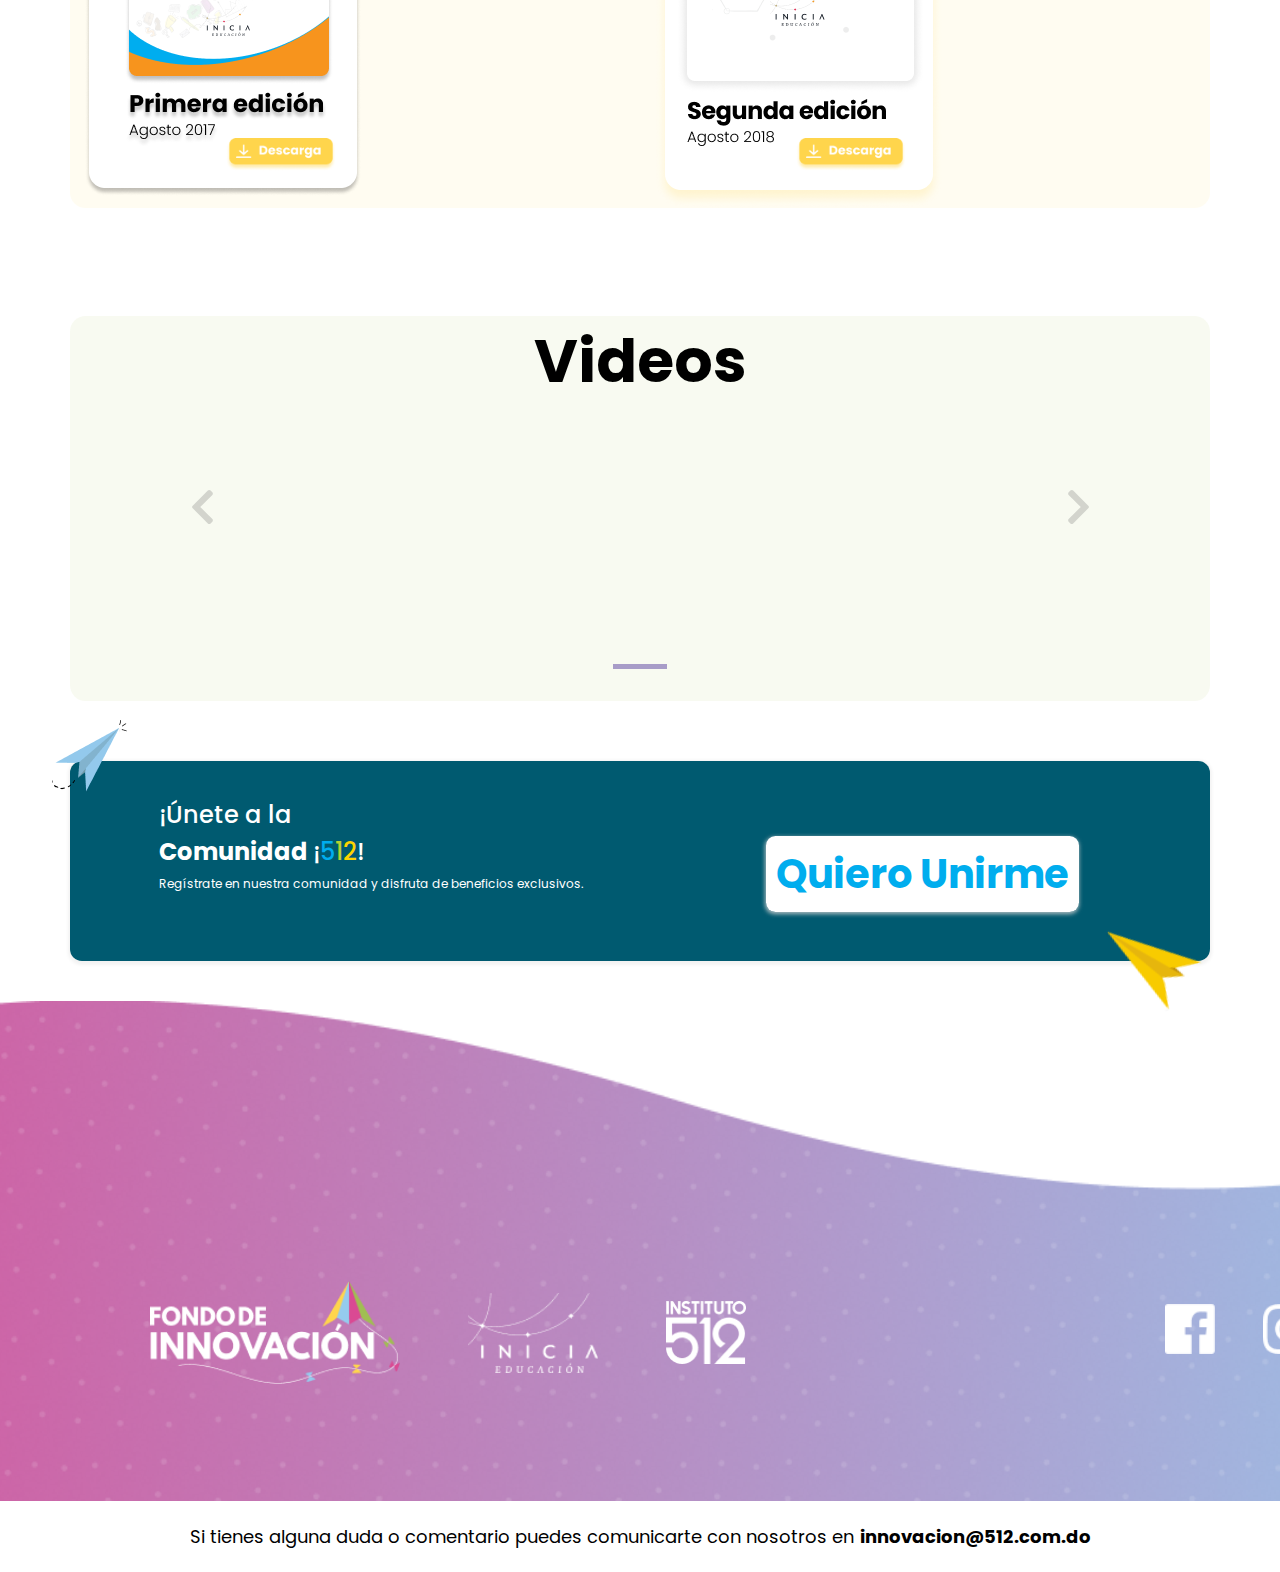
==== commit bb8cf715: "task 3 y 4 listos" ====
--- a/index.html
+++ b/index.html
@@ -12,7 +12,6 @@
   <script src="https://maxcdn.bootstrapcdn.com/bootstrap/4.1.0/js/bootstrap.min.js"></script>
 
   <script src="https://cdn.rawgit.com/nnattawat/flip/master/dist/jquery.flip.min.js"></script>
-  <script defer src="js/main.js"></script>
 
   <!-- owl carousel css -->
   <link rel="stylesheet" href="css/owl.carousel.min.css" />
@@ -120,8 +119,8 @@
   <div class="video-popup text-center">
     <div class="video-popup-inner" style='position:relative;margin:-5rem auto 2rem auto'>
       <i class="fas fa-times video-popup-close"></i>
-      <iframe src="https://drive.google.com/file/d/1Svr5GJzIgJ33nngGeKhMjYL89JVAUxO-/preview" width="98%" height="500px"
-        allow="autoplay" webkitallowfullscreen mozallowfullscreen allowfullscreen></iframe>
+      <!-- <iframe src="https://drive.google.com/file/d/1Svr5GJzIgJ33nngGeKhMjYL89JVAUxO-/preview" width="98%" height="500px"
+        allow="autoplay" webkitallowfullscreen mozallowfullscreen allowfullscreen></iframe> -->
     </div>
   </div>
   </div>
@@ -171,7 +170,7 @@
           <div class="summary">
             <p>El <strong>Fondo de Iniciativas Innovadoras en Educación</strong> es una propuesta de
               <strong>INICIA Educación</strong> que surge a partir del año 2017, y que hoy forma parte
-              de la iniciativas gestionadas por el <strong>Instituto 512.</strong> El objetivo del Fondo consiste en
+              de las iniciativas gestionadas por el <strong>Instituto 512.</strong> El objetivo del Fondo consiste en
               generar y divulgar propuestas de innovación para la educación, creadas por docentes del
               sistema educativo nacional y que se nutren de la riqueza que se construye día a día
               dentro de las aulas dominicanas...
@@ -236,9 +235,10 @@
             <a class="btn-ser-parte" href="https://es.surveymonkey.com/r/FINN-IV21-22">¡Quiero ser parte!</a>
           </div>
           <div class="center-video text-center" style="overflow: hidden;">
-            <iframe class="ganadores-iframe-mobile"
+            <!-- <iframe class="ganadores-iframe-mobile"
               src="https://drive.google.com/file/d/1AjE_BwG2KWK6cy57YFB-87mjqK3y4YBE/preview" width="30%" height="200px"
-              allow="autoplay" webkitallowfullscreen mozallowfullscreen allowfullscreen></iframe>
+              allow="autoplay" webkitallowfullscreen mozallowfullscreen allowfullscreen>
+            </iframe> -->
           </div>
           <div class="row text-center">
             <div class="col-lg-4 col-md-12">
@@ -493,15 +493,11 @@
           Ganadores
         </div>
         <div class="ganadores-container">
-          <div id='Primera-Edicion' onclick="onClickGanadores('Primera-Edicion')"
-            class="ganadores-options ganadores-options-active">1era
-            Edición</div>
-          <div id='Segunda-Edicion' onclick="onClickGanadores('Segunda-Edicion')" class="ganadores-options">2da
-            Edición</div>
-          <div id='Tercera-Edicion' onclick="onClickGanadores('Tercera-Edicion')" class="ganadores-options">3ra
-            Edición</div>
-          <div id='Cuarta-Edicion' onclick="onClickGanadores('Cuarta-Edicion')" class="ganadores-options">4ta Edición
-          </div>
+          <div id='Primera-Edicion' onclick="onClickGanadores('Primera-Edicion')" class="ganadores-options ganadores-options-active">1era Edición</div>
+          <div id='Segunda-Edicion' onclick="onClickGanadores('Segunda-Edicion')" class="ganadores-options">2da Edición</div>
+          <div id='Tercera-Edicion' onclick="onClickGanadores('Tercera-Edicion')" class="ganadores-options">3ra Edición</div>
+          <div id='Cuarta-Edicion' onclick="onClickGanadores('Cuarta-Edicion')" class="ganadores-options">4ta Edición</div>
+          <div id='Quinta-Edicion' onclick="onClickGanadores('Quinta-Edicion')" class="ganadores-options">5ta Edición</div>
         </div>
 
         <div id='ganadores-container' class="ganadores-container-cards">
@@ -534,9 +530,10 @@
                 <img id='ganadores-modal-img' src="./img/ganadores-1-1.png" alt="">
                 <div id='video-container' class="modal-body-ganadores">
                   <div class="home-btn" style="cursor: pointer;">
-                    <iframe id="ganadores-modal-video"
+                    <!-- <iframe id="ganadores-modal-video"
                       src="https://drive.google.com/file/d/1hxDo8N8pbn9La4Zd2Tb0psAQjnoNcqxp/preview" width="98%"
-                      height="100%" allow="autoplay" webkitallowfullscreen mozallowfullscreen allowfullscreen></iframe>
+                      height="100%" allow="autoplay" webkitallowfullscreen mozallowfullscreen allowfullscreen>
+                    </iframe> -->
                   </div>
                 </div>
                 <p id='ganadores-modal-p' class="ganadores-body-p">
@@ -599,11 +596,12 @@
               <div class="gradient-border">
                 <div class="glider" id="glider-single">
                   <div>
-                    <iframe width="560" height="315"
+                    <!-- <iframe width="560" height="315"
                       src="https://drive.google.com/file/d/15uFGzwMiM53jlGkMKvkbufbO91ZxyTjo/preview"
                       title="YouTube video player" frameborder="0"
                       allow="accelerometer; autoplay; clipboard-write; encrypted-media; gyroscope; picture-in-picture"
-                      allowfullscreen></iframe>
+                      allowfullscreen>
+                    </iframe> -->
                   </div>
                   <div>
                     <iframe width="560" height="315" src="https://www.youtube.com/embed/tRJ3cYMHaL8"
@@ -726,16 +724,18 @@
             </div>
             <div>
               <div class="gradient-border-bottom">
-                <iframe class="embed-responsive-item"
+                <!-- <iframe class="embed-responsive-item"
                   src="https://drive.google.com/file/d/1qAfJSHISzb7aJAEwQHmOxijI8yh8W6f-/preview" webkitallowfullscreen
-                  mozallowfullscreen allowfullscreen></iframe>
+                  mozallowfullscreen allowfullscreen>
+                </iframe> -->
               </div>
             </div>
             <div>
               <div class="gradient-border-bottom">
-                <iframe class="embed-responsive-item"
+                <!-- <iframe class="embed-responsive-item"
                   src="https://drive.google.com/file/d/1_eFzb7XGuemDtXKHpsQBC9yn3inM7hN9/preview" webkitallowfullscreen
-                  mozallowfullscreen allowfullscreen></iframe>
+                  mozallowfullscreen allowfullscreen>
+                </iframe> -->
               </div>
             </div>
           </div>
@@ -865,6 +865,7 @@
         <p><a href="#Videos-mobile-screen"><strong>Videos</strong></a></p>
       </div>
     </div>
+    
     <div class="row footer-sign"></div>
     <div class="desktop-only footer-media-v2">
       <img src="./img/Fondo B.png" alt="" class="footer-media-logo-B">
@@ -914,7 +915,8 @@
   <!-- ScrollIt js -->
   <script src="js/scrollIt.min.js"></script>
   <!-- main js -->
-
+  <script defer src="js/main.js"></script>
+  <script defer src="js/ganadores.js"></script>
   <script>
   </script>
 
--- a/css/style.css
+++ b/css/style.css
@@ -1116,9 +1116,8 @@
     flex-direction: row;
     justify-content: space-between;
     align-items: center;
-    width: 60%;
-
-    row-gap: 20px;
+    width: 70%;
+    gap: 10px;
   }
 
   .ganadores-options {
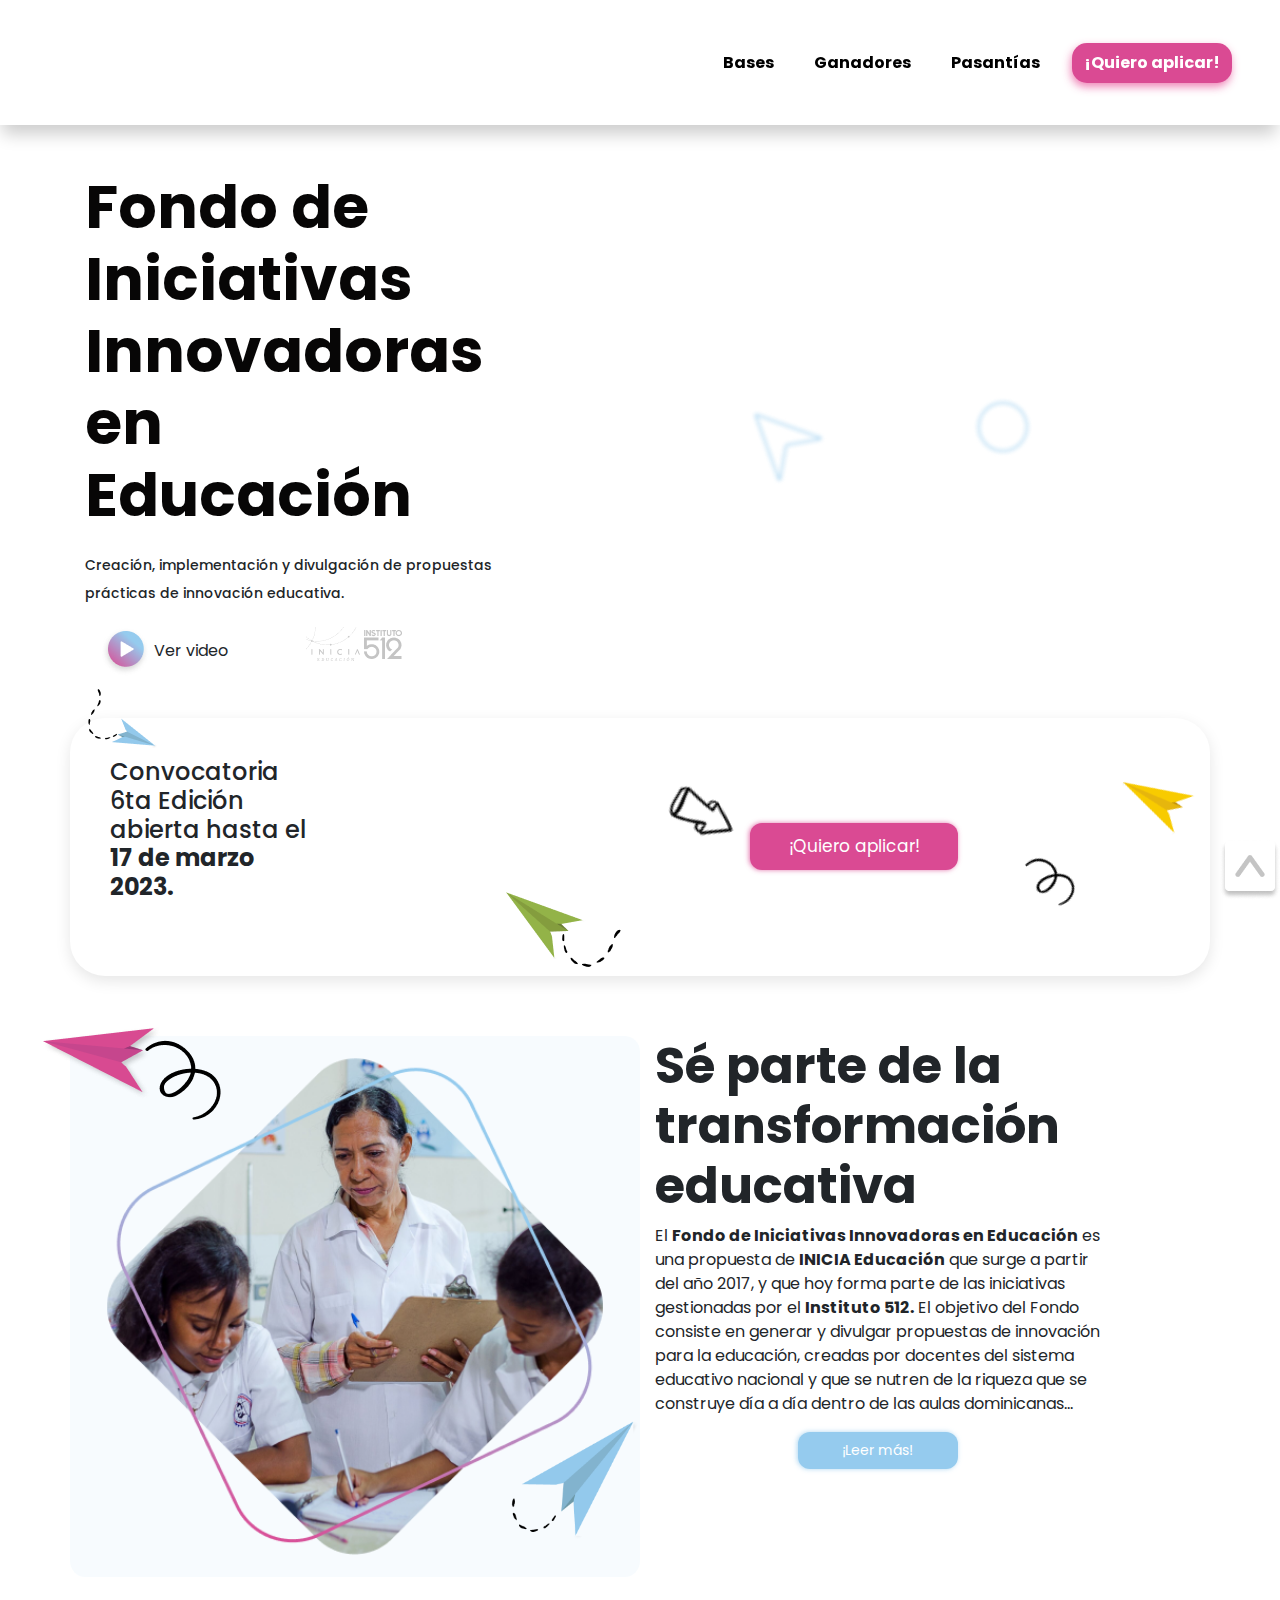
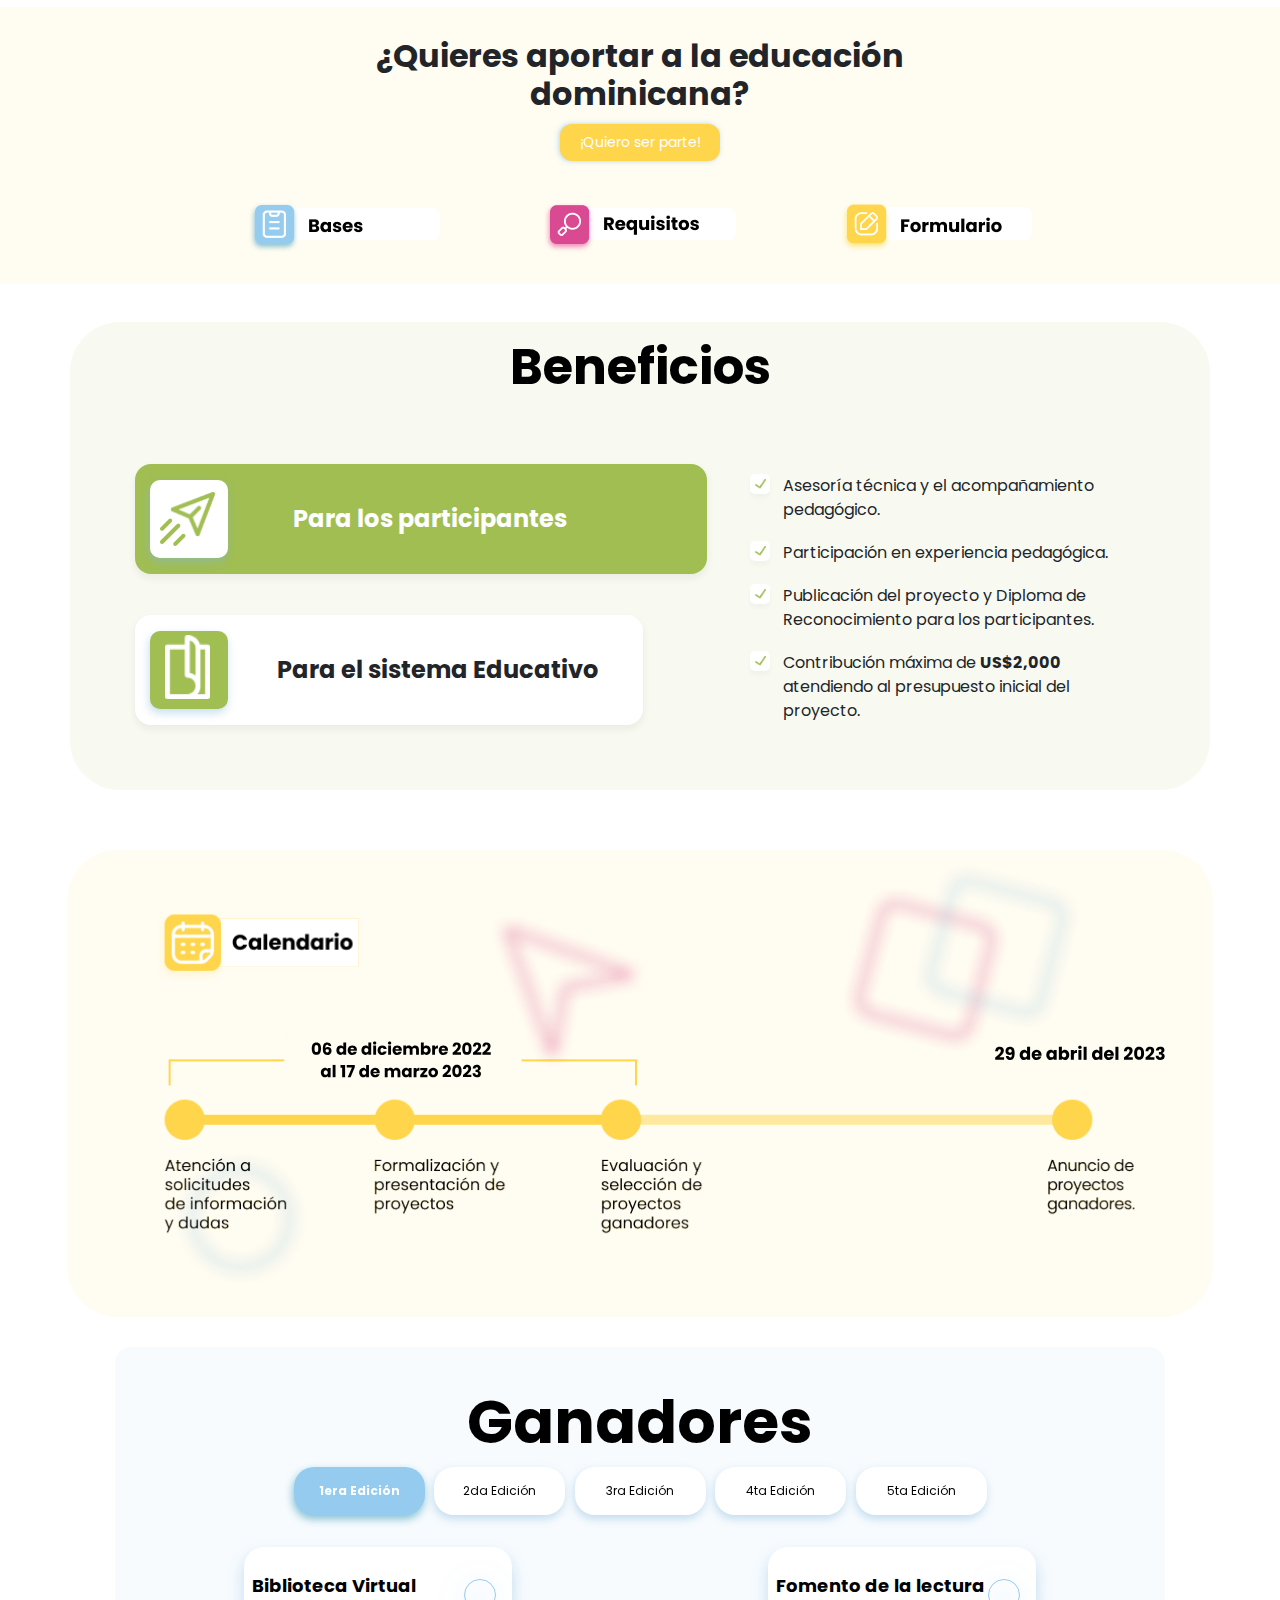
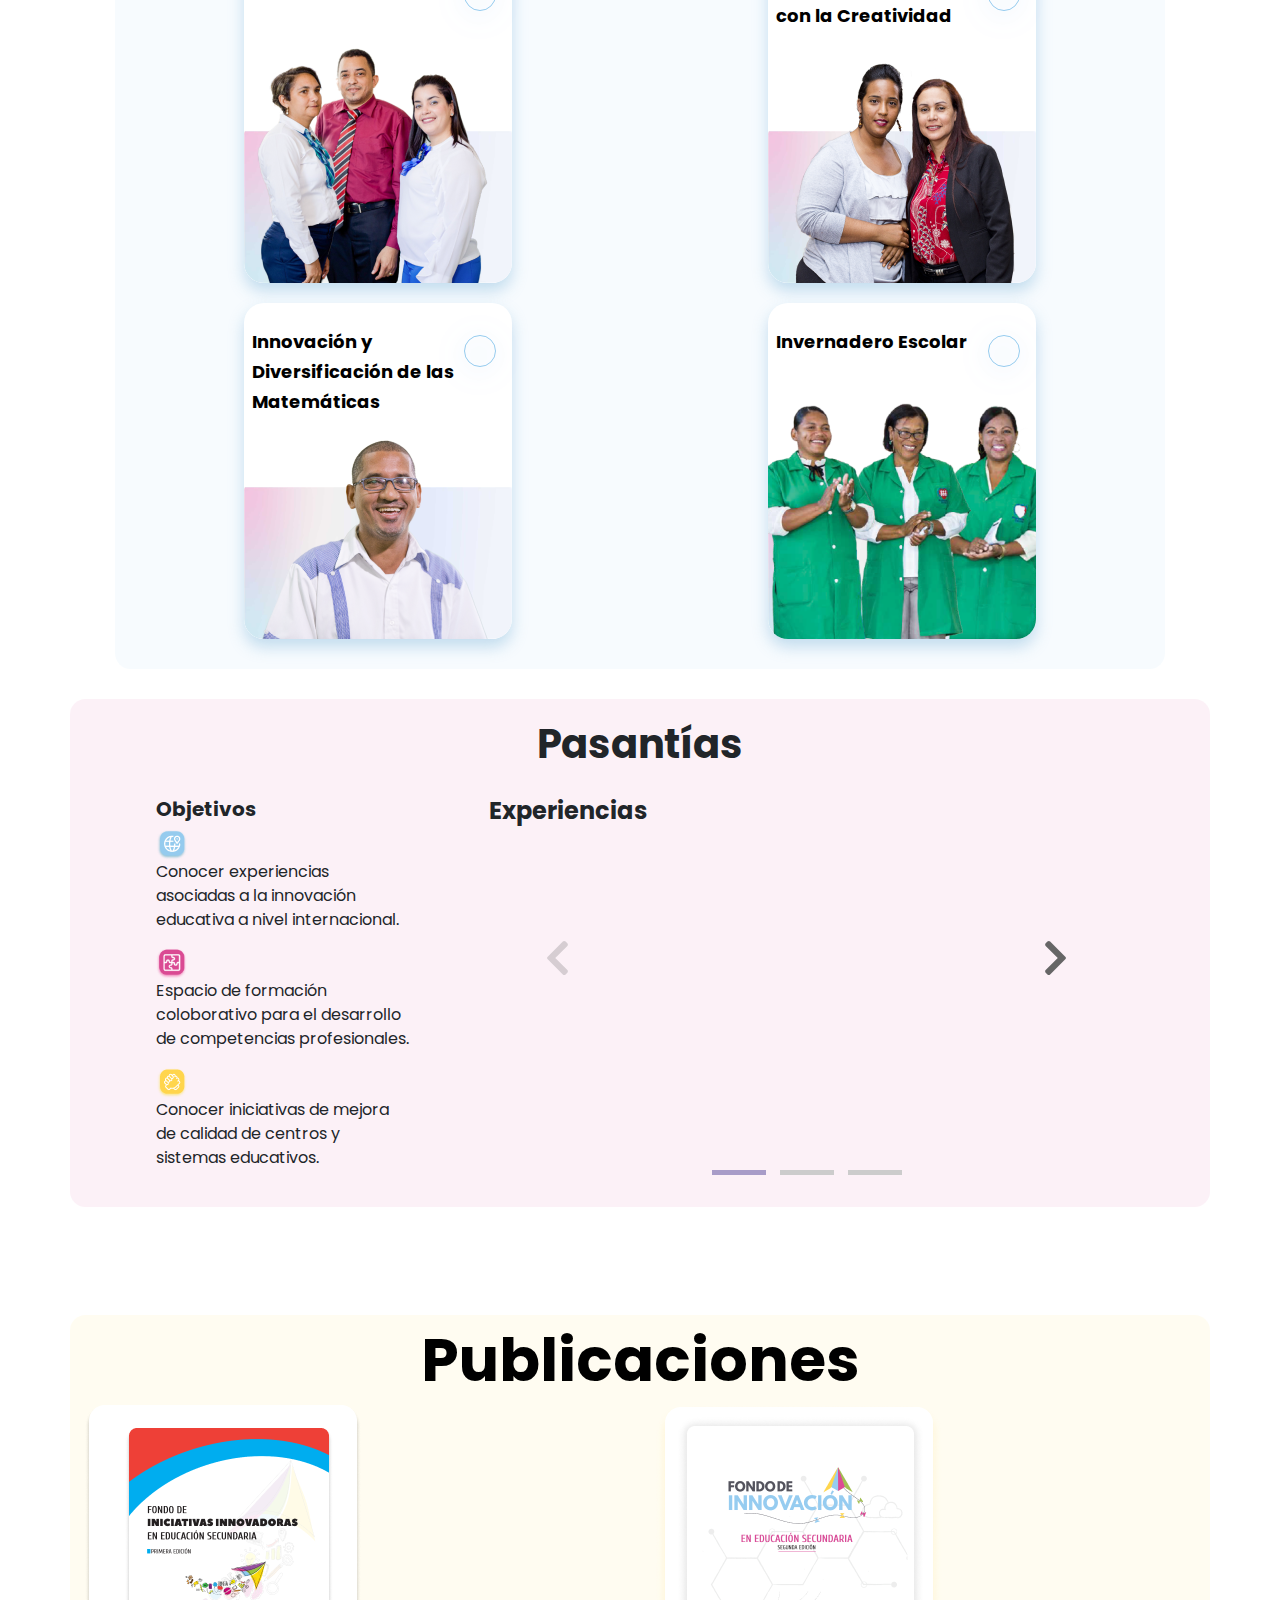
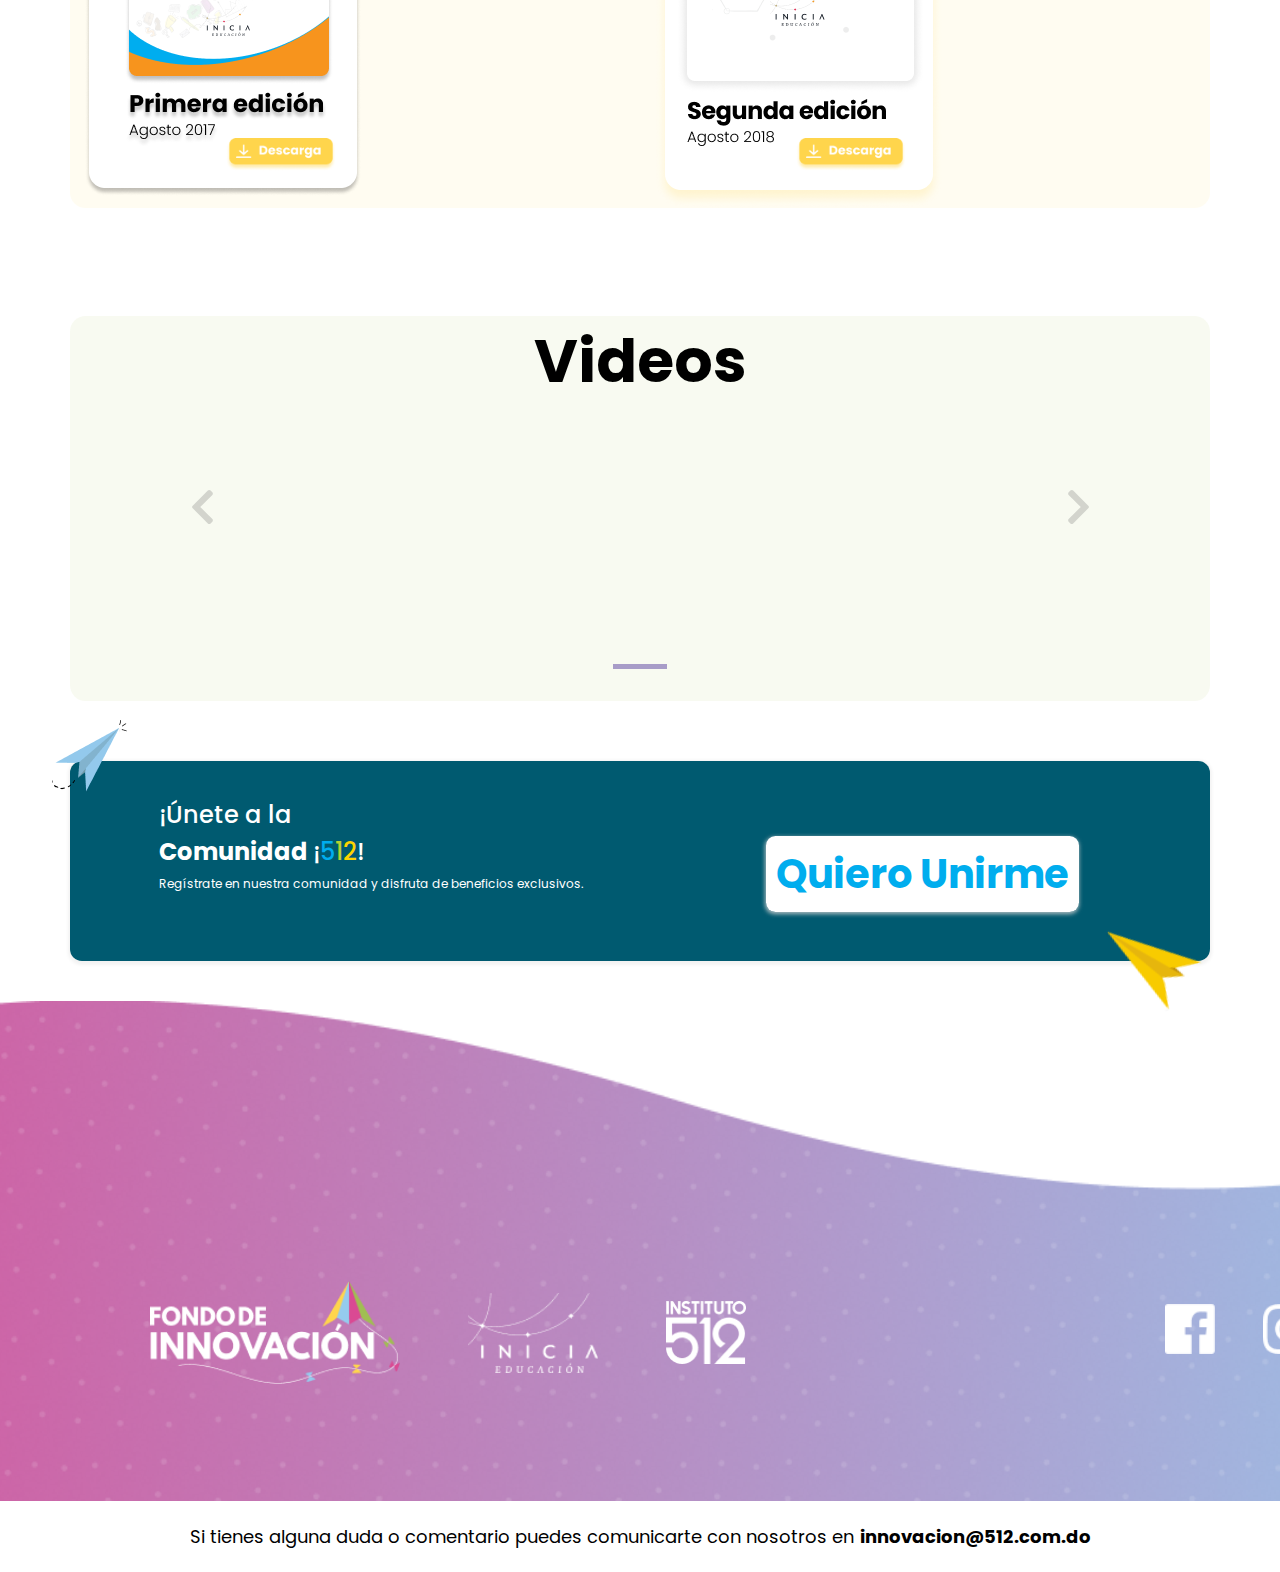
==== commit a8478114: "nuevos cambios realizados" ====
--- a/index.html
+++ b/index.html
@@ -49,7 +49,7 @@
           <a class="nav-link" href="#Pasantias">Pasantías</a>
         </li>
         <li class="nav-item">
-          <a class="nav-link active" target="_blank" href="https://es.surveymonkey.com/r/FINN-IV21-22">¡Quiero
+          <a class="nav-link active" target="_blank" href="https://es.surveymonkey.com/r/ZVBSNBX">¡Quiero
             aplicar!</a>
         </li>
       </ul>
@@ -139,14 +139,14 @@
           <div class="row">
             <div class="col-7 sub-container-conv">
               <h4 class="info">
-                Convocatoria 5ta Edición abierta hasta el
-                <strong>15 de marzo 2022.</strong>
+                Convocatoria 6ta Edición abierta hasta el
+                <strong>17 de marzo 2023.</strong>
               </h4>
-              <a class="btn-aplicar" href="https://es.surveymonkey.com/r/FINN-IV21-22">¡Quiero
+              <a class="btn-aplicar" href="https://es.surveymonkey.com/r/ZVBSNBX">¡Quiero
                 aplicar!</a>
             </div>
             <div class="col-5 align-self-center">
-              <a class="btn-aplicar-2" href="https://es.surveymonkey.com/r/FINN-IV21-22">¡Quiero
+              <a class="btn-aplicar-2" href="https://es.surveymonkey.com/r/ZVBSNBX">¡Quiero
                 aplicar!</a>
             </div>
           </div>
@@ -232,7 +232,7 @@
         <div class="col-12 sub-container-aportar-sec">
           <div class="text-center">
             <h2 class="texto-ser-parte"><strong>¿Quieres aportar a la educación dominicana?</strong> </h2>
-            <a class="btn-ser-parte" href="https://es.surveymonkey.com/r/FINN-IV21-22">¡Quiero ser parte!</a>
+            <a class="btn-ser-parte" href="https://es.surveymonkey.com/r/ZVBSNBX">¡Quiero ser parte!</a>
           </div>
           <div class="center-video text-center" style="overflow: hidden;">
             <!-- <iframe class="ganadores-iframe-mobile"
@@ -247,12 +247,12 @@
               </a>
             </div>
             <div class="col-lg-4 col-md-12">
-              <a href="./files/requisitos_participacion_2021_5_edicion.pdf" target="_blank">
+              <a href="./files/Bases_Fondo de innovacion_2021_web.pdf" target="_blank">
                 <img src="./img/form-req.png" alt="" srcset="">
               </a>
             </div>
             <div class="col-lg-4 col-md-12">
-              <a href="https://es.surveymonkey.com/r/FINN-IV21-22" target="_blank">
+              <a href="https://es.surveymonkey.com/r/ZVBSNBX" target="_blank">
                 <img src="./img/form-button.png" alt="" srcset="">
               </a>
             </div>
@@ -455,7 +455,7 @@
 
   <!-- seccion timelime start -->
   <section class="text-center section-padding timelime-sec-desktop">
-    <img style="width: 95%;" src="./img/Group 76.png" alt="" srcset="">
+    <img style="width: 95%;" src="./img/pipeline.svg" alt="" srcset="">
   </section>
   <!-- \ -->
 
@@ -470,12 +470,12 @@
 
         </div>
         <div class="col-10">
-          <h5 class="titulo-timelime">1ero de diciembre 2021 a 15 de marzo 2022</h5>
+          <h5 class="titulo-timelime">06 de diciembre 2022 al 17 de marzo 2023</h5>
           <p>Atención a solicitudes de información y dudas</p>
           <p>Formalización y presentación de proyectos</p>
           <p>Evaluación y selección de proyectos ganadores</p>
 
-          <h5 class="titulo-timelime">30 de abril 2022</h5>
+          <h5 class="titulo-timelime">29 de abril 2023</h5>
           <p>Anuncio de proyectos ganadores.</p>
         </div>
       </div>
@@ -530,10 +530,10 @@
                 <img id='ganadores-modal-img' src="./img/ganadores-1-1.png" alt="">
                 <div id='video-container' class="modal-body-ganadores">
                   <div class="home-btn" style="cursor: pointer;">
-                    <!-- <iframe id="ganadores-modal-video"
+                    <iframe id="ganadores-modal-video"
                       src="https://drive.google.com/file/d/1hxDo8N8pbn9La4Zd2Tb0psAQjnoNcqxp/preview" width="98%"
                       height="100%" allow="autoplay" webkitallowfullscreen mozallowfullscreen allowfullscreen>
-                    </iframe> -->
+                    </iframe>
                   </div>
                 </div>
                 <p id='ganadores-modal-p' class="ganadores-body-p">
@@ -596,21 +596,18 @@
               <div class="gradient-border">
                 <div class="glider" id="glider-single">
                   <div>
-                    <!-- <iframe width="560" height="315"
-                      src="https://drive.google.com/file/d/15uFGzwMiM53jlGkMKvkbufbO91ZxyTjo/preview"
-                      title="YouTube video player" frameborder="0"
-                      allow="accelerometer; autoplay; clipboard-write; encrypted-media; gyroscope; picture-in-picture"
-                      allowfullscreen>
-                    </iframe> -->
+                    <iframe width="560" height="315" src="https://www.youtube.com/embed/592bJnb0-bU" title="YouTube video player" 
+                            frameborder="0" allow="accelerometer; autoplay; clipboard-write; encrypted-media; gyroscope; picture-in-picture" 
+                            allowfullscreen></iframe>
                   </div>
                   <div>
-                    <iframe width="560" height="315" src="https://www.youtube.com/embed/tRJ3cYMHaL8"
+                    <iframe width="560" height="315" src="https://www.youtube.com/watch?v=tRJ3cYMHaL8"
                       title="YouTube video player" frameborder="0"
                       allow="accelerometer; autoplay; clipboard-write; encrypted-media; gyroscope; picture-in-picture"
                       allowfullscreen></iframe>
                   </div>
                   <div>
-                    <iframe width="560" height="315" src="https://www.youtube.com/embed/C-U9hqyQiI0"
+                    <iframe width="560" height="315" src="https://www.youtube.com/watch?v=C-U9hqyQiI0"
                       title="YouTube video player" frameborder="0"
                       allow="accelerometer; autoplay; clipboard-write; encrypted-media; gyroscope; picture-in-picture"
                       allowfullscreen></iframe>
@@ -848,7 +845,7 @@
           </a>
         </p>
         <p>
-          <a href="https://es.surveymonkey.com/r/FINN-IV21-22" target="_blank">
+          <a href="https://es.surveymonkey.com/r/ZVBSNBX" target="_blank">
             Formulario</a>
         </p>
         <p>
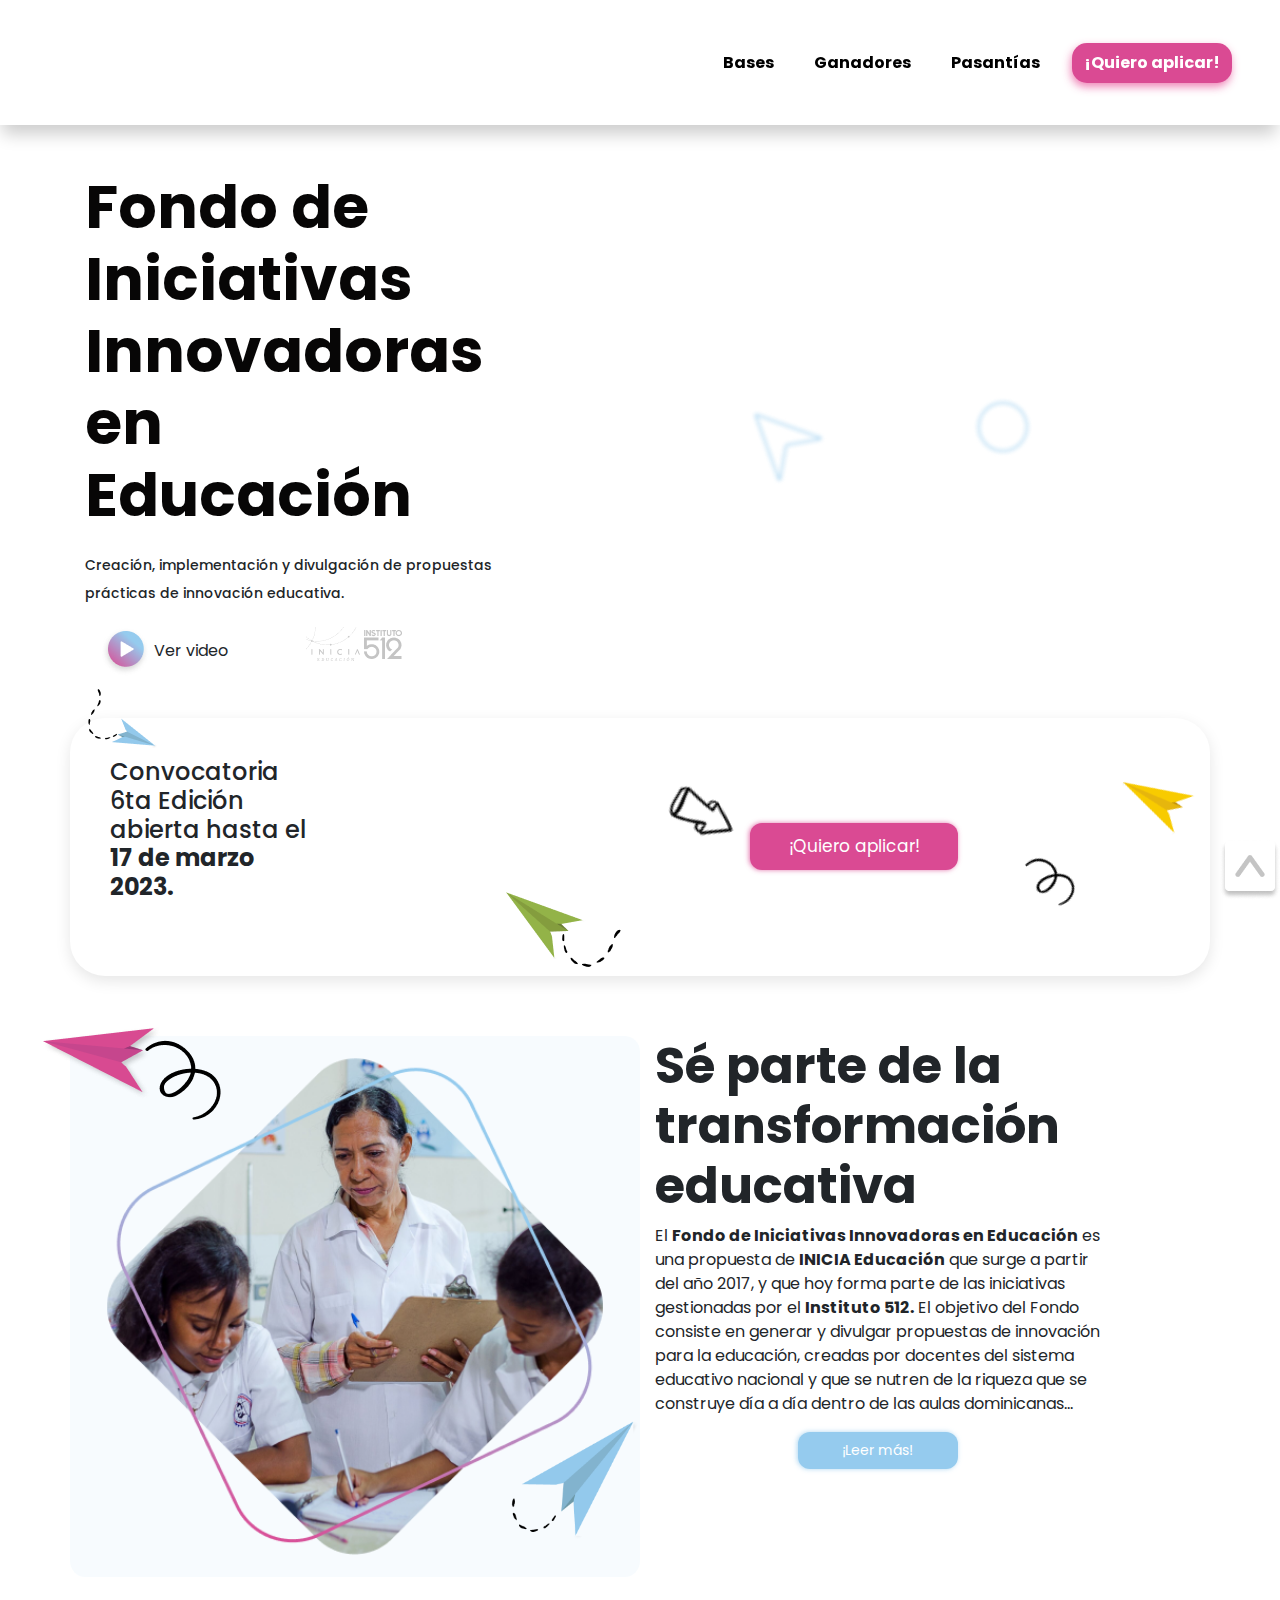
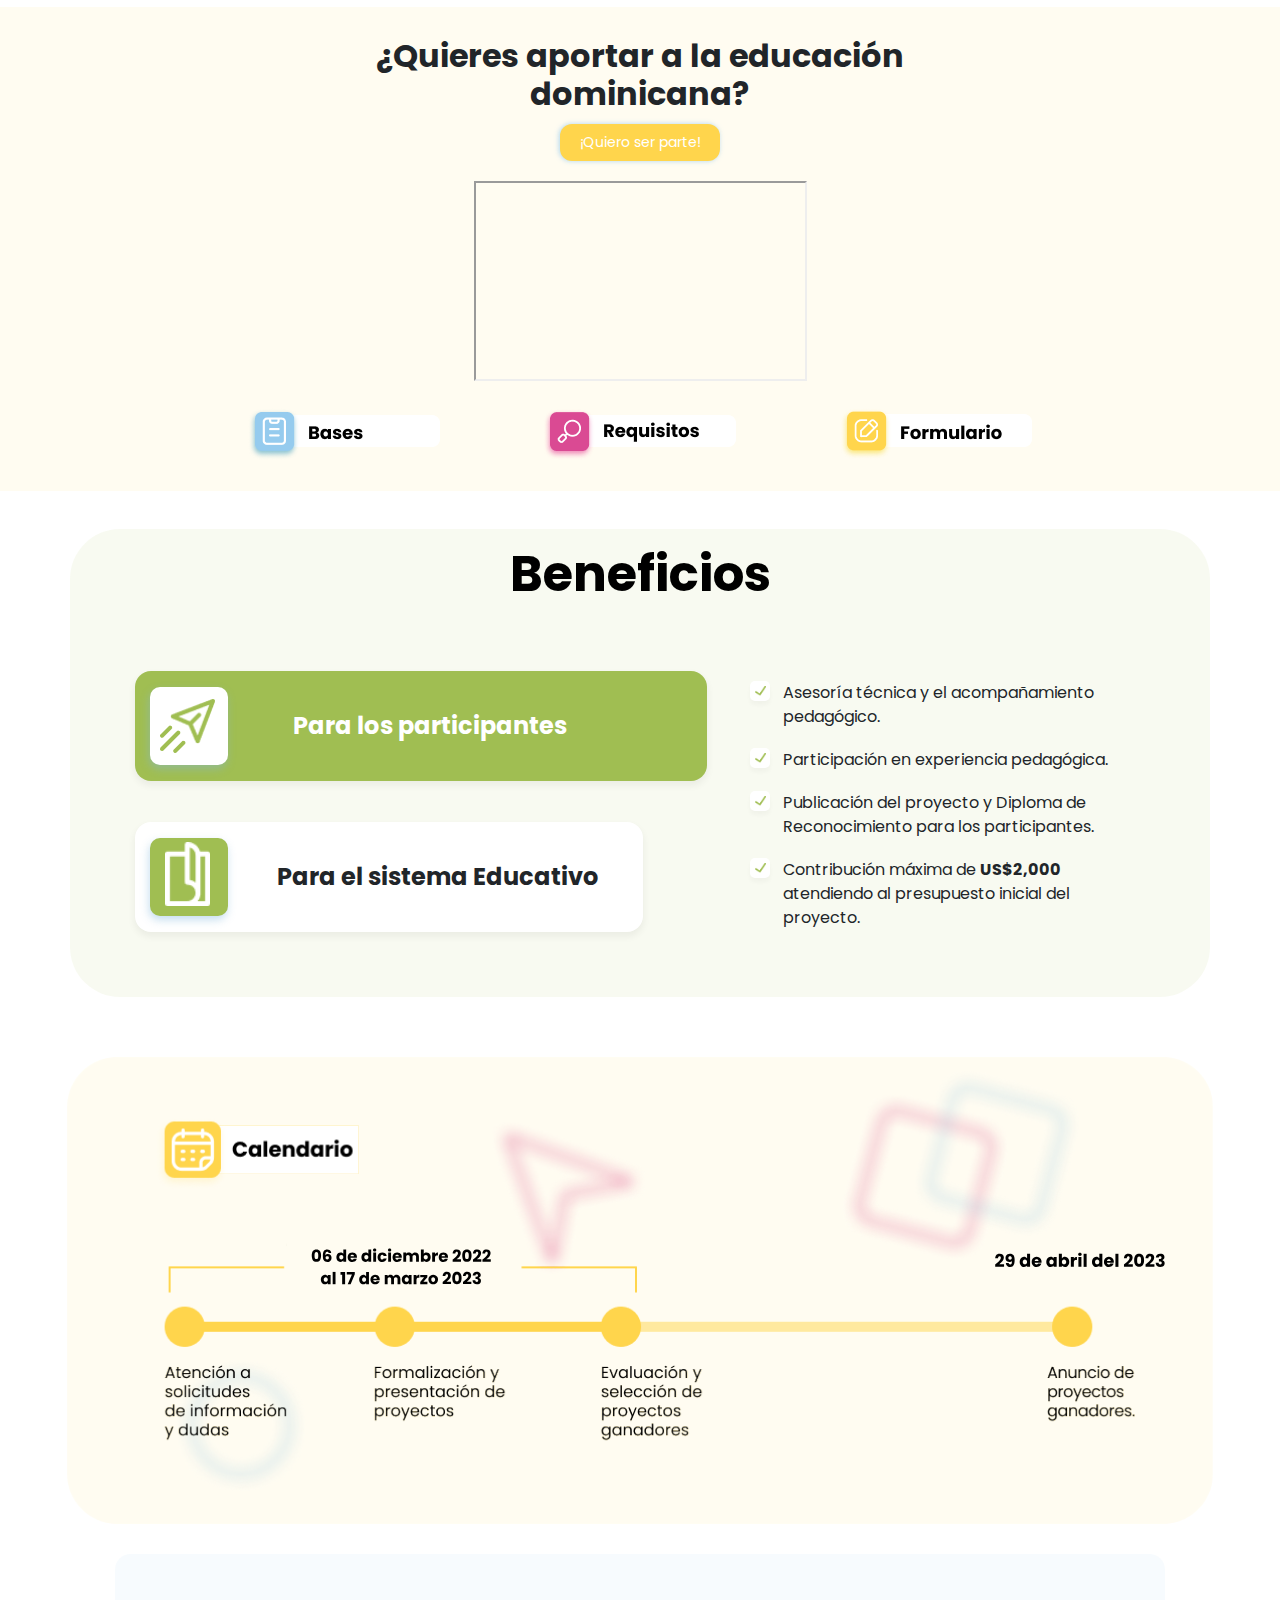
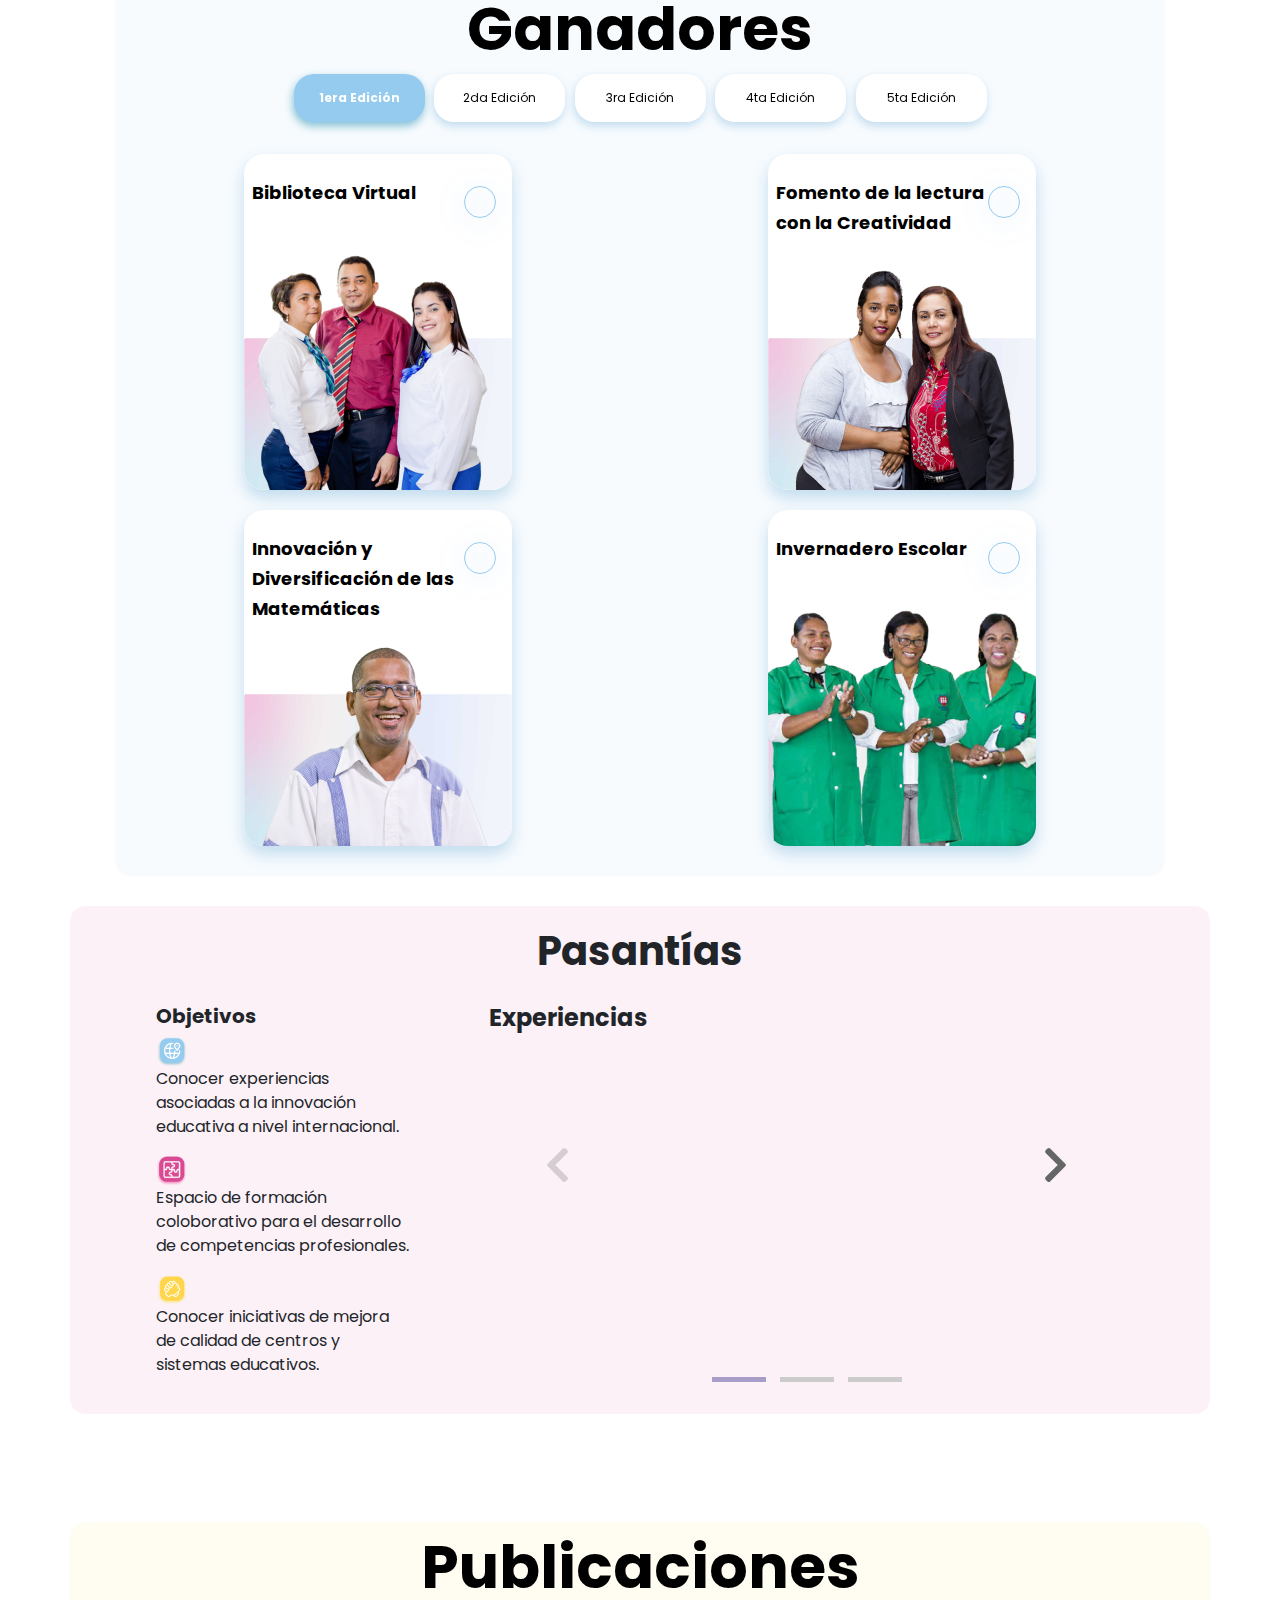
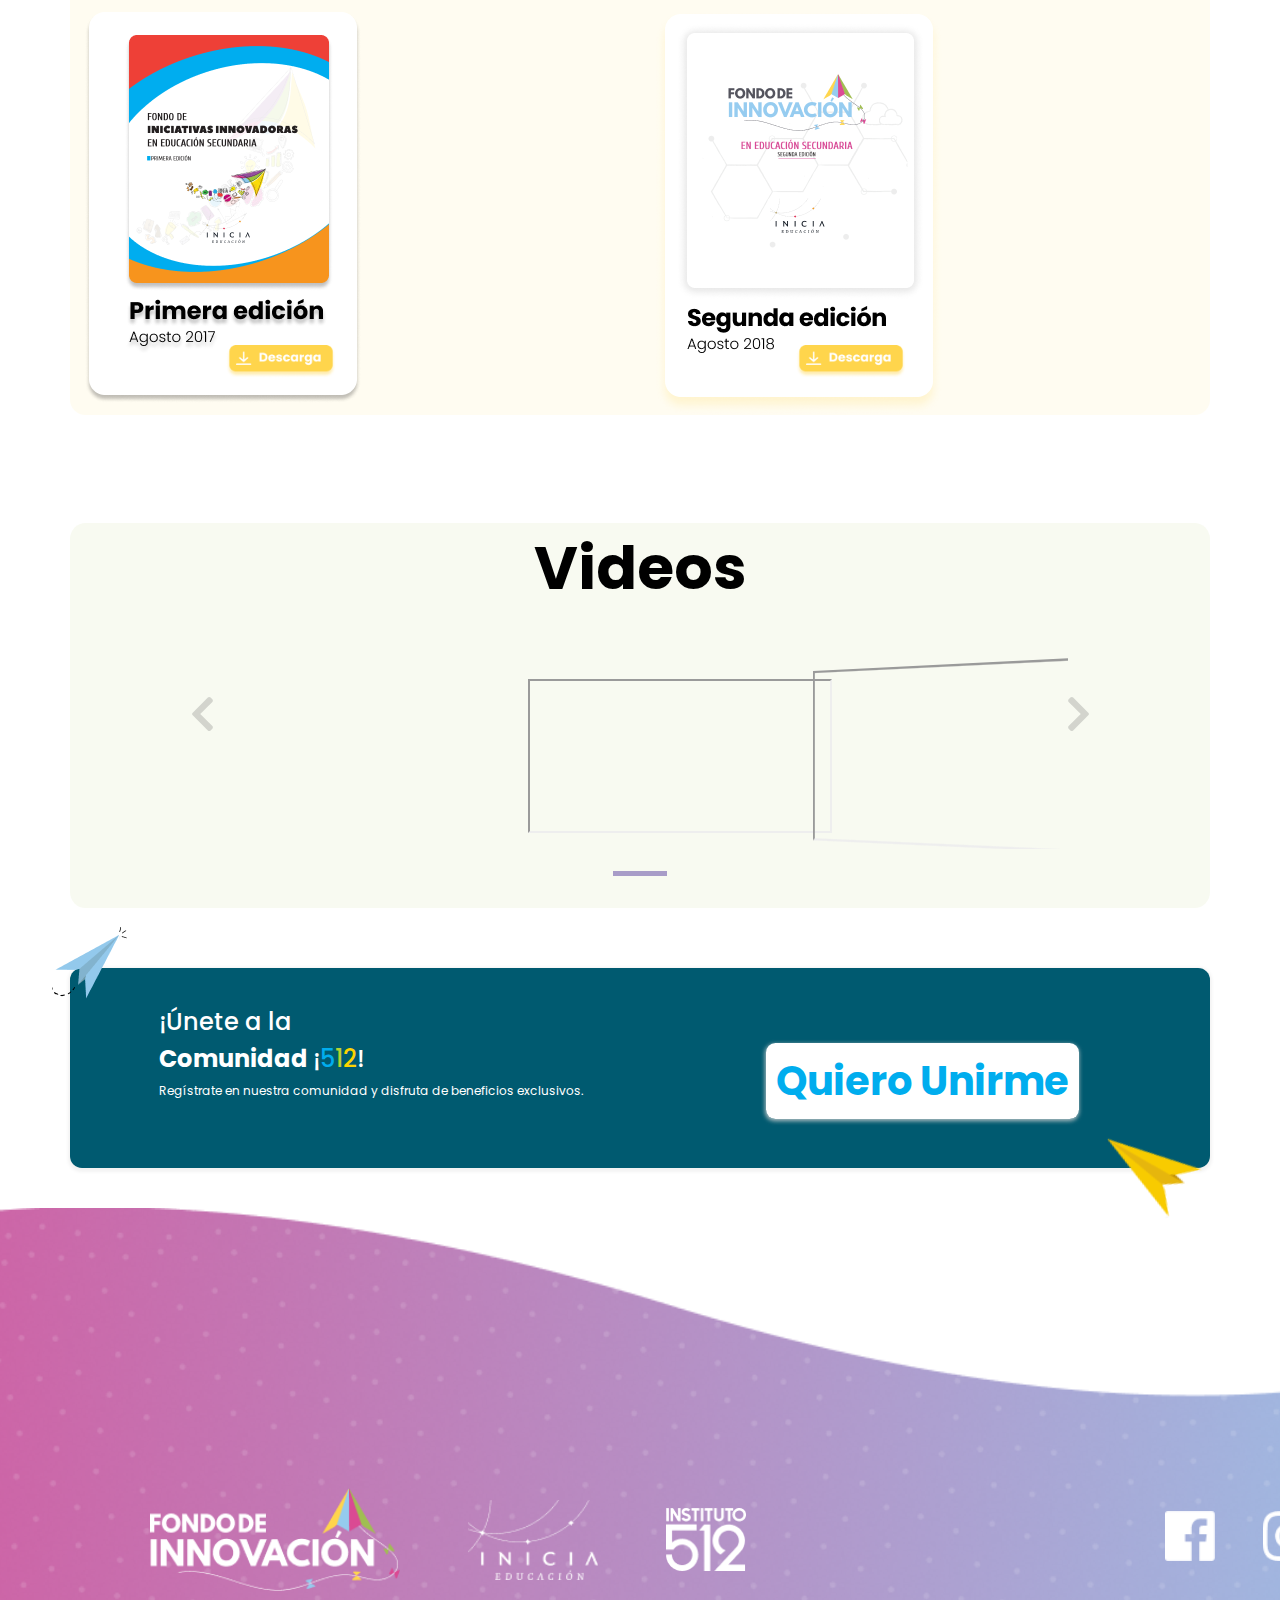
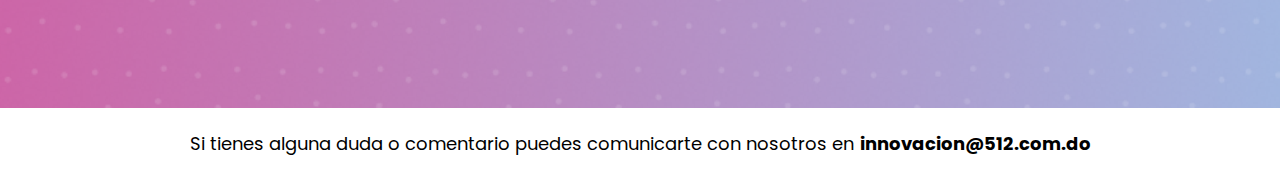
==== commit 3f05ffa5: "descomente videos drive" ====
--- a/index.html
+++ b/index.html
@@ -119,8 +119,8 @@
   <div class="video-popup text-center">
     <div class="video-popup-inner" style='position:relative;margin:-5rem auto 2rem auto'>
       <i class="fas fa-times video-popup-close"></i>
-      <!-- <iframe src="https://drive.google.com/file/d/1Svr5GJzIgJ33nngGeKhMjYL89JVAUxO-/preview" width="98%" height="500px"
-        allow="autoplay" webkitallowfullscreen mozallowfullscreen allowfullscreen></iframe> -->
+      <iframe src="https://drive.google.com/file/d/1Svr5GJzIgJ33nngGeKhMjYL89JVAUxO-/preview" width="98%" height="500px"
+        allow="autoplay" webkitallowfullscreen mozallowfullscreen allowfullscreen></iframe>
     </div>
   </div>
   </div>
@@ -235,10 +235,10 @@
             <a class="btn-ser-parte" href="https://es.surveymonkey.com/r/ZVBSNBX">¡Quiero ser parte!</a>
           </div>
           <div class="center-video text-center" style="overflow: hidden;">
-            <!-- <iframe class="ganadores-iframe-mobile"
+            <iframe class="ganadores-iframe-mobile"
               src="https://drive.google.com/file/d/1AjE_BwG2KWK6cy57YFB-87mjqK3y4YBE/preview" width="30%" height="200px"
               allow="autoplay" webkitallowfullscreen mozallowfullscreen allowfullscreen>
-            </iframe> -->
+            </iframe>
           </div>
           <div class="row text-center">
             <div class="col-lg-4 col-md-12">
@@ -721,18 +721,18 @@
             </div>
             <div>
               <div class="gradient-border-bottom">
-                <!-- <iframe class="embed-responsive-item"
+                <iframe class="embed-responsive-item"
                   src="https://drive.google.com/file/d/1qAfJSHISzb7aJAEwQHmOxijI8yh8W6f-/preview" webkitallowfullscreen
                   mozallowfullscreen allowfullscreen>
-                </iframe> -->
+                </iframe>
               </div>
             </div>
             <div>
               <div class="gradient-border-bottom">
-                <!-- <iframe class="embed-responsive-item"
+                <iframe class="embed-responsive-item"
                   src="https://drive.google.com/file/d/1_eFzb7XGuemDtXKHpsQBC9yn3inM7hN9/preview" webkitallowfullscreen
                   mozallowfullscreen allowfullscreen>
-                </iframe> -->
+                </iframe>
               </div>
             </div>
           </div>
